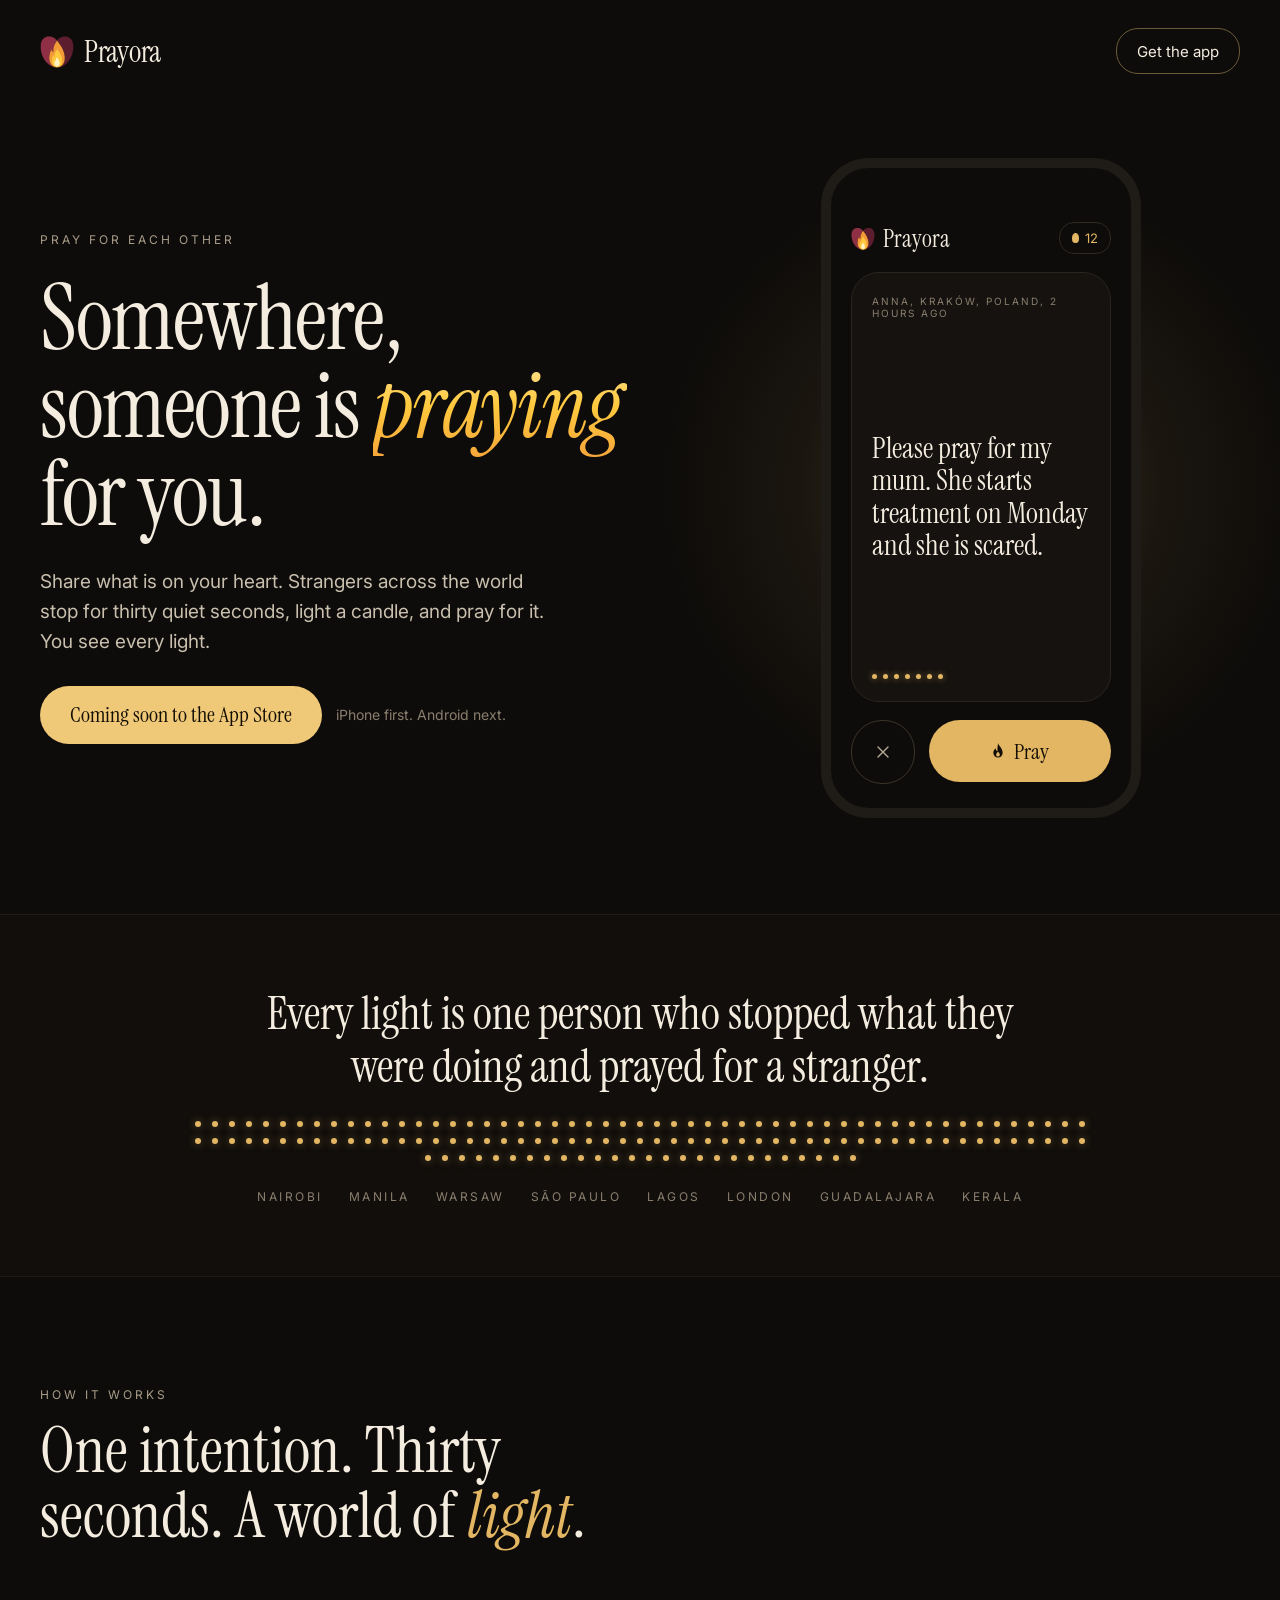
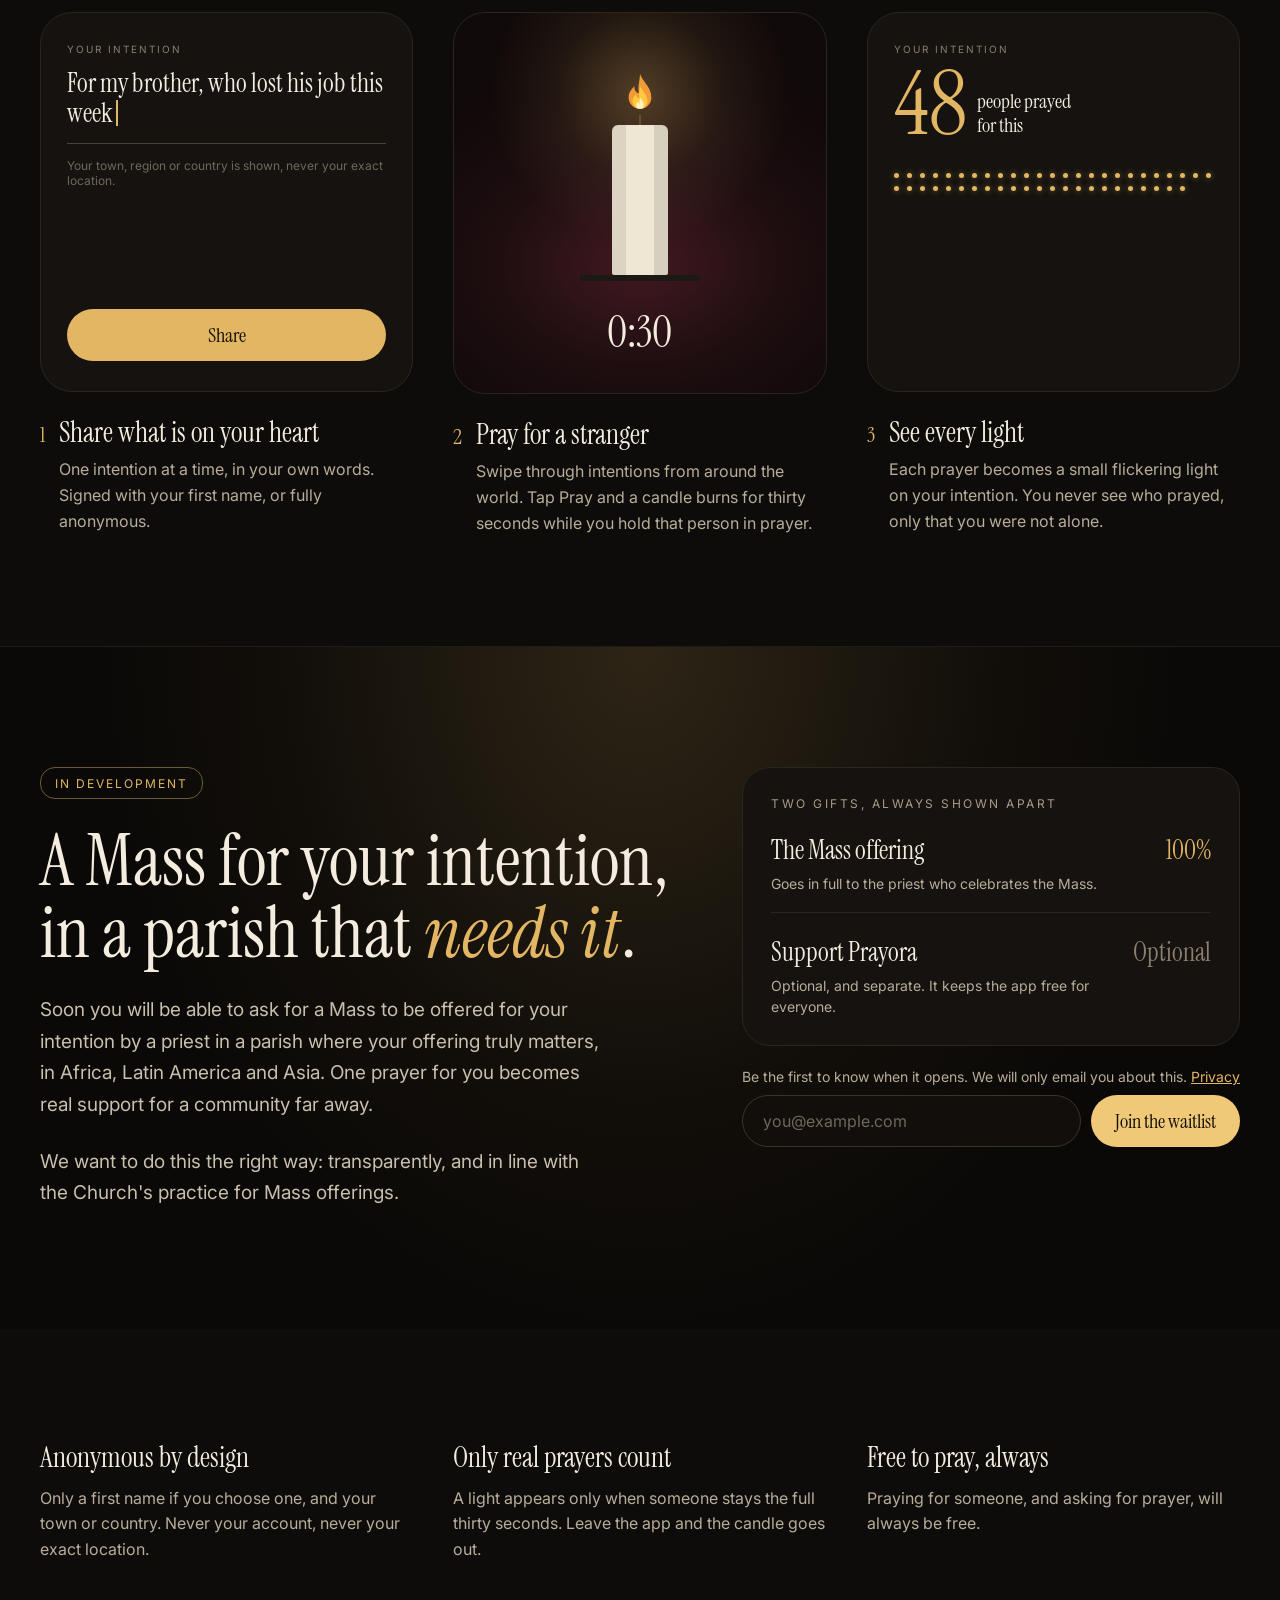
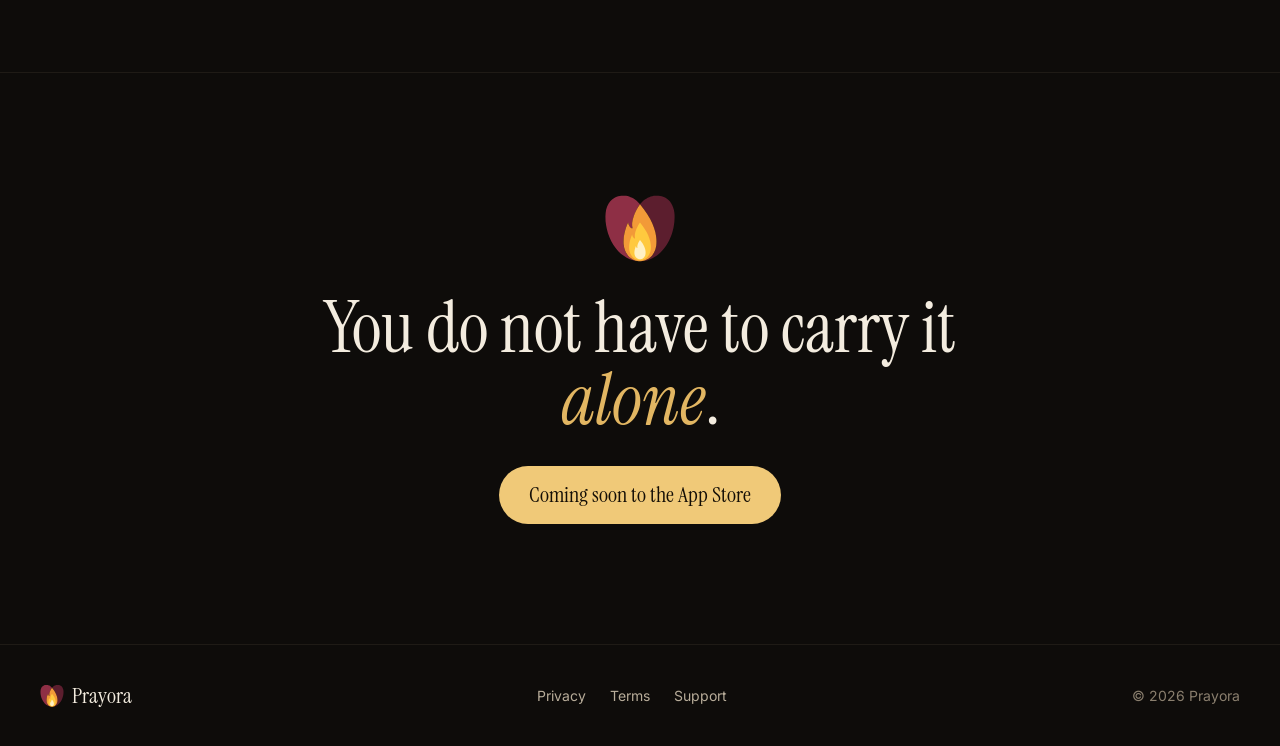
==== index.html @ ee8eda8e "Candle matches the app: wide wax candle, wick, plate, burgundy votive glow, three-layer flame Co-Aut" ====
<!doctype html>
<html lang="en">
<head>
<meta charset="utf-8">
<meta name="viewport" content="width=device-width, initial-scale=1">
<title>Prayora: pray for each other</title>
<meta name="description" content="Share what is on your heart. Strangers across the world stop for thirty quiet seconds, light a candle, and pray for it.">
<meta property="og:title" content="Prayora: pray for each other">
<meta property="og:description" content="Somewhere, someone is praying for you.">
<meta property="og:image" content="https://jakub-ucinski.github.io/prayora-site/og.png">
<meta name="theme-color" content="#0E0C0A">
<link rel="icon" href="favicon.png">
<link rel="apple-touch-icon" href="apple-touch-icon.png">

<link rel="preconnect" href="https://fonts.googleapis.com">
<link href="https://fonts.googleapis.com/css2?family=Instrument+Serif:ital@0;1&amp;family=Inter:wght@400;500;600&amp;display=swap" rel="stylesheet">
<style>
body{margin:0;background:#0E0C0A}
a{color:#E2B662}a:hover{color:#F0C978}
@keyframes flicker{0%{opacity:.55;transform:scale(.9)}18%{opacity:.95;transform:scale(1.04)}31%{opacity:.7;transform:scale(.95)}47%{opacity:1;transform:scale(1.06)}63%{opacity:.6;transform:scale(.92)}79%{opacity:.9;transform:scale(1)}100%{opacity:.55;transform:scale(.9)}}
.lt{animation:flicker 3.1s ease-in-out infinite}
@keyframes flame{0%,100%{transform:scaleY(1) translateY(0)}50%{transform:scaleY(1.06) translateY(-1px)}}
.fl{animation:flame 2.4s ease-in-out infinite;transform-origin:50% 100%}
input::placeholder{color:#6F675A}
@media (max-width:700px){.step .txt{order:-1}}
</style>

</head>
<body>
<div style="min-height: 100vh; background: #0E0C0A; color: #F3ECDF; font-family: Inter, system-ui, sans-serif; overflow: hidden">

<header style="max-width: 1200px; margin: 0 auto; padding: 28px 24px; display: flex; align-items: center; justify-content: space-between; gap: 16px; flex-wrap: nowrap">
<a href="#top" style="display: flex; align-items: center; gap: 10px; text-decoration: none; color: #F3ECDF">
<svg width="34" height="33" viewBox="-48 -51 96 92" aria-hidden="true"><path d="M-15.8,-11.8L-15.5,-10.1L-15.0,-8.6L-14.5,-7.3L-13.7,-6.2L-12.9,-5.3L-12.0,-4.5L-11.0,-4.1L-10.0,-4.0L-10.5,-7.2L-10.5,-10.9L-9.9,-14.8L-8.8,-18.8L-7.3,-23.1L-5.1,-27.7L-2.7,-32.0L0.0,-36.0L-5.2,-29.3L-9.4,-23.3L-12.9,-17.5L-15.8,-11.8ZM0.3,40.0L1.9,39.9L3.9,39.8L7.2,39.3L10.4,38.5L13.5,37.4L16.5,36.0L19.3,34.4L22.1,32.6L25.1,30.2L27.6,27.9L30.3,25.0L32.8,21.9L35.2,18.6L37.0,15.5L39.0,11.9L40.7,8.1L42.2,4.2L43.4,0.2L44.5,-3.9L45.2,-8.1L45.8,-12.3L46.1,-17.6L46.1,-21.2L45.8,-24.9L45.2,-28.4L44.3,-31.5L43.1,-34.5L41.7,-37.1L40.0,-39.6L38.0,-41.7L35.9,-43.4L33.4,-45.0L30.8,-46.1L28.9,-46.7L26.8,-47.1L24.7,-47.4L22.6,-47.5L20.5,-47.5L18.4,-47.2L16.3,-46.8L14.3,-46.2L12.3,-45.5L10.3,-44.6L8.4,-43.5L6.5,-42.2L4.7,-40.9L3.0,-39.3L0.0,-36.0L5.4,-29.0L9.8,-22.6L13.6,-16.3L16.5,-10.4L18.8,-4.4L20.6,1.6L21.6,7.5L21.9,10.7L22.0,13.6L21.9,16.4L21.7,18.9L21.2,21.4L20.6,23.9L19.8,26.1L18.7,28.3L17.5,30.3L16.2,32.2L14.6,33.9L13.0,35.4L11.2,36.7L9.1,37.9L7.1,38.7L5.1,39.4L2.7,39.8L0.3,40.0Z" fill="#5C1E2E"></path><path d="M0.0,-36.0L-3.2,-39.5L-4.9,-41.0L-6.7,-42.4L-8.6,-43.6L-10.5,-44.7L-12.5,-45.5L-14.5,-46.3L-16.5,-46.9L-18.6,-47.3L-20.7,-47.5L-22.8,-47.5L-24.9,-47.4L-27.0,-47.1L-29.1,-46.6L-31.0,-46.0L-32.6,-45.3L-34.3,-44.4L-37.2,-42.4L-38.6,-41.1L-39.9,-39.7L-42.0,-36.6L-43.8,-33.0L-45.1,-28.9L-45.8,-24.4L-46.1,-19.6L-45.9,-13.4L-45.2,-8.1L-44.2,-2.9L-42.7,2.7L-40.7,8.1L-38.3,13.3L-35.4,18.2L-32.5,22.3L-29.0,26.5L-25.5,29.9L-21.7,32.8L-17.7,35.4L-13.5,37.4L-9.0,38.8L-4.8,39.7L-2.4,39.9L-1.5,40.0L-1.0,40.0L-0.5,40.0L-0.3,40.0L-2.5,39.9L-4.6,39.5L-6.7,38.9L-8.9,38.0L-10.9,36.9L-12.7,35.7L-14.3,34.2L-15.9,32.6L-17.3,30.7L-18.5,28.7L-19.6,26.5L-20.4,24.4L-21.1,21.9L-21.6,19.5L-21.9,16.7L-22.0,14.0L-21.9,11.1L-21.6,7.9L-20.6,2.0L-19.0,-4.0L-16.7,-10.0L-15.8,-11.8L-15.5,-10.1L-15.0,-8.6L-14.5,-7.3L-13.7,-6.2L-12.9,-5.3L-12.0,-4.5L-11.0,-4.1L-10.0,-4.0L-10.5,-7.2L-10.5,-10.5L-10.0,-14.4L-9.0,-18.3L-7.4,-22.7L-5.5,-26.9L-3.0,-31.6L0.0,-36.0ZM-0.2,-35.8L-0.2,-35.8L0.0,-36.0L-0.2,-35.8ZM-0.2,-35.7L-0.3,-35.6L-0.3,-35.6L-0.2,-35.7ZM-0.4,-35.5L-0.5,-35.4L-0.5,-35.4L-0.4,-35.5ZM-0.6,-35.3L-0.7,-35.2L-0.6,-35.2L-0.6,-35.3ZM-0.7,-35.1L-0.8,-34.9L-0.8,-35.0L-0.7,-35.1ZM-0.9,-34.9L-1.0,-34.7L-0.9,-34.8L-0.9,-34.9ZM-1.1,-34.6L-1.3,-34.4L-1.1,-34.6L-1.1,-34.6ZM-1.3,-34.4L-1.4,-34.2L-1.4,-34.2L-1.3,-34.4ZM-1.5,-34.1L-1.6,-34.0L-1.6,-34.0L-1.5,-34.1ZM-1.7,-33.9L-1.8,-33.8L-1.7,-33.8L-1.7,-33.9ZM-1.9,-33.7L-2.0,-33.5L-1.9,-33.6L-1.9,-33.7ZM-2.0,-33.4L-2.2,-33.3L-2.1,-33.4L-2.0,-33.4ZM-2.2,-33.2L-2.4,-33.0L-2.2,-33.2L-2.2,-33.2ZM-2.4,-33.0L-2.6,-32.7L-2.4,-33.0L-2.4,-33.0ZM-2.6,-32.7L-2.8,-32.5L-2.7,-32.5L-2.6,-32.7ZM-2.8,-32.4L-3.0,-32.3L-2.9,-32.3L-2.8,-32.4ZM-3.0,-32.2L-3.1,-32.0L-3.1,-32.1L-3.0,-32.2ZM-3.2,-31.9L-3.3,-31.8L-3.3,-31.9L-3.2,-31.9ZM-3.4,-31.7L-3.5,-31.5L-3.4,-31.6L-3.4,-31.7ZM-3.6,-31.4L-3.7,-31.2L-3.6,-31.4L-3.6,-31.4ZM-3.8,-31.2L-4.0,-30.9L-4.0,-30.9L-3.8,-31.2ZM-4.0,-30.9L-4.2,-30.7L-4.1,-30.7L-4.0,-30.9ZM-4.2,-30.6L-4.4,-30.4L-4.3,-30.5L-4.2,-30.6ZM-4.4,-30.3L-4.6,-30.2L-4.5,-30.2L-4.4,-30.3ZM-4.6,-30.1L-4.7,-29.9L-4.7,-30.0L-4.6,-30.1ZM-4.8,-29.8L-5.0,-29.6L-4.9,-29.8L-4.8,-29.8ZM-5.0,-29.5L-5.2,-29.3L-5.0,-29.5L-5.0,-29.5ZM-5.2,-29.3L-5.4,-29.0L-5.4,-29.0L-5.2,-29.3ZM-5.5,-28.9L-5.6,-28.7L-5.6,-28.8L-5.5,-28.9ZM-5.7,-28.6L-5.8,-28.5L-5.8,-28.5L-5.7,-28.6ZM-5.9,-28.4L-6.0,-28.2L-5.9,-28.3L-5.9,-28.4ZM-6.1,-28.1L-6.2,-27.9L-6.1,-28.0L-6.1,-28.1ZM-6.3,-27.8L-6.4,-27.6L-6.3,-27.8L-6.3,-27.8ZM-6.5,-27.5L-6.7,-27.3L-6.5,-27.5L-6.5,-27.5ZM-6.7,-27.2L-6.9,-27.0L-6.9,-27.0L-6.7,-27.2ZM-6.9,-26.9L-7.1,-26.7L-7.0,-26.7L-6.9,-26.9ZM-7.1,-26.6L-7.3,-26.4L-7.2,-26.5L-7.1,-26.6ZM-7.4,-26.3L-7.5,-26.1L-7.4,-26.2L-7.4,-26.3ZM-7.6,-26.0L-7.7,-25.8L-7.6,-25.9L-7.6,-26.0ZM-7.8,-25.7L-7.9,-25.5L-7.8,-25.7L-7.8,-25.7ZM-8.0,-25.4L-8.2,-25.1L-8.0,-25.4L-8.0,-25.4ZM-8.2,-25.1L-8.4,-24.8L-8.3,-24.9L-8.2,-25.1ZM-8.4,-24.7L-8.6,-24.5L-8.5,-24.6L-8.4,-24.7ZM-8.6,-24.4L-8.8,-24.2L-8.7,-24.3L-8.6,-24.4ZM-8.8,-24.1L-9.0,-23.9L-8.9,-24.0L-8.8,-24.1ZM-9.0,-23.8L-9.2,-23.6L-9.1,-23.8L-9.0,-23.8ZM-9.2,-23.5L-9.4,-23.3L-9.3,-23.5L-9.2,-23.5ZM-9.4,-23.2L-9.6,-22.9L-9.4,-23.2L-9.4,-23.2ZM-9.7,-22.8L-9.8,-22.6L-9.8,-22.6L-9.7,-22.8ZM-9.9,-22.5L-10.0,-22.3L-10.0,-22.3L-9.9,-22.5ZM-10.1,-22.2L-10.2,-22.0L-10.2,-22.1L-10.1,-22.2ZM-10.3,-21.8L-10.4,-21.7L-10.4,-21.8L-10.3,-21.8ZM-10.5,-21.5L-10.6,-21.3L-10.5,-21.5L-10.5,-21.5ZM-10.7,-21.2L-10.9,-21.0L-10.7,-21.2L-10.7,-21.2ZM-10.9,-20.9L-11.1,-20.6L-11.1,-20.6L-10.9,-20.9ZM-11.2,-20.5L-11.3,-20.3L-11.3,-20.3L-11.2,-20.5ZM-11.4,-20.1L-11.5,-19.9L-11.5,-20.0L-11.4,-20.1ZM-11.6,-19.8L-11.7,-19.6L-11.6,-19.7L-11.6,-19.8ZM-11.8,-19.5L-11.9,-19.3L-11.8,-19.4L-11.8,-19.5ZM-12.0,-19.1L-12.1,-18.9L-12.0,-19.1L-12.0,-19.1ZM-12.2,-18.8L-12.3,-18.5L-12.2,-18.8L-12.2,-18.8ZM-12.3,-18.5L-12.5,-18.2L-12.5,-18.2L-12.3,-18.5ZM-12.6,-18.0L-12.7,-17.8L-12.7,-17.9L-12.6,-18.0ZM-12.8,-17.7L-12.9,-17.5L-12.9,-17.6L-12.8,-17.7ZM-13.0,-17.3L-13.1,-17.1L-13.1,-17.2L-13.0,-17.3ZM-13.2,-17.0L-13.3,-16.8L-13.2,-16.9L-13.2,-17.0ZM-13.4,-16.7L-13.5,-16.4L-13.4,-16.6L-13.4,-16.7ZM-13.6,-16.3L-13.7,-16.0L-13.6,-16.3L-13.6,-16.3ZM-13.8,-16.0L-13.9,-15.6L-13.9,-15.7L-13.8,-16.0ZM-14.0,-15.5L-14.1,-15.3L-14.1,-15.3L-14.0,-15.5ZM-14.2,-15.2L-14.3,-14.9L-14.3,-15.0L-14.2,-15.2ZM-14.4,-14.8L-14.5,-14.6L-14.4,-14.7L-14.4,-14.8ZM-14.6,-14.4L-14.7,-14.2L-14.6,-14.4L-14.6,-14.4ZM-14.7,-14.1L-14.9,-13.8L-14.8,-14.0L-14.7,-14.1ZM-14.9,-13.7L-15.1,-13.4L-14.9,-13.7L-14.9,-13.7ZM-15.1,-13.3L-15.3,-13.0L-15.2,-13.1L-15.1,-13.3ZM-15.3,-12.9L-15.4,-12.7L-15.4,-12.7L-15.3,-12.9ZM-15.5,-12.5L-15.6,-12.3L-15.6,-12.4L-15.5,-12.5ZM-15.7,-12.2L-15.8,-11.9L-15.7,-12.1L-15.7,-12.2Z" fill="#8E2F45"></path><path d="M0.7,40.0L2.9,39.8L5.1,39.4L7.1,38.7L9.3,37.8L11.2,36.7L13.0,35.4L14.6,33.9L16.2,32.2L17.5,30.3L18.7,28.3L19.8,26.1L20.6,23.9L21.2,21.4L21.7,18.9L21.9,16.4L22.0,13.6L21.9,10.7L21.6,7.5L20.6,1.6L18.8,-4.4L16.5,-10.4L13.6,-16.3L9.8,-22.6L5.4,-29.0L0.0,-36.0L-2.7,-32.0L-5.1,-27.7L-7.3,-23.1L-8.8,-18.8L-9.9,-14.8L-10.5,-10.9L-10.5,-7.2L-10.0,-4.0L-11.0,-4.1L-12.0,-4.5L-12.9,-5.3L-13.7,-6.2L-14.5,-7.3L-15.0,-8.6L-15.5,-10.1L-15.8,-11.8L-16.7,-10.0L-17.9,-6.9L-19.1,-3.6L-20.7,2.4L-21.7,8.3L-21.9,11.1L-22.0,14.3L-21.9,16.9L-21.5,19.7L-21.1,22.1L-20.3,24.6L-19.4,27.0L-18.3,29.1L-17.0,31.1L-15.6,32.9L-14.0,34.5L-12.1,36.1L-10.3,37.3L-8.2,38.3L-5.9,39.2L-3.8,39.7L-1.6,39.9L0.7,40.0Z" fill="#F29A38"/><path d="M0.7,40.0L2.9,39.8L5.1,39.4L7.1,38.7L9.3,37.8L11.2,36.7L13.0,35.4L14.6,33.9L16.2,32.2L17.5,30.3L18.7,28.3L19.8,26.1L20.6,23.9L21.2,21.4L21.7,18.9L21.9,16.4L22.0,13.6L21.9,10.7L21.6,7.5L20.6,1.6L18.8,-4.4L16.5,-10.4L13.6,-16.3L9.8,-22.6L5.4,-29.0L0.0,-36.0L-2.7,-32.0L-5.1,-27.7L-7.3,-23.1L-8.8,-18.8L-9.9,-14.8L-10.5,-10.9L-10.5,-7.2L-10.0,-4.0L-11.0,-4.1L-12.0,-4.5L-12.9,-5.3L-13.7,-6.2L-14.5,-7.3L-15.0,-8.6L-15.5,-10.1L-15.8,-11.8L-16.7,-10.0L-17.9,-6.9L-19.1,-3.6L-20.7,2.4L-21.7,8.3L-21.9,11.1L-22.0,14.3L-21.9,16.9L-21.5,19.7L-21.1,22.1L-20.3,24.6L-19.4,27.0L-18.3,29.1L-17.0,31.1L-15.6,32.9L-14.0,34.5L-12.1,36.1L-10.3,37.3L-8.2,38.3L-5.9,39.2L-3.8,39.7L-1.6,39.9L0.7,40.0Z" fill="#FFC93E" transform="translate(0 36) scale(0.66) translate(0 -36)"/><path d="M0.7,40.0L2.9,39.8L5.1,39.4L7.1,38.7L9.3,37.8L11.2,36.7L13.0,35.4L14.6,33.9L16.2,32.2L17.5,30.3L18.7,28.3L19.8,26.1L20.6,23.9L21.2,21.4L21.7,18.9L21.9,16.4L22.0,13.6L21.9,10.7L21.6,7.5L20.6,1.6L18.8,-4.4L16.5,-10.4L13.6,-16.3L9.8,-22.6L5.4,-29.0L0.0,-36.0L-2.7,-32.0L-5.1,-27.7L-7.3,-23.1L-8.8,-18.8L-9.9,-14.8L-10.5,-10.9L-10.5,-7.2L-10.0,-4.0L-11.0,-4.1L-12.0,-4.5L-12.9,-5.3L-13.7,-6.2L-14.5,-7.3L-15.0,-8.6L-15.5,-10.1L-15.8,-11.8L-16.7,-10.0L-17.9,-6.9L-19.1,-3.6L-20.7,2.4L-21.7,8.3L-21.9,11.1L-22.0,14.3L-21.9,16.9L-21.5,19.7L-21.1,22.1L-20.3,24.6L-19.4,27.0L-18.3,29.1L-17.0,31.1L-15.6,32.9L-14.0,34.5L-12.1,36.1L-10.3,37.3L-8.2,38.3L-5.9,39.2L-3.8,39.7L-1.6,39.9L0.7,40.0Z" fill="#FFF1C4" transform="translate(0 36) scale(0.34) translate(0 -36)"/></svg>
<span style="font-family: 'Instrument Serif', Georgia, serif; font-size: 30px; letter-spacing: -0.3px">Prayora</span>
</a>
<nav aria-label="Main" style="display: flex; align-items: center; gap: 28px; flex-wrap: wrap">
<a href="#get" style="display: inline-flex; align-items: center; height: 44px; padding: 0 20px; border-radius: 22px; border: 1px solid #6B5A3A; color: #F3ECDF; text-decoration: none; font-size: 15px">Get the app</a>
</nav>
</header>

<section id="top" style="max-width: 1200px; margin: 0 auto; padding: 56px 24px 96px; display: flex; flex-wrap: wrap; align-items: center; gap: 64px">
<div style="flex: 1 1 480px; min-width: 0; display: flex; flex-direction: column; gap: 28px">
<div style="font-size: 12px; letter-spacing: 3px; text-transform: uppercase; color: #A89C88">Pray for each other</div>
<h1 style="margin: 0; font-family: 'Instrument Serif', Georgia, serif; font-weight: 400; font-size: clamp(52px, 7vw, 92px); line-height: 0.98; letter-spacing: -1.5px">Somewhere, someone is <span style="font-style: italic; color: #FFC93E; background: linear-gradient(180deg, #FFE7A8 0%, #FFC93E 45%, #F29A38 100%); -webkit-background-clip: text; background-clip: text; -webkit-text-fill-color: transparent; padding: 0 0.08em 0.12em 0; margin-right: -0.08em">praying</span> for you.</h1>
<p style="margin: 0; max-width: 520px; font-size: 19px; line-height: 1.6; color: #C9BFAE">Share what is on your heart. Strangers across the world stop for thirty quiet seconds, light a candle, and pray for it. You see every light.</p>
<div id="get" style="display: flex; flex-wrap: wrap; gap: 14px; align-items: center">
<a href="#get" style="display: inline-flex; align-items: center; justify-content: center; height: 58px; padding: 0 30px; border-radius: 29px; background: #F0C978; color: #140E06; text-decoration: none; font-family: 'Instrument Serif', Georgia, serif; font-size: 22px">Coming soon to the App Store</a>
<span style="font-size: 14px; color: #8A7F6E">iPhone first. Android next.</span>
</div>
</div>

<div style="flex: 1 1 380px; min-width: 0; display: flex; justify-content: center; position: relative">
<div aria-hidden="true" style="position: absolute; top: 50%; left: 50%; width: 640px; height: 640px; transform: translate(-50%, -50%); background: radial-gradient(circle, rgba(226,182,98,0.22) 0%, rgba(226,182,98,0.06) 40%, rgba(226,182,98,0) 70%)"></div>
<div role="img" aria-label="The Prayora app showing an intention card from Anna in Kraków" style="position: relative; width: 320px; height: 660px; border-radius: 48px; background: #0E0C0A; border: 10px solid #1F1B16; box-sizing: border-box; padding: 54px 20px 24px; display: flex; flex-direction: column; gap: 18px">
<div style="display: flex; justify-content: space-between; align-items: center">
<span style="display: flex; align-items: center; gap: 8px"><svg width="24" height="23" viewBox="-48 -51 96 92" aria-hidden="true"><path d="M-15.8,-11.8L-15.5,-10.1L-15.0,-8.6L-14.5,-7.3L-13.7,-6.2L-12.9,-5.3L-12.0,-4.5L-11.0,-4.1L-10.0,-4.0L-10.5,-7.2L-10.5,-10.9L-9.9,-14.8L-8.8,-18.8L-7.3,-23.1L-5.1,-27.7L-2.7,-32.0L0.0,-36.0L-5.2,-29.3L-9.4,-23.3L-12.9,-17.5L-15.8,-11.8ZM0.3,40.0L1.9,39.9L3.9,39.8L7.2,39.3L10.4,38.5L13.5,37.4L16.5,36.0L19.3,34.4L22.1,32.6L25.1,30.2L27.6,27.9L30.3,25.0L32.8,21.9L35.2,18.6L37.0,15.5L39.0,11.9L40.7,8.1L42.2,4.2L43.4,0.2L44.5,-3.9L45.2,-8.1L45.8,-12.3L46.1,-17.6L46.1,-21.2L45.8,-24.9L45.2,-28.4L44.3,-31.5L43.1,-34.5L41.7,-37.1L40.0,-39.6L38.0,-41.7L35.9,-43.4L33.4,-45.0L30.8,-46.1L28.9,-46.7L26.8,-47.1L24.7,-47.4L22.6,-47.5L20.5,-47.5L18.4,-47.2L16.3,-46.8L14.3,-46.2L12.3,-45.5L10.3,-44.6L8.4,-43.5L6.5,-42.2L4.7,-40.9L3.0,-39.3L0.0,-36.0L5.4,-29.0L9.8,-22.6L13.6,-16.3L16.5,-10.4L18.8,-4.4L20.6,1.6L21.6,7.5L21.9,10.7L22.0,13.6L21.9,16.4L21.7,18.9L21.2,21.4L20.6,23.9L19.8,26.1L18.7,28.3L17.5,30.3L16.2,32.2L14.6,33.9L13.0,35.4L11.2,36.7L9.1,37.9L7.1,38.7L5.1,39.4L2.7,39.8L0.3,40.0Z" fill="#5C1E2E"></path><path d="M0.0,-36.0L-3.2,-39.5L-4.9,-41.0L-6.7,-42.4L-8.6,-43.6L-10.5,-44.7L-12.5,-45.5L-14.5,-46.3L-16.5,-46.9L-18.6,-47.3L-20.7,-47.5L-22.8,-47.5L-24.9,-47.4L-27.0,-47.1L-29.1,-46.6L-31.0,-46.0L-32.6,-45.3L-34.3,-44.4L-37.2,-42.4L-38.6,-41.1L-39.9,-39.7L-42.0,-36.6L-43.8,-33.0L-45.1,-28.9L-45.8,-24.4L-46.1,-19.6L-45.9,-13.4L-45.2,-8.1L-44.2,-2.9L-42.7,2.7L-40.7,8.1L-38.3,13.3L-35.4,18.2L-32.5,22.3L-29.0,26.5L-25.5,29.9L-21.7,32.8L-17.7,35.4L-13.5,37.4L-9.0,38.8L-4.8,39.7L-2.4,39.9L-1.5,40.0L-1.0,40.0L-0.5,40.0L-0.3,40.0L-2.5,39.9L-4.6,39.5L-6.7,38.9L-8.9,38.0L-10.9,36.9L-12.7,35.7L-14.3,34.2L-15.9,32.6L-17.3,30.7L-18.5,28.7L-19.6,26.5L-20.4,24.4L-21.1,21.9L-21.6,19.5L-21.9,16.7L-22.0,14.0L-21.9,11.1L-21.6,7.9L-20.6,2.0L-19.0,-4.0L-16.7,-10.0L-15.8,-11.8L-15.5,-10.1L-15.0,-8.6L-14.5,-7.3L-13.7,-6.2L-12.9,-5.3L-12.0,-4.5L-11.0,-4.1L-10.0,-4.0L-10.5,-7.2L-10.5,-10.5L-10.0,-14.4L-9.0,-18.3L-7.4,-22.7L-5.5,-26.9L-3.0,-31.6L0.0,-36.0ZM-0.2,-35.8L-0.2,-35.8L0.0,-36.0L-0.2,-35.8ZM-0.2,-35.7L-0.3,-35.6L-0.3,-35.6L-0.2,-35.7ZM-0.4,-35.5L-0.5,-35.4L-0.5,-35.4L-0.4,-35.5ZM-0.6,-35.3L-0.7,-35.2L-0.6,-35.2L-0.6,-35.3ZM-0.7,-35.1L-0.8,-34.9L-0.8,-35.0L-0.7,-35.1ZM-0.9,-34.9L-1.0,-34.7L-0.9,-34.8L-0.9,-34.9ZM-1.1,-34.6L-1.3,-34.4L-1.1,-34.6L-1.1,-34.6ZM-1.3,-34.4L-1.4,-34.2L-1.4,-34.2L-1.3,-34.4ZM-1.5,-34.1L-1.6,-34.0L-1.6,-34.0L-1.5,-34.1ZM-1.7,-33.9L-1.8,-33.8L-1.7,-33.8L-1.7,-33.9ZM-1.9,-33.7L-2.0,-33.5L-1.9,-33.6L-1.9,-33.7ZM-2.0,-33.4L-2.2,-33.3L-2.1,-33.4L-2.0,-33.4ZM-2.2,-33.2L-2.4,-33.0L-2.2,-33.2L-2.2,-33.2ZM-2.4,-33.0L-2.6,-32.7L-2.4,-33.0L-2.4,-33.0ZM-2.6,-32.7L-2.8,-32.5L-2.7,-32.5L-2.6,-32.7ZM-2.8,-32.4L-3.0,-32.3L-2.9,-32.3L-2.8,-32.4ZM-3.0,-32.2L-3.1,-32.0L-3.1,-32.1L-3.0,-32.2ZM-3.2,-31.9L-3.3,-31.8L-3.3,-31.9L-3.2,-31.9ZM-3.4,-31.7L-3.5,-31.5L-3.4,-31.6L-3.4,-31.7ZM-3.6,-31.4L-3.7,-31.2L-3.6,-31.4L-3.6,-31.4ZM-3.8,-31.2L-4.0,-30.9L-4.0,-30.9L-3.8,-31.2ZM-4.0,-30.9L-4.2,-30.7L-4.1,-30.7L-4.0,-30.9ZM-4.2,-30.6L-4.4,-30.4L-4.3,-30.5L-4.2,-30.6ZM-4.4,-30.3L-4.6,-30.2L-4.5,-30.2L-4.4,-30.3ZM-4.6,-30.1L-4.7,-29.9L-4.7,-30.0L-4.6,-30.1ZM-4.8,-29.8L-5.0,-29.6L-4.9,-29.8L-4.8,-29.8ZM-5.0,-29.5L-5.2,-29.3L-5.0,-29.5L-5.0,-29.5ZM-5.2,-29.3L-5.4,-29.0L-5.4,-29.0L-5.2,-29.3ZM-5.5,-28.9L-5.6,-28.7L-5.6,-28.8L-5.5,-28.9ZM-5.7,-28.6L-5.8,-28.5L-5.8,-28.5L-5.7,-28.6ZM-5.9,-28.4L-6.0,-28.2L-5.9,-28.3L-5.9,-28.4ZM-6.1,-28.1L-6.2,-27.9L-6.1,-28.0L-6.1,-28.1ZM-6.3,-27.8L-6.4,-27.6L-6.3,-27.8L-6.3,-27.8ZM-6.5,-27.5L-6.7,-27.3L-6.5,-27.5L-6.5,-27.5ZM-6.7,-27.2L-6.9,-27.0L-6.9,-27.0L-6.7,-27.2ZM-6.9,-26.9L-7.1,-26.7L-7.0,-26.7L-6.9,-26.9ZM-7.1,-26.6L-7.3,-26.4L-7.2,-26.5L-7.1,-26.6ZM-7.4,-26.3L-7.5,-26.1L-7.4,-26.2L-7.4,-26.3ZM-7.6,-26.0L-7.7,-25.8L-7.6,-25.9L-7.6,-26.0ZM-7.8,-25.7L-7.9,-25.5L-7.8,-25.7L-7.8,-25.7ZM-8.0,-25.4L-8.2,-25.1L-8.0,-25.4L-8.0,-25.4ZM-8.2,-25.1L-8.4,-24.8L-8.3,-24.9L-8.2,-25.1ZM-8.4,-24.7L-8.6,-24.5L-8.5,-24.6L-8.4,-24.7ZM-8.6,-24.4L-8.8,-24.2L-8.7,-24.3L-8.6,-24.4ZM-8.8,-24.1L-9.0,-23.9L-8.9,-24.0L-8.8,-24.1ZM-9.0,-23.8L-9.2,-23.6L-9.1,-23.8L-9.0,-23.8ZM-9.2,-23.5L-9.4,-23.3L-9.3,-23.5L-9.2,-23.5ZM-9.4,-23.2L-9.6,-22.9L-9.4,-23.2L-9.4,-23.2ZM-9.7,-22.8L-9.8,-22.6L-9.8,-22.6L-9.7,-22.8ZM-9.9,-22.5L-10.0,-22.3L-10.0,-22.3L-9.9,-22.5ZM-10.1,-22.2L-10.2,-22.0L-10.2,-22.1L-10.1,-22.2ZM-10.3,-21.8L-10.4,-21.7L-10.4,-21.8L-10.3,-21.8ZM-10.5,-21.5L-10.6,-21.3L-10.5,-21.5L-10.5,-21.5ZM-10.7,-21.2L-10.9,-21.0L-10.7,-21.2L-10.7,-21.2ZM-10.9,-20.9L-11.1,-20.6L-11.1,-20.6L-10.9,-20.9ZM-11.2,-20.5L-11.3,-20.3L-11.3,-20.3L-11.2,-20.5ZM-11.4,-20.1L-11.5,-19.9L-11.5,-20.0L-11.4,-20.1ZM-11.6,-19.8L-11.7,-19.6L-11.6,-19.7L-11.6,-19.8ZM-11.8,-19.5L-11.9,-19.3L-11.8,-19.4L-11.8,-19.5ZM-12.0,-19.1L-12.1,-18.9L-12.0,-19.1L-12.0,-19.1ZM-12.2,-18.8L-12.3,-18.5L-12.2,-18.8L-12.2,-18.8ZM-12.3,-18.5L-12.5,-18.2L-12.5,-18.2L-12.3,-18.5ZM-12.6,-18.0L-12.7,-17.8L-12.7,-17.9L-12.6,-18.0ZM-12.8,-17.7L-12.9,-17.5L-12.9,-17.6L-12.8,-17.7ZM-13.0,-17.3L-13.1,-17.1L-13.1,-17.2L-13.0,-17.3ZM-13.2,-17.0L-13.3,-16.8L-13.2,-16.9L-13.2,-17.0ZM-13.4,-16.7L-13.5,-16.4L-13.4,-16.6L-13.4,-16.7ZM-13.6,-16.3L-13.7,-16.0L-13.6,-16.3L-13.6,-16.3ZM-13.8,-16.0L-13.9,-15.6L-13.9,-15.7L-13.8,-16.0ZM-14.0,-15.5L-14.1,-15.3L-14.1,-15.3L-14.0,-15.5ZM-14.2,-15.2L-14.3,-14.9L-14.3,-15.0L-14.2,-15.2ZM-14.4,-14.8L-14.5,-14.6L-14.4,-14.7L-14.4,-14.8ZM-14.6,-14.4L-14.7,-14.2L-14.6,-14.4L-14.6,-14.4ZM-14.7,-14.1L-14.9,-13.8L-14.8,-14.0L-14.7,-14.1ZM-14.9,-13.7L-15.1,-13.4L-14.9,-13.7L-14.9,-13.7ZM-15.1,-13.3L-15.3,-13.0L-15.2,-13.1L-15.1,-13.3ZM-15.3,-12.9L-15.4,-12.7L-15.4,-12.7L-15.3,-12.9ZM-15.5,-12.5L-15.6,-12.3L-15.6,-12.4L-15.5,-12.5ZM-15.7,-12.2L-15.8,-11.9L-15.7,-12.1L-15.7,-12.2Z" fill="#8E2F45"></path><path d="M0.7,40.0L2.9,39.8L5.1,39.4L7.1,38.7L9.3,37.8L11.2,36.7L13.0,35.4L14.6,33.9L16.2,32.2L17.5,30.3L18.7,28.3L19.8,26.1L20.6,23.9L21.2,21.4L21.7,18.9L21.9,16.4L22.0,13.6L21.9,10.7L21.6,7.5L20.6,1.6L18.8,-4.4L16.5,-10.4L13.6,-16.3L9.8,-22.6L5.4,-29.0L0.0,-36.0L-2.7,-32.0L-5.1,-27.7L-7.3,-23.1L-8.8,-18.8L-9.9,-14.8L-10.5,-10.9L-10.5,-7.2L-10.0,-4.0L-11.0,-4.1L-12.0,-4.5L-12.9,-5.3L-13.7,-6.2L-14.5,-7.3L-15.0,-8.6L-15.5,-10.1L-15.8,-11.8L-16.7,-10.0L-17.9,-6.9L-19.1,-3.6L-20.7,2.4L-21.7,8.3L-21.9,11.1L-22.0,14.3L-21.9,16.9L-21.5,19.7L-21.1,22.1L-20.3,24.6L-19.4,27.0L-18.3,29.1L-17.0,31.1L-15.6,32.9L-14.0,34.5L-12.1,36.1L-10.3,37.3L-8.2,38.3L-5.9,39.2L-3.8,39.7L-1.6,39.9L0.7,40.0Z" fill="#F29A38"/><path d="M0.7,40.0L2.9,39.8L5.1,39.4L7.1,38.7L9.3,37.8L11.2,36.7L13.0,35.4L14.6,33.9L16.2,32.2L17.5,30.3L18.7,28.3L19.8,26.1L20.6,23.9L21.2,21.4L21.7,18.9L21.9,16.4L22.0,13.6L21.9,10.7L21.6,7.5L20.6,1.6L18.8,-4.4L16.5,-10.4L13.6,-16.3L9.8,-22.6L5.4,-29.0L0.0,-36.0L-2.7,-32.0L-5.1,-27.7L-7.3,-23.1L-8.8,-18.8L-9.9,-14.8L-10.5,-10.9L-10.5,-7.2L-10.0,-4.0L-11.0,-4.1L-12.0,-4.5L-12.9,-5.3L-13.7,-6.2L-14.5,-7.3L-15.0,-8.6L-15.5,-10.1L-15.8,-11.8L-16.7,-10.0L-17.9,-6.9L-19.1,-3.6L-20.7,2.4L-21.7,8.3L-21.9,11.1L-22.0,14.3L-21.9,16.9L-21.5,19.7L-21.1,22.1L-20.3,24.6L-19.4,27.0L-18.3,29.1L-17.0,31.1L-15.6,32.9L-14.0,34.5L-12.1,36.1L-10.3,37.3L-8.2,38.3L-5.9,39.2L-3.8,39.7L-1.6,39.9L0.7,40.0Z" fill="#FFC93E" transform="translate(0 36) scale(0.66) translate(0 -36)"/><path d="M0.7,40.0L2.9,39.8L5.1,39.4L7.1,38.7L9.3,37.8L11.2,36.7L13.0,35.4L14.6,33.9L16.2,32.2L17.5,30.3L18.7,28.3L19.8,26.1L20.6,23.9L21.2,21.4L21.7,18.9L21.9,16.4L22.0,13.6L21.9,10.7L21.6,7.5L20.6,1.6L18.8,-4.4L16.5,-10.4L13.6,-16.3L9.8,-22.6L5.4,-29.0L0.0,-36.0L-2.7,-32.0L-5.1,-27.7L-7.3,-23.1L-8.8,-18.8L-9.9,-14.8L-10.5,-10.9L-10.5,-7.2L-10.0,-4.0L-11.0,-4.1L-12.0,-4.5L-12.9,-5.3L-13.7,-6.2L-14.5,-7.3L-15.0,-8.6L-15.5,-10.1L-15.8,-11.8L-16.7,-10.0L-17.9,-6.9L-19.1,-3.6L-20.7,2.4L-21.7,8.3L-21.9,11.1L-22.0,14.3L-21.9,16.9L-21.5,19.7L-21.1,22.1L-20.3,24.6L-19.4,27.0L-18.3,29.1L-17.0,31.1L-15.6,32.9L-14.0,34.5L-12.1,36.1L-10.3,37.3L-8.2,38.3L-5.9,39.2L-3.8,39.7L-1.6,39.9L0.7,40.0Z" fill="#FFF1C4" transform="translate(0 36) scale(0.34) translate(0 -36)"/></svg><span style="font-family: 'Instrument Serif', Georgia, serif; font-size: 24px">Prayora</span></span>
<span style="display: inline-flex; align-items: center; gap: 6px; height: 30px; padding: 0 12px; border-radius: 15px; border: 1px solid #2E2820; font-size: 13px; color: #E2B662"><span class="fl" style="display: inline-block; width: 7px; height: 10px; border-radius: 50% 50% 45% 45%; background: #E2B662"></span>12</span>
</div>
<div style="flex: 1; border-radius: 28px; background: #15120F; border: 1px solid #2A251E; padding: 22px 20px; display: flex; flex-direction: column; gap: 14px">
<div style="font-size: 10px; letter-spacing: 2px; text-transform: uppercase; color: #8A7F6E">Anna, Kraków, Poland, 2 hours ago</div>
<div style="flex: 1; display: flex; align-items: center; font-family: 'Instrument Serif', Georgia, serif; font-size: 29px; line-height: 1.12">Please pray for my mum. She starts treatment on Monday and she is scared.</div>
<div style="display: flex; flex-wrap: wrap; gap: 6px; max-width: 200px">
<template data-lights="fewLights"><span class="lt" style="width: 5px; height: 5px; border-radius: 50%; background: #E2B662; box-shadow: 0 0 6px rgba(226,182,98,0.6); animation-delay: ${d.delay}; animation-duration: ${d.dur}"></span></template>
</div>
</div>
<div style="display: flex; gap: 14px; justify-content: center">
<span style="width: 62px; height: 62px; border-radius: 31px; border: 1px solid #3A332A; display: flex; align-items: center; justify-content: center"><svg width="20" height="20" viewBox="0 0 24 24" fill="none" stroke="#B8AD9A" stroke-width="1.6" stroke-linecap="round" aria-hidden="true"><path d="M6 6l12 12M18 6L6 18"></path></svg></span>
<span style="flex: 1; height: 62px; border-radius: 31px; background: #E2B662; display: flex; align-items: center; justify-content: center; gap: 9px; font-family: 'Instrument Serif', Georgia, serif; font-size: 22px; color: #140E06"><svg width="14" height="18" viewBox="0 0 30 38" aria-hidden="true"><path d="M15 2C17 9 25 13 25 23a10 10 0 0 1-20 0c0-5 3-8 5-10 0 4 2 6 4 6-1-6 1-12 1-17z" fill="#140E06"></path><path d="M15 20c1.5 2.5 4 4 4 7a4 4 0 0 1-8 0c0-2 1.5-3.5 4-7z" fill="#E2B662"></path></svg>Pray</span>
</div>
</div>
</div>
</section>

<section aria-label="Prayers around the world" style="border-top: 1px solid #1F1B16; border-bottom: 1px solid #1F1B16; background: #110E0B">
<div style="max-width: 1200px; margin: 0 auto; padding: 72px 24px; display: flex; flex-direction: column; align-items: center; gap: 28px; text-align: center">
<p style="margin: 0; max-width: 760px; font-family: 'Instrument Serif', Georgia, serif; font-size: clamp(30px, 3.6vw, 46px); line-height: 1.15">Every light is one person who stopped what they were doing and prayed for a stranger.</p>
<div aria-hidden="true" style="display: flex; flex-wrap: wrap; gap: 11px; justify-content: center; max-width: 900px">
<template data-lights="manyLights"><span class="lt" style="width: 6px; height: 6px; border-radius: 50%; background: #E2B662; box-shadow: 0 0 8px rgba(226,182,98,0.5); animation-delay: ${d.delay}; animation-duration: ${d.dur}"></span></template>
</div>
<div style="display: flex; flex-wrap: wrap; gap: 10px 26px; justify-content: center; font-size: 12px; letter-spacing: 2.5px; text-transform: uppercase; color: #8A7F6E">
<span>Nairobi</span><span>Manila</span><span>Warsaw</span><span>São Paulo</span><span>Lagos</span><span>London</span><span>Guadalajara</span><span>Kerala</span>
</div>
</div>
</section>

<section id="how" style="max-width: 1200px; margin: 0 auto; padding: 110px 24px; display: flex; flex-direction: column; gap: 64px">
<div style="display: flex; flex-direction: column; gap: 16px; max-width: 640px">
<div style="font-size: 12px; letter-spacing: 3px; text-transform: uppercase; color: #A89C88">How it works</div>
<h2 style="margin: 0; font-family: 'Instrument Serif', Georgia, serif; font-weight: 400; font-size: clamp(40px, 5vw, 64px); line-height: 1.02">One intention. Thirty seconds. A world of <span style="font-style: italic; color: #E2B662">light</span>.</h2>
</div>
<div style="display: grid; grid-template-columns: repeat(auto-fit, minmax(280px, 1fr)); gap: 40px">

<div class="step" style="display: flex; flex-direction: column; gap: 22px">
<div role="img" aria-label="Writing an intention" style="height: 380px; border-radius: 32px; background: #15120F; border: 1px solid #2A251E; padding: 30px 26px; display: flex; flex-direction: column; gap: 14px; box-sizing: border-box">
<div style="font-size: 10px; letter-spacing: 2px; text-transform: uppercase; color: #8A7F6E">Your intention</div>
<div style="font-family: 'Instrument Serif', Georgia, serif; font-size: 26px; line-height: 1.15; color: #F3ECDF; border-bottom: 1px solid #4A4236; padding-bottom: 14px; min-height: 60px"><span id="typed">For my brother, who lost his job this week</span><span class="fl" style="display: inline-block; width: 2px; height: 26px; background: #E2B662; margin-left: 3px; vertical-align: -4px"></span></div>
<div style="font-size: 12px; color: #6F675A">Your town, region or country is shown, never your exact location.</div>
<div style="flex: 1"></div>
<span style="height: 52px; border-radius: 26px; background: #E2B662; display: flex; align-items: center; justify-content: center; font-family: 'Instrument Serif', Georgia, serif; font-size: 20px; color: #140E06">Share</span>
</div>
<div class="txt" style="display: flex; gap: 14px; align-items: baseline"><span style="font-family: 'Instrument Serif', Georgia, serif; font-size: 22px; color: #E2B662">1</span><div style="display: flex; flex-direction: column; gap: 6px"><h3 style="margin: 0; font-family: 'Instrument Serif', Georgia, serif; font-weight: 400; font-size: 28px">Share what is on your heart</h3><p style="margin: 0; font-size: 16px; line-height: 1.6; color: #B8AD9A">One intention at a time, in your own words. Signed with your first name, or fully anonymous.</p></div></div>
</div>

<div class="step" style="display: flex; flex-direction: column; gap: 22px">
<div role="img" aria-label="The thirty second candle" style="height: 380px; border-radius: 32px; background: #0B0907; border: 1px solid #2A251E; display: flex; flex-direction: column; align-items: center; justify-content: center; gap: 22px; position: relative; overflow: hidden">
<div aria-hidden="true" style="position: absolute; inset: 0; background: radial-gradient(ellipse 85% 60% at 50% 66%, rgba(142,47,69,0.42) 0%, rgba(92,30,46,0.24) 45%, rgba(40,12,20,0.25) 80%, rgba(40,12,20,0.2) 100%)"></div>
<div style="position: relative; height: 236px; display: flex; flex-direction: column; align-items: center; justify-content: flex-end">
<div style="position: relative; width: 34px; height: 44px">
<div aria-hidden="true" style="position: absolute; left: 50%; top: 50%; width: 300px; height: 300px; transform: translate(-50%, -50%); background: radial-gradient(circle closest-side, rgba(226,182,98,0.3) 0%, rgba(226,182,98,0.08) 55%, rgba(226,182,98,0) 100%)"></div>
<svg class="fl" width="34" height="44" viewBox="0 0 30 38" aria-hidden="true" style="position: relative"><path d="M15 2C17 9 25 13 25 23a10 10 0 0 1-20 0c0-5 3-8 5-10 0 4 2 6 4 6-1-6 1-12 1-17z" fill="#F29A38"></path><path d="M15 2C17 9 25 13 25 23a10 10 0 0 1-20 0c0-5 3-8 5-10 0 4 2 6 4 6-1-6 1-12 1-17z" fill="#FFC93E" transform="translate(15 33) scale(0.66) translate(-15 -33)"></path><path d="M15 2C17 9 25 13 25 23a10 10 0 0 1-20 0c0-5 3-8 5-10 0 4 2 6 4 6-1-6 1-12 1-17z" fill="#FFF1C4" transform="translate(15 33) scale(0.34) translate(-15 -33)"></path></svg>
</div>
<div style="width: 2px; height: 10px; background: #3B3329"></div>
<div id="candle-body" style="position: relative; width: 56px; height: 150px; border-radius: 6px 6px 2px 2px; background: linear-gradient(90deg, rgba(0,0,0,0.08) 0 14px, transparent 14px 42px, rgba(0,0,0,0.1) 42px 56px), #EFE6D3"></div>
<div style="width: 120px; height: 6px; border-radius: 3px; background: #1C1814"></div>
</div>
<div id="countdown" style="position: relative; font-family: 'Instrument Serif', Georgia, serif; font-size: 44px; color: #F3ECDF; font-variant-numeric: tabular-nums">0:30</div>
</div>
<div class="txt" style="display: flex; gap: 14px; align-items: baseline"><span style="font-family: 'Instrument Serif', Georgia, serif; font-size: 22px; color: #E2B662">2</span><div style="display: flex; flex-direction: column; gap: 6px"><h3 style="margin: 0; font-family: 'Instrument Serif', Georgia, serif; font-weight: 400; font-size: 28px">Pray for a stranger</h3><p style="margin: 0; font-size: 16px; line-height: 1.6; color: #B8AD9A">Swipe through intentions from around the world. Tap Pray and a candle burns for thirty seconds while you hold that person in prayer.</p></div></div>
</div>

<div class="step" style="display: flex; flex-direction: column; gap: 22px">
<div role="img" aria-label="The lights of everyone who prayed" style="height: 380px; border-radius: 32px; background: #15120F; border: 1px solid #2A251E; padding: 30px 26px; display: flex; flex-direction: column; gap: 10px; box-sizing: border-box">
<div style="font-size: 10px; letter-spacing: 2px; text-transform: uppercase; color: #8A7F6E">Your intention</div>
<div style="display: flex; align-items: flex-end; gap: 10px"><span style="font-family: 'Instrument Serif', Georgia, serif; font-size: 88px; line-height: 0.9; color: #E2B662">48</span><span style="font-family: 'Instrument Serif', Georgia, serif; font-size: 20px; line-height: 1.2; padding-bottom: 8px">people prayed<br>for this</span></div>
<div style="display: flex; flex-wrap: wrap; gap: 8px; margin-top: 18px">
<template data-lights="someLights"><span class="lt" style="width: 5px; height: 5px; border-radius: 50%; background: #E2B662; box-shadow: 0 0 6px rgba(226,182,98,0.55); animation-delay: ${d.delay}; animation-duration: ${d.dur}"></span></template>
</div>
</div>
<div class="txt" style="display: flex; gap: 14px; align-items: baseline"><span style="font-family: 'Instrument Serif', Georgia, serif; font-size: 22px; color: #E2B662">3</span><div style="display: flex; flex-direction: column; gap: 6px"><h3 style="margin: 0; font-family: 'Instrument Serif', Georgia, serif; font-weight: 400; font-size: 28px">See every light</h3><p style="margin: 0; font-size: 16px; line-height: 1.6; color: #B8AD9A">Each prayer becomes a small flickering light on your intention. You never see who prayed, only that you were not alone.</p></div></div>
</div>

</div>
</section>

<section id="masses" style="position: relative; border-top: 1px solid #1F1B16; background: #0B0907">
<div aria-hidden="true" style="position: absolute; top: 0; left: 50%; width: 1100px; height: 700px; transform: translateX(-50%); background: radial-gradient(ellipse at top, rgba(226,182,98,0.16) 0%, rgba(226,182,98,0.03) 45%, rgba(226,182,98,0) 70%)"></div>
<div style="position: relative; max-width: 1200px; margin: 0 auto; padding: 120px 24px; display: flex; flex-wrap: wrap; gap: 64px; align-items: flex-start">
<div style="flex: 1 1 520px; min-width: 0; display: flex; flex-direction: column; gap: 26px">
<div style="display: inline-flex; align-self: flex-start; align-items: center; height: 30px; padding: 0 14px; border-radius: 15px; border: 1px solid #6B5A3A; font-size: 12px; letter-spacing: 2px; text-transform: uppercase; color: #E2B662">In development</div>
<h2 style="margin: 0; font-family: 'Instrument Serif', Georgia, serif; font-weight: 400; font-size: clamp(44px, 5.6vw, 76px); line-height: 1">A Mass for your intention, in a parish that <span style="font-style: italic; color: #E2B662">needs it</span>.</h2>
<p style="margin: 0; max-width: 560px; font-size: 19px; line-height: 1.65; color: #C9BFAE">Soon you will be able to ask for a Mass to be offered for your intention by a priest in a parish where your offering truly matters, in Africa, Latin America and Asia. One prayer for you becomes real support for a community far away.</p>
<p style="margin: 0; max-width: 560px; font-size: 19px; line-height: 1.65; color: #C9BFAE">We want to do this the right way: transparently, and in line with the Church's practice for Mass offerings.</p>
</div>
<div style="flex: 1 1 380px; min-width: 0; display: flex; flex-direction: column; gap: 16px">
<div style="border-radius: 28px; background: #15120F; border: 1px solid #2A251E; padding: 28px; display: flex; flex-direction: column; gap: 22px">
<div style="font-size: 12px; letter-spacing: 2.5px; text-transform: uppercase; color: #A89C88">Two gifts, always shown apart</div>
<div style="display: flex; justify-content: space-between; gap: 16px; align-items: baseline; padding-bottom: 18px; border-bottom: 1px solid #2A251E">
<div style="display: flex; flex-direction: column; gap: 6px"><span style="font-family: 'Instrument Serif', Georgia, serif; font-size: 26px">The Mass offering</span><span style="font-size: 14px; line-height: 1.5; color: #B8AD9A">Goes in full to the priest who celebrates the Mass.</span></div>
<span style="font-family: 'Instrument Serif', Georgia, serif; font-size: 26px; color: #E2B662">100%</span>
</div>
<div style="display: flex; justify-content: space-between; gap: 16px; align-items: baseline">
<div style="display: flex; flex-direction: column; gap: 6px"><span style="font-family: 'Instrument Serif', Georgia, serif; font-size: 26px">Support Prayora</span><span style="font-size: 14px; line-height: 1.5; color: #B8AD9A">Optional, and separate. It keeps the app free for everyone.</span></div>
<span style="font-family: 'Instrument Serif', Georgia, serif; font-size: 26px; color: #8A7F6E">Optional</span>
</div>
</div>
<form id="waitlist" aria-label="Join the waitlist" style="display: flex; flex-wrap: wrap; gap: 10px; margin-top: 6px">
<label for="wl" style="width: 100%; font-size: 14px; color: #B8AD9A">Be the first to know when it opens. We will only email you about this. <a href="privacy.html">Privacy</a></label>
<input id="wl" name="email" type="email" required autocomplete="email" placeholder="you@example.com" style="flex: 1 1 220px; min-width: 0; height: 52px; padding: 0 20px; border-radius: 26px; border: 1px solid #3A332A; background: #110E0B; color: #F3ECDF; font-family: Inter, system-ui, sans-serif; font-size: 16px; box-sizing: border-box">
<button type="submit" style="height: 52px; padding: 0 24px; border-radius: 26px; border: none; background: #F0C978; color: #140E06; font-family: 'Instrument Serif', Georgia, serif; font-size: 20px; cursor: pointer">Join the waitlist</button>
<p id="wl-msg" role="status" style="width: 100%; margin: 4px 0 0; font-size: 14px; color: #B8AD9A; min-height: 20px"></p>
</form>
</div>
</div>
</section>

<section style="max-width: 1200px; margin: 0 auto; padding: 110px 24px; display: grid; grid-template-columns: repeat(auto-fit, minmax(260px, 1fr)); gap: 40px">
<div style="display: flex; flex-direction: column; gap: 10px"><h3 style="margin: 0; font-family: 'Instrument Serif', Georgia, serif; font-weight: 400; font-size: 28px">Anonymous by design</h3><p style="margin: 0; font-size: 16px; line-height: 1.6; color: #B8AD9A">Only a first name if you choose one, and your town or country. Never your account, never your exact location.</p></div>
<div style="display: flex; flex-direction: column; gap: 10px"><h3 style="margin: 0; font-family: 'Instrument Serif', Georgia, serif; font-weight: 400; font-size: 28px">Only real prayers count</h3><p style="margin: 0; font-size: 16px; line-height: 1.6; color: #B8AD9A">A light appears only when someone stays the full thirty seconds. Leave the app and the candle goes out.</p></div>
<div style="display: flex; flex-direction: column; gap: 10px"><h3 style="margin: 0; font-family: 'Instrument Serif', Georgia, serif; font-weight: 400; font-size: 28px">Free to pray, always</h3><p style="margin: 0; font-size: 16px; line-height: 1.6; color: #B8AD9A">Praying for someone, and asking for prayer, will always be free.</p></div>
</section>

<section style="border-top: 1px solid #1F1B16">
<div style="max-width: 1200px; margin: 0 auto; padding: 120px 24px; display: flex; flex-direction: column; align-items: center; gap: 30px; text-align: center">
<svg width="72" height="69" viewBox="-48 -51 96 92" aria-hidden="true"><path d="M-15.8,-11.8L-15.5,-10.1L-15.0,-8.6L-14.5,-7.3L-13.7,-6.2L-12.9,-5.3L-12.0,-4.5L-11.0,-4.1L-10.0,-4.0L-10.5,-7.2L-10.5,-10.9L-9.9,-14.8L-8.8,-18.8L-7.3,-23.1L-5.1,-27.7L-2.7,-32.0L0.0,-36.0L-5.2,-29.3L-9.4,-23.3L-12.9,-17.5L-15.8,-11.8ZM0.3,40.0L1.9,39.9L3.9,39.8L7.2,39.3L10.4,38.5L13.5,37.4L16.5,36.0L19.3,34.4L22.1,32.6L25.1,30.2L27.6,27.9L30.3,25.0L32.8,21.9L35.2,18.6L37.0,15.5L39.0,11.9L40.7,8.1L42.2,4.2L43.4,0.2L44.5,-3.9L45.2,-8.1L45.8,-12.3L46.1,-17.6L46.1,-21.2L45.8,-24.9L45.2,-28.4L44.3,-31.5L43.1,-34.5L41.7,-37.1L40.0,-39.6L38.0,-41.7L35.9,-43.4L33.4,-45.0L30.8,-46.1L28.9,-46.7L26.8,-47.1L24.7,-47.4L22.6,-47.5L20.5,-47.5L18.4,-47.2L16.3,-46.8L14.3,-46.2L12.3,-45.5L10.3,-44.6L8.4,-43.5L6.5,-42.2L4.7,-40.9L3.0,-39.3L0.0,-36.0L5.4,-29.0L9.8,-22.6L13.6,-16.3L16.5,-10.4L18.8,-4.4L20.6,1.6L21.6,7.5L21.9,10.7L22.0,13.6L21.9,16.4L21.7,18.9L21.2,21.4L20.6,23.9L19.8,26.1L18.7,28.3L17.5,30.3L16.2,32.2L14.6,33.9L13.0,35.4L11.2,36.7L9.1,37.9L7.1,38.7L5.1,39.4L2.7,39.8L0.3,40.0Z" fill="#5C1E2E"></path><path d="M0.0,-36.0L-3.2,-39.5L-4.9,-41.0L-6.7,-42.4L-8.6,-43.6L-10.5,-44.7L-12.5,-45.5L-14.5,-46.3L-16.5,-46.9L-18.6,-47.3L-20.7,-47.5L-22.8,-47.5L-24.9,-47.4L-27.0,-47.1L-29.1,-46.6L-31.0,-46.0L-32.6,-45.3L-34.3,-44.4L-37.2,-42.4L-38.6,-41.1L-39.9,-39.7L-42.0,-36.6L-43.8,-33.0L-45.1,-28.9L-45.8,-24.4L-46.1,-19.6L-45.9,-13.4L-45.2,-8.1L-44.2,-2.9L-42.7,2.7L-40.7,8.1L-38.3,13.3L-35.4,18.2L-32.5,22.3L-29.0,26.5L-25.5,29.9L-21.7,32.8L-17.7,35.4L-13.5,37.4L-9.0,38.8L-4.8,39.7L-2.4,39.9L-1.5,40.0L-1.0,40.0L-0.5,40.0L-0.3,40.0L-2.5,39.9L-4.6,39.5L-6.7,38.9L-8.9,38.0L-10.9,36.9L-12.7,35.7L-14.3,34.2L-15.9,32.6L-17.3,30.7L-18.5,28.7L-19.6,26.5L-20.4,24.4L-21.1,21.9L-21.6,19.5L-21.9,16.7L-22.0,14.0L-21.9,11.1L-21.6,7.9L-20.6,2.0L-19.0,-4.0L-16.7,-10.0L-15.8,-11.8L-15.5,-10.1L-15.0,-8.6L-14.5,-7.3L-13.7,-6.2L-12.9,-5.3L-12.0,-4.5L-11.0,-4.1L-10.0,-4.0L-10.5,-7.2L-10.5,-10.5L-10.0,-14.4L-9.0,-18.3L-7.4,-22.7L-5.5,-26.9L-3.0,-31.6L0.0,-36.0ZM-0.2,-35.8L-0.2,-35.8L0.0,-36.0L-0.2,-35.8ZM-0.2,-35.7L-0.3,-35.6L-0.3,-35.6L-0.2,-35.7ZM-0.4,-35.5L-0.5,-35.4L-0.5,-35.4L-0.4,-35.5ZM-0.6,-35.3L-0.7,-35.2L-0.6,-35.2L-0.6,-35.3ZM-0.7,-35.1L-0.8,-34.9L-0.8,-35.0L-0.7,-35.1ZM-0.9,-34.9L-1.0,-34.7L-0.9,-34.8L-0.9,-34.9ZM-1.1,-34.6L-1.3,-34.4L-1.1,-34.6L-1.1,-34.6ZM-1.3,-34.4L-1.4,-34.2L-1.4,-34.2L-1.3,-34.4ZM-1.5,-34.1L-1.6,-34.0L-1.6,-34.0L-1.5,-34.1ZM-1.7,-33.9L-1.8,-33.8L-1.7,-33.8L-1.7,-33.9ZM-1.9,-33.7L-2.0,-33.5L-1.9,-33.6L-1.9,-33.7ZM-2.0,-33.4L-2.2,-33.3L-2.1,-33.4L-2.0,-33.4ZM-2.2,-33.2L-2.4,-33.0L-2.2,-33.2L-2.2,-33.2ZM-2.4,-33.0L-2.6,-32.7L-2.4,-33.0L-2.4,-33.0ZM-2.6,-32.7L-2.8,-32.5L-2.7,-32.5L-2.6,-32.7ZM-2.8,-32.4L-3.0,-32.3L-2.9,-32.3L-2.8,-32.4ZM-3.0,-32.2L-3.1,-32.0L-3.1,-32.1L-3.0,-32.2ZM-3.2,-31.9L-3.3,-31.8L-3.3,-31.9L-3.2,-31.9ZM-3.4,-31.7L-3.5,-31.5L-3.4,-31.6L-3.4,-31.7ZM-3.6,-31.4L-3.7,-31.2L-3.6,-31.4L-3.6,-31.4ZM-3.8,-31.2L-4.0,-30.9L-4.0,-30.9L-3.8,-31.2ZM-4.0,-30.9L-4.2,-30.7L-4.1,-30.7L-4.0,-30.9ZM-4.2,-30.6L-4.4,-30.4L-4.3,-30.5L-4.2,-30.6ZM-4.4,-30.3L-4.6,-30.2L-4.5,-30.2L-4.4,-30.3ZM-4.6,-30.1L-4.7,-29.9L-4.7,-30.0L-4.6,-30.1ZM-4.8,-29.8L-5.0,-29.6L-4.9,-29.8L-4.8,-29.8ZM-5.0,-29.5L-5.2,-29.3L-5.0,-29.5L-5.0,-29.5ZM-5.2,-29.3L-5.4,-29.0L-5.4,-29.0L-5.2,-29.3ZM-5.5,-28.9L-5.6,-28.7L-5.6,-28.8L-5.5,-28.9ZM-5.7,-28.6L-5.8,-28.5L-5.8,-28.5L-5.7,-28.6ZM-5.9,-28.4L-6.0,-28.2L-5.9,-28.3L-5.9,-28.4ZM-6.1,-28.1L-6.2,-27.9L-6.1,-28.0L-6.1,-28.1ZM-6.3,-27.8L-6.4,-27.6L-6.3,-27.8L-6.3,-27.8ZM-6.5,-27.5L-6.7,-27.3L-6.5,-27.5L-6.5,-27.5ZM-6.7,-27.2L-6.9,-27.0L-6.9,-27.0L-6.7,-27.2ZM-6.9,-26.9L-7.1,-26.7L-7.0,-26.7L-6.9,-26.9ZM-7.1,-26.6L-7.3,-26.4L-7.2,-26.5L-7.1,-26.6ZM-7.4,-26.3L-7.5,-26.1L-7.4,-26.2L-7.4,-26.3ZM-7.6,-26.0L-7.7,-25.8L-7.6,-25.9L-7.6,-26.0ZM-7.8,-25.7L-7.9,-25.5L-7.8,-25.7L-7.8,-25.7ZM-8.0,-25.4L-8.2,-25.1L-8.0,-25.4L-8.0,-25.4ZM-8.2,-25.1L-8.4,-24.8L-8.3,-24.9L-8.2,-25.1ZM-8.4,-24.7L-8.6,-24.5L-8.5,-24.6L-8.4,-24.7ZM-8.6,-24.4L-8.8,-24.2L-8.7,-24.3L-8.6,-24.4ZM-8.8,-24.1L-9.0,-23.9L-8.9,-24.0L-8.8,-24.1ZM-9.0,-23.8L-9.2,-23.6L-9.1,-23.8L-9.0,-23.8ZM-9.2,-23.5L-9.4,-23.3L-9.3,-23.5L-9.2,-23.5ZM-9.4,-23.2L-9.6,-22.9L-9.4,-23.2L-9.4,-23.2ZM-9.7,-22.8L-9.8,-22.6L-9.8,-22.6L-9.7,-22.8ZM-9.9,-22.5L-10.0,-22.3L-10.0,-22.3L-9.9,-22.5ZM-10.1,-22.2L-10.2,-22.0L-10.2,-22.1L-10.1,-22.2ZM-10.3,-21.8L-10.4,-21.7L-10.4,-21.8L-10.3,-21.8ZM-10.5,-21.5L-10.6,-21.3L-10.5,-21.5L-10.5,-21.5ZM-10.7,-21.2L-10.9,-21.0L-10.7,-21.2L-10.7,-21.2ZM-10.9,-20.9L-11.1,-20.6L-11.1,-20.6L-10.9,-20.9ZM-11.2,-20.5L-11.3,-20.3L-11.3,-20.3L-11.2,-20.5ZM-11.4,-20.1L-11.5,-19.9L-11.5,-20.0L-11.4,-20.1ZM-11.6,-19.8L-11.7,-19.6L-11.6,-19.7L-11.6,-19.8ZM-11.8,-19.5L-11.9,-19.3L-11.8,-19.4L-11.8,-19.5ZM-12.0,-19.1L-12.1,-18.9L-12.0,-19.1L-12.0,-19.1ZM-12.2,-18.8L-12.3,-18.5L-12.2,-18.8L-12.2,-18.8ZM-12.3,-18.5L-12.5,-18.2L-12.5,-18.2L-12.3,-18.5ZM-12.6,-18.0L-12.7,-17.8L-12.7,-17.9L-12.6,-18.0ZM-12.8,-17.7L-12.9,-17.5L-12.9,-17.6L-12.8,-17.7ZM-13.0,-17.3L-13.1,-17.1L-13.1,-17.2L-13.0,-17.3ZM-13.2,-17.0L-13.3,-16.8L-13.2,-16.9L-13.2,-17.0ZM-13.4,-16.7L-13.5,-16.4L-13.4,-16.6L-13.4,-16.7ZM-13.6,-16.3L-13.7,-16.0L-13.6,-16.3L-13.6,-16.3ZM-13.8,-16.0L-13.9,-15.6L-13.9,-15.7L-13.8,-16.0ZM-14.0,-15.5L-14.1,-15.3L-14.1,-15.3L-14.0,-15.5ZM-14.2,-15.2L-14.3,-14.9L-14.3,-15.0L-14.2,-15.2ZM-14.4,-14.8L-14.5,-14.6L-14.4,-14.7L-14.4,-14.8ZM-14.6,-14.4L-14.7,-14.2L-14.6,-14.4L-14.6,-14.4ZM-14.7,-14.1L-14.9,-13.8L-14.8,-14.0L-14.7,-14.1ZM-14.9,-13.7L-15.1,-13.4L-14.9,-13.7L-14.9,-13.7ZM-15.1,-13.3L-15.3,-13.0L-15.2,-13.1L-15.1,-13.3ZM-15.3,-12.9L-15.4,-12.7L-15.4,-12.7L-15.3,-12.9ZM-15.5,-12.5L-15.6,-12.3L-15.6,-12.4L-15.5,-12.5ZM-15.7,-12.2L-15.8,-11.9L-15.7,-12.1L-15.7,-12.2Z" fill="#8E2F45"></path><path d="M0.7,40.0L2.9,39.8L5.1,39.4L7.1,38.7L9.3,37.8L11.2,36.7L13.0,35.4L14.6,33.9L16.2,32.2L17.5,30.3L18.7,28.3L19.8,26.1L20.6,23.9L21.2,21.4L21.7,18.9L21.9,16.4L22.0,13.6L21.9,10.7L21.6,7.5L20.6,1.6L18.8,-4.4L16.5,-10.4L13.6,-16.3L9.8,-22.6L5.4,-29.0L0.0,-36.0L-2.7,-32.0L-5.1,-27.7L-7.3,-23.1L-8.8,-18.8L-9.9,-14.8L-10.5,-10.9L-10.5,-7.2L-10.0,-4.0L-11.0,-4.1L-12.0,-4.5L-12.9,-5.3L-13.7,-6.2L-14.5,-7.3L-15.0,-8.6L-15.5,-10.1L-15.8,-11.8L-16.7,-10.0L-17.9,-6.9L-19.1,-3.6L-20.7,2.4L-21.7,8.3L-21.9,11.1L-22.0,14.3L-21.9,16.9L-21.5,19.7L-21.1,22.1L-20.3,24.6L-19.4,27.0L-18.3,29.1L-17.0,31.1L-15.6,32.9L-14.0,34.5L-12.1,36.1L-10.3,37.3L-8.2,38.3L-5.9,39.2L-3.8,39.7L-1.6,39.9L0.7,40.0Z" fill="#F29A38"/><path d="M0.7,40.0L2.9,39.8L5.1,39.4L7.1,38.7L9.3,37.8L11.2,36.7L13.0,35.4L14.6,33.9L16.2,32.2L17.5,30.3L18.7,28.3L19.8,26.1L20.6,23.9L21.2,21.4L21.7,18.9L21.9,16.4L22.0,13.6L21.9,10.7L21.6,7.5L20.6,1.6L18.8,-4.4L16.5,-10.4L13.6,-16.3L9.8,-22.6L5.4,-29.0L0.0,-36.0L-2.7,-32.0L-5.1,-27.7L-7.3,-23.1L-8.8,-18.8L-9.9,-14.8L-10.5,-10.9L-10.5,-7.2L-10.0,-4.0L-11.0,-4.1L-12.0,-4.5L-12.9,-5.3L-13.7,-6.2L-14.5,-7.3L-15.0,-8.6L-15.5,-10.1L-15.8,-11.8L-16.7,-10.0L-17.9,-6.9L-19.1,-3.6L-20.7,2.4L-21.7,8.3L-21.9,11.1L-22.0,14.3L-21.9,16.9L-21.5,19.7L-21.1,22.1L-20.3,24.6L-19.4,27.0L-18.3,29.1L-17.0,31.1L-15.6,32.9L-14.0,34.5L-12.1,36.1L-10.3,37.3L-8.2,38.3L-5.9,39.2L-3.8,39.7L-1.6,39.9L0.7,40.0Z" fill="#FFC93E" transform="translate(0 36) scale(0.66) translate(0 -36)"/><path d="M0.7,40.0L2.9,39.8L5.1,39.4L7.1,38.7L9.3,37.8L11.2,36.7L13.0,35.4L14.6,33.9L16.2,32.2L17.5,30.3L18.7,28.3L19.8,26.1L20.6,23.9L21.2,21.4L21.7,18.9L21.9,16.4L22.0,13.6L21.9,10.7L21.6,7.5L20.6,1.6L18.8,-4.4L16.5,-10.4L13.6,-16.3L9.8,-22.6L5.4,-29.0L0.0,-36.0L-2.7,-32.0L-5.1,-27.7L-7.3,-23.1L-8.8,-18.8L-9.9,-14.8L-10.5,-10.9L-10.5,-7.2L-10.0,-4.0L-11.0,-4.1L-12.0,-4.5L-12.9,-5.3L-13.7,-6.2L-14.5,-7.3L-15.0,-8.6L-15.5,-10.1L-15.8,-11.8L-16.7,-10.0L-17.9,-6.9L-19.1,-3.6L-20.7,2.4L-21.7,8.3L-21.9,11.1L-22.0,14.3L-21.9,16.9L-21.5,19.7L-21.1,22.1L-20.3,24.6L-19.4,27.0L-18.3,29.1L-17.0,31.1L-15.6,32.9L-14.0,34.5L-12.1,36.1L-10.3,37.3L-8.2,38.3L-5.9,39.2L-3.8,39.7L-1.6,39.9L0.7,40.0Z" fill="#FFF1C4" transform="translate(0 36) scale(0.34) translate(0 -36)"/></svg>
<h2 style="margin: 0; max-width: 760px; font-family: 'Instrument Serif', Georgia, serif; font-weight: 400; font-size: clamp(44px, 5.6vw, 76px); line-height: 1">You do not have to carry it <span style="font-style: italic; color: #E2B662">alone</span>.</h2>
<a href="#get" style="display: inline-flex; align-items: center; justify-content: center; height: 58px; padding: 0 30px; border-radius: 29px; background: #F0C978; color: #140E06; text-decoration: none; font-family: 'Instrument Serif', Georgia, serif; font-size: 22px">Coming soon to the App Store</a>
</div>
</section>

<footer style="border-top: 1px solid #1F1B16">
<div style="max-width: 1200px; margin: 0 auto; padding: 36px 24px; display: flex; flex-wrap: wrap; gap: 18px 32px; justify-content: space-between; align-items: center; font-size: 14px; color: #8A7F6E">
<span style="display: flex; align-items: center; gap: 8px"><svg width="24" height="23" viewBox="-48 -51 96 92" aria-hidden="true"><path d="M-15.8,-11.8L-15.5,-10.1L-15.0,-8.6L-14.5,-7.3L-13.7,-6.2L-12.9,-5.3L-12.0,-4.5L-11.0,-4.1L-10.0,-4.0L-10.5,-7.2L-10.5,-10.9L-9.9,-14.8L-8.8,-18.8L-7.3,-23.1L-5.1,-27.7L-2.7,-32.0L0.0,-36.0L-5.2,-29.3L-9.4,-23.3L-12.9,-17.5L-15.8,-11.8ZM0.3,40.0L1.9,39.9L3.9,39.8L7.2,39.3L10.4,38.5L13.5,37.4L16.5,36.0L19.3,34.4L22.1,32.6L25.1,30.2L27.6,27.9L30.3,25.0L32.8,21.9L35.2,18.6L37.0,15.5L39.0,11.9L40.7,8.1L42.2,4.2L43.4,0.2L44.5,-3.9L45.2,-8.1L45.8,-12.3L46.1,-17.6L46.1,-21.2L45.8,-24.9L45.2,-28.4L44.3,-31.5L43.1,-34.5L41.7,-37.1L40.0,-39.6L38.0,-41.7L35.9,-43.4L33.4,-45.0L30.8,-46.1L28.9,-46.7L26.8,-47.1L24.7,-47.4L22.6,-47.5L20.5,-47.5L18.4,-47.2L16.3,-46.8L14.3,-46.2L12.3,-45.5L10.3,-44.6L8.4,-43.5L6.5,-42.2L4.7,-40.9L3.0,-39.3L0.0,-36.0L5.4,-29.0L9.8,-22.6L13.6,-16.3L16.5,-10.4L18.8,-4.4L20.6,1.6L21.6,7.5L21.9,10.7L22.0,13.6L21.9,16.4L21.7,18.9L21.2,21.4L20.6,23.9L19.8,26.1L18.7,28.3L17.5,30.3L16.2,32.2L14.6,33.9L13.0,35.4L11.2,36.7L9.1,37.9L7.1,38.7L5.1,39.4L2.7,39.8L0.3,40.0Z" fill="#5C1E2E"></path><path d="M0.0,-36.0L-3.2,-39.5L-4.9,-41.0L-6.7,-42.4L-8.6,-43.6L-10.5,-44.7L-12.5,-45.5L-14.5,-46.3L-16.5,-46.9L-18.6,-47.3L-20.7,-47.5L-22.8,-47.5L-24.9,-47.4L-27.0,-47.1L-29.1,-46.6L-31.0,-46.0L-32.6,-45.3L-34.3,-44.4L-37.2,-42.4L-38.6,-41.1L-39.9,-39.7L-42.0,-36.6L-43.8,-33.0L-45.1,-28.9L-45.8,-24.4L-46.1,-19.6L-45.9,-13.4L-45.2,-8.1L-44.2,-2.9L-42.7,2.7L-40.7,8.1L-38.3,13.3L-35.4,18.2L-32.5,22.3L-29.0,26.5L-25.5,29.9L-21.7,32.8L-17.7,35.4L-13.5,37.4L-9.0,38.8L-4.8,39.7L-2.4,39.9L-1.5,40.0L-1.0,40.0L-0.5,40.0L-0.3,40.0L-2.5,39.9L-4.6,39.5L-6.7,38.9L-8.9,38.0L-10.9,36.9L-12.7,35.7L-14.3,34.2L-15.9,32.6L-17.3,30.7L-18.5,28.7L-19.6,26.5L-20.4,24.4L-21.1,21.9L-21.6,19.5L-21.9,16.7L-22.0,14.0L-21.9,11.1L-21.6,7.9L-20.6,2.0L-19.0,-4.0L-16.7,-10.0L-15.8,-11.8L-15.5,-10.1L-15.0,-8.6L-14.5,-7.3L-13.7,-6.2L-12.9,-5.3L-12.0,-4.5L-11.0,-4.1L-10.0,-4.0L-10.5,-7.2L-10.5,-10.5L-10.0,-14.4L-9.0,-18.3L-7.4,-22.7L-5.5,-26.9L-3.0,-31.6L0.0,-36.0ZM-0.2,-35.8L-0.2,-35.8L0.0,-36.0L-0.2,-35.8ZM-0.2,-35.7L-0.3,-35.6L-0.3,-35.6L-0.2,-35.7ZM-0.4,-35.5L-0.5,-35.4L-0.5,-35.4L-0.4,-35.5ZM-0.6,-35.3L-0.7,-35.2L-0.6,-35.2L-0.6,-35.3ZM-0.7,-35.1L-0.8,-34.9L-0.8,-35.0L-0.7,-35.1ZM-0.9,-34.9L-1.0,-34.7L-0.9,-34.8L-0.9,-34.9ZM-1.1,-34.6L-1.3,-34.4L-1.1,-34.6L-1.1,-34.6ZM-1.3,-34.4L-1.4,-34.2L-1.4,-34.2L-1.3,-34.4ZM-1.5,-34.1L-1.6,-34.0L-1.6,-34.0L-1.5,-34.1ZM-1.7,-33.9L-1.8,-33.8L-1.7,-33.8L-1.7,-33.9ZM-1.9,-33.7L-2.0,-33.5L-1.9,-33.6L-1.9,-33.7ZM-2.0,-33.4L-2.2,-33.3L-2.1,-33.4L-2.0,-33.4ZM-2.2,-33.2L-2.4,-33.0L-2.2,-33.2L-2.2,-33.2ZM-2.4,-33.0L-2.6,-32.7L-2.4,-33.0L-2.4,-33.0ZM-2.6,-32.7L-2.8,-32.5L-2.7,-32.5L-2.6,-32.7ZM-2.8,-32.4L-3.0,-32.3L-2.9,-32.3L-2.8,-32.4ZM-3.0,-32.2L-3.1,-32.0L-3.1,-32.1L-3.0,-32.2ZM-3.2,-31.9L-3.3,-31.8L-3.3,-31.9L-3.2,-31.9ZM-3.4,-31.7L-3.5,-31.5L-3.4,-31.6L-3.4,-31.7ZM-3.6,-31.4L-3.7,-31.2L-3.6,-31.4L-3.6,-31.4ZM-3.8,-31.2L-4.0,-30.9L-4.0,-30.9L-3.8,-31.2ZM-4.0,-30.9L-4.2,-30.7L-4.1,-30.7L-4.0,-30.9ZM-4.2,-30.6L-4.4,-30.4L-4.3,-30.5L-4.2,-30.6ZM-4.4,-30.3L-4.6,-30.2L-4.5,-30.2L-4.4,-30.3ZM-4.6,-30.1L-4.7,-29.9L-4.7,-30.0L-4.6,-30.1ZM-4.8,-29.8L-5.0,-29.6L-4.9,-29.8L-4.8,-29.8ZM-5.0,-29.5L-5.2,-29.3L-5.0,-29.5L-5.0,-29.5ZM-5.2,-29.3L-5.4,-29.0L-5.4,-29.0L-5.2,-29.3ZM-5.5,-28.9L-5.6,-28.7L-5.6,-28.8L-5.5,-28.9ZM-5.7,-28.6L-5.8,-28.5L-5.8,-28.5L-5.7,-28.6ZM-5.9,-28.4L-6.0,-28.2L-5.9,-28.3L-5.9,-28.4ZM-6.1,-28.1L-6.2,-27.9L-6.1,-28.0L-6.1,-28.1ZM-6.3,-27.8L-6.4,-27.6L-6.3,-27.8L-6.3,-27.8ZM-6.5,-27.5L-6.7,-27.3L-6.5,-27.5L-6.5,-27.5ZM-6.7,-27.2L-6.9,-27.0L-6.9,-27.0L-6.7,-27.2ZM-6.9,-26.9L-7.1,-26.7L-7.0,-26.7L-6.9,-26.9ZM-7.1,-26.6L-7.3,-26.4L-7.2,-26.5L-7.1,-26.6ZM-7.4,-26.3L-7.5,-26.1L-7.4,-26.2L-7.4,-26.3ZM-7.6,-26.0L-7.7,-25.8L-7.6,-25.9L-7.6,-26.0ZM-7.8,-25.7L-7.9,-25.5L-7.8,-25.7L-7.8,-25.7ZM-8.0,-25.4L-8.2,-25.1L-8.0,-25.4L-8.0,-25.4ZM-8.2,-25.1L-8.4,-24.8L-8.3,-24.9L-8.2,-25.1ZM-8.4,-24.7L-8.6,-24.5L-8.5,-24.6L-8.4,-24.7ZM-8.6,-24.4L-8.8,-24.2L-8.7,-24.3L-8.6,-24.4ZM-8.8,-24.1L-9.0,-23.9L-8.9,-24.0L-8.8,-24.1ZM-9.0,-23.8L-9.2,-23.6L-9.1,-23.8L-9.0,-23.8ZM-9.2,-23.5L-9.4,-23.3L-9.3,-23.5L-9.2,-23.5ZM-9.4,-23.2L-9.6,-22.9L-9.4,-23.2L-9.4,-23.2ZM-9.7,-22.8L-9.8,-22.6L-9.8,-22.6L-9.7,-22.8ZM-9.9,-22.5L-10.0,-22.3L-10.0,-22.3L-9.9,-22.5ZM-10.1,-22.2L-10.2,-22.0L-10.2,-22.1L-10.1,-22.2ZM-10.3,-21.8L-10.4,-21.7L-10.4,-21.8L-10.3,-21.8ZM-10.5,-21.5L-10.6,-21.3L-10.5,-21.5L-10.5,-21.5ZM-10.7,-21.2L-10.9,-21.0L-10.7,-21.2L-10.7,-21.2ZM-10.9,-20.9L-11.1,-20.6L-11.1,-20.6L-10.9,-20.9ZM-11.2,-20.5L-11.3,-20.3L-11.3,-20.3L-11.2,-20.5ZM-11.4,-20.1L-11.5,-19.9L-11.5,-20.0L-11.4,-20.1ZM-11.6,-19.8L-11.7,-19.6L-11.6,-19.7L-11.6,-19.8ZM-11.8,-19.5L-11.9,-19.3L-11.8,-19.4L-11.8,-19.5ZM-12.0,-19.1L-12.1,-18.9L-12.0,-19.1L-12.0,-19.1ZM-12.2,-18.8L-12.3,-18.5L-12.2,-18.8L-12.2,-18.8ZM-12.3,-18.5L-12.5,-18.2L-12.5,-18.2L-12.3,-18.5ZM-12.6,-18.0L-12.7,-17.8L-12.7,-17.9L-12.6,-18.0ZM-12.8,-17.7L-12.9,-17.5L-12.9,-17.6L-12.8,-17.7ZM-13.0,-17.3L-13.1,-17.1L-13.1,-17.2L-13.0,-17.3ZM-13.2,-17.0L-13.3,-16.8L-13.2,-16.9L-13.2,-17.0ZM-13.4,-16.7L-13.5,-16.4L-13.4,-16.6L-13.4,-16.7ZM-13.6,-16.3L-13.7,-16.0L-13.6,-16.3L-13.6,-16.3ZM-13.8,-16.0L-13.9,-15.6L-13.9,-15.7L-13.8,-16.0ZM-14.0,-15.5L-14.1,-15.3L-14.1,-15.3L-14.0,-15.5ZM-14.2,-15.2L-14.3,-14.9L-14.3,-15.0L-14.2,-15.2ZM-14.4,-14.8L-14.5,-14.6L-14.4,-14.7L-14.4,-14.8ZM-14.6,-14.4L-14.7,-14.2L-14.6,-14.4L-14.6,-14.4ZM-14.7,-14.1L-14.9,-13.8L-14.8,-14.0L-14.7,-14.1ZM-14.9,-13.7L-15.1,-13.4L-14.9,-13.7L-14.9,-13.7ZM-15.1,-13.3L-15.3,-13.0L-15.2,-13.1L-15.1,-13.3ZM-15.3,-12.9L-15.4,-12.7L-15.4,-12.7L-15.3,-12.9ZM-15.5,-12.5L-15.6,-12.3L-15.6,-12.4L-15.5,-12.5ZM-15.7,-12.2L-15.8,-11.9L-15.7,-12.1L-15.7,-12.2Z" fill="#8E2F45"></path><path d="M0.7,40.0L2.9,39.8L5.1,39.4L7.1,38.7L9.3,37.8L11.2,36.7L13.0,35.4L14.6,33.9L16.2,32.2L17.5,30.3L18.7,28.3L19.8,26.1L20.6,23.9L21.2,21.4L21.7,18.9L21.9,16.4L22.0,13.6L21.9,10.7L21.6,7.5L20.6,1.6L18.8,-4.4L16.5,-10.4L13.6,-16.3L9.8,-22.6L5.4,-29.0L0.0,-36.0L-2.7,-32.0L-5.1,-27.7L-7.3,-23.1L-8.8,-18.8L-9.9,-14.8L-10.5,-10.9L-10.5,-7.2L-10.0,-4.0L-11.0,-4.1L-12.0,-4.5L-12.9,-5.3L-13.7,-6.2L-14.5,-7.3L-15.0,-8.6L-15.5,-10.1L-15.8,-11.8L-16.7,-10.0L-17.9,-6.9L-19.1,-3.6L-20.7,2.4L-21.7,8.3L-21.9,11.1L-22.0,14.3L-21.9,16.9L-21.5,19.7L-21.1,22.1L-20.3,24.6L-19.4,27.0L-18.3,29.1L-17.0,31.1L-15.6,32.9L-14.0,34.5L-12.1,36.1L-10.3,37.3L-8.2,38.3L-5.9,39.2L-3.8,39.7L-1.6,39.9L0.7,40.0Z" fill="#F29A38"/><path d="M0.7,40.0L2.9,39.8L5.1,39.4L7.1,38.7L9.3,37.8L11.2,36.7L13.0,35.4L14.6,33.9L16.2,32.2L17.5,30.3L18.7,28.3L19.8,26.1L20.6,23.9L21.2,21.4L21.7,18.9L21.9,16.4L22.0,13.6L21.9,10.7L21.6,7.5L20.6,1.6L18.8,-4.4L16.5,-10.4L13.6,-16.3L9.8,-22.6L5.4,-29.0L0.0,-36.0L-2.7,-32.0L-5.1,-27.7L-7.3,-23.1L-8.8,-18.8L-9.9,-14.8L-10.5,-10.9L-10.5,-7.2L-10.0,-4.0L-11.0,-4.1L-12.0,-4.5L-12.9,-5.3L-13.7,-6.2L-14.5,-7.3L-15.0,-8.6L-15.5,-10.1L-15.8,-11.8L-16.7,-10.0L-17.9,-6.9L-19.1,-3.6L-20.7,2.4L-21.7,8.3L-21.9,11.1L-22.0,14.3L-21.9,16.9L-21.5,19.7L-21.1,22.1L-20.3,24.6L-19.4,27.0L-18.3,29.1L-17.0,31.1L-15.6,32.9L-14.0,34.5L-12.1,36.1L-10.3,37.3L-8.2,38.3L-5.9,39.2L-3.8,39.7L-1.6,39.9L0.7,40.0Z" fill="#FFC93E" transform="translate(0 36) scale(0.66) translate(0 -36)"/><path d="M0.7,40.0L2.9,39.8L5.1,39.4L7.1,38.7L9.3,37.8L11.2,36.7L13.0,35.4L14.6,33.9L16.2,32.2L17.5,30.3L18.7,28.3L19.8,26.1L20.6,23.9L21.2,21.4L21.7,18.9L21.9,16.4L22.0,13.6L21.9,10.7L21.6,7.5L20.6,1.6L18.8,-4.4L16.5,-10.4L13.6,-16.3L9.8,-22.6L5.4,-29.0L0.0,-36.0L-2.7,-32.0L-5.1,-27.7L-7.3,-23.1L-8.8,-18.8L-9.9,-14.8L-10.5,-10.9L-10.5,-7.2L-10.0,-4.0L-11.0,-4.1L-12.0,-4.5L-12.9,-5.3L-13.7,-6.2L-14.5,-7.3L-15.0,-8.6L-15.5,-10.1L-15.8,-11.8L-16.7,-10.0L-17.9,-6.9L-19.1,-3.6L-20.7,2.4L-21.7,8.3L-21.9,11.1L-22.0,14.3L-21.9,16.9L-21.5,19.7L-21.1,22.1L-20.3,24.6L-19.4,27.0L-18.3,29.1L-17.0,31.1L-15.6,32.9L-14.0,34.5L-12.1,36.1L-10.3,37.3L-8.2,38.3L-5.9,39.2L-3.8,39.7L-1.6,39.9L0.7,40.0Z" fill="#FFF1C4" transform="translate(0 36) scale(0.34) translate(0 -36)"/></svg><span style="font-family: 'Instrument Serif', Georgia, serif; font-size: 22px; color: #F3ECDF">Prayora</span></span>
<nav aria-label="Footer" style="display: flex; flex-wrap: wrap; gap: 24px">
<a href="privacy.html" style="color: #B8AD9A; text-decoration: none">Privacy</a>
<a href="terms.html" style="color: #B8AD9A; text-decoration: none">Terms</a>
<a href="support.html" style="color: #B8AD9A; text-decoration: none">Support</a>
</nav>
<span>© 2026 Prayora</span>
</div>
</footer>

</div>
<script>
function lights(n,seed){var out=[],s=seed;for(var i=0;i<n;i++){s=(s*9301+49297)%233280;var r=s/233280;s=(s*9301+49297)%233280;var q=s/233280;out.push({delay:(-r*4).toFixed(2)+'s',dur:(2.2+q*2.6).toFixed(2)+'s'});}return out;}
var sets={fewLights:lights(7,11),someLights:lights(48,23),manyLights:lights(132,37)};
document.querySelectorAll('template[data-lights]').forEach(function(t){var tpl=t.innerHTML;var html=sets[t.dataset.lights].map(function(d){return tpl.replace('${d.delay}',d.delay).replace('${d.dur}',d.dur);}).join('');t.insertAdjacentHTML('afterend',html);t.remove();});
</script>
<script>
(function(){var f=document.getElementById('waitlist');if(!f)return;var m=document.getElementById('wl-msg');
f.addEventListener('submit',function(e){e.preventDefault();var email=f.email.value.trim();var b=f.querySelector('button');b.disabled=true;m.textContent='';
fetch('https://mneyoklaedqkrjofvofw.supabase.co/rest/v1/rpc/join_waitlist',{method:'POST',headers:{'Content-Type':'application/json',apikey:'sb_publishable_wzFGRd_WEevqRa1EkWRaeg_17q90gaV'},body:JSON.stringify({p_email:email,p_topic:'masses'})})
.then(function(r){if(!r.ok)throw r;f.reset();m.textContent='Thank you. We will write to you when it opens.';})
.catch(function(){m.textContent='That did not work. Please check the email and try again.';})
.finally(function(){b.disabled=false;});});})();
</script>
<script>
(function(){
var reduce=window.matchMedia&&matchMedia('(prefers-reduced-motion: reduce)').matches;
function watch(el,onIn,onOut){new IntersectionObserver(function(es){es.forEach(function(e){e.isIntersecting?onIn():onOut();});},{threshold:0.5}).observe(el);}
var typed=document.getElementById('typed');
if(typed&&!reduce){
  var lines=['For my brother, who lost his job this week','For my mum, who starts chemotherapy on Monday','For our baby, born six weeks early','For my dad, waiting for heart surgery','For a friend whose marriage is falling apart'];
  var i=0,pos=lines[0].length,del=true,timer=0,on=false;
  function tick(){if(!on)return;var t=lines[i];
    if(del){pos--;typed.textContent=t.slice(0,pos);if(pos<=0){del=false;i=(i+1)%lines.length;timer=setTimeout(tick,350);return;}timer=setTimeout(tick,22);}
    else{pos++;typed.textContent=lines[i].slice(0,pos);if(pos>=lines[i].length){del=true;timer=setTimeout(tick,1900);return;}timer=setTimeout(tick,48+Math.random()*40);}}
  watch(typed.closest('[role=img]'),function(){if(on)return;on=true;timer=setTimeout(tick,1200);},function(){on=false;clearTimeout(timer);});
}
var body=document.getElementById('candle-body'),cd=document.getElementById('countdown');
if(body&&cd){
  var raf=0,FULL=150,STUB=30,SECS=30;
  function show(left){var sec=Math.ceil(left);cd.textContent='0:'+(sec<10?'0':'')+sec;body.style.height=(STUB+(FULL-STUB)*left/SECS)+'px';}
  function reset(){cancelAnimationFrame(raf);show(SECS);}
  function start(){cancelAnimationFrame(raf);var t0=performance.now();
    (function step(now){var left=Math.max(0,SECS-(now-t0)/1000);show(left);if(left>0)raf=requestAnimationFrame(step);})(t0);}
  reset();
  if(!reduce)watch(body.closest('[role=img]'),start,reset);
}
})();
</script>
</body>
</html>
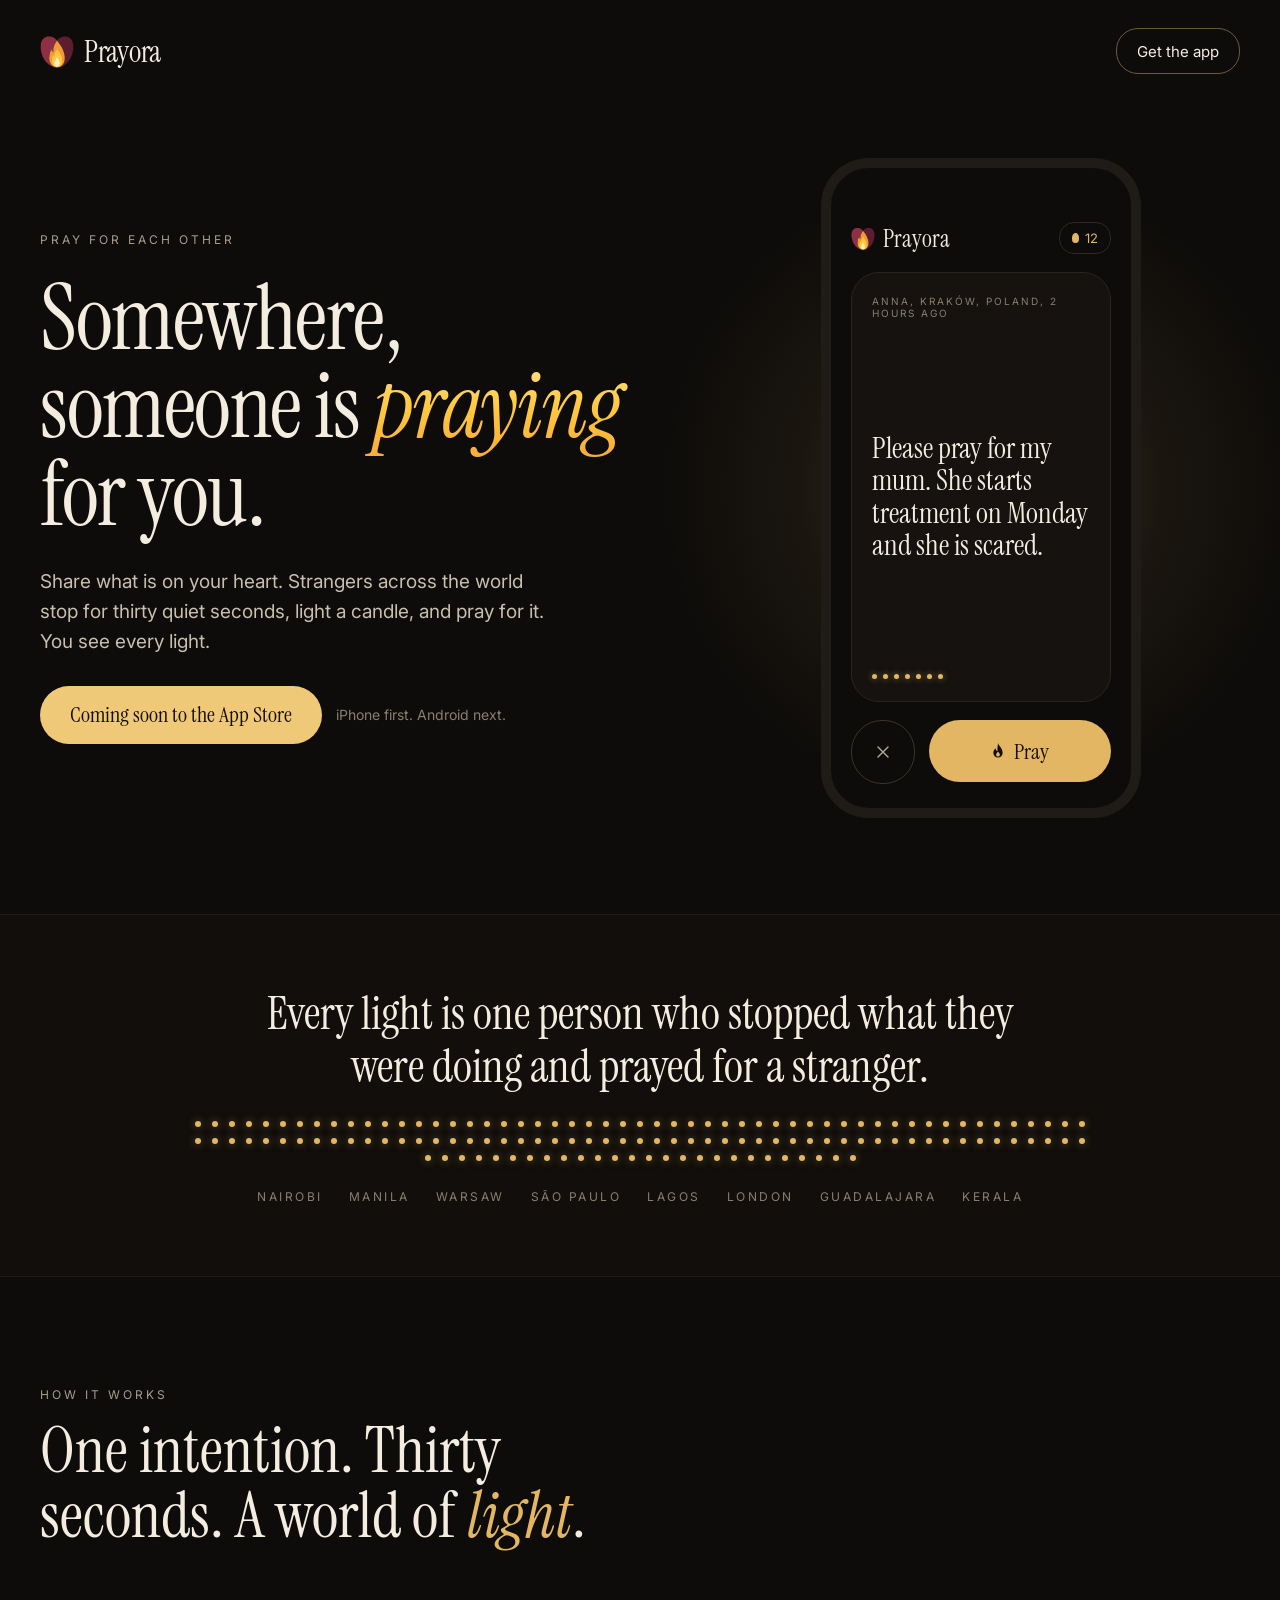
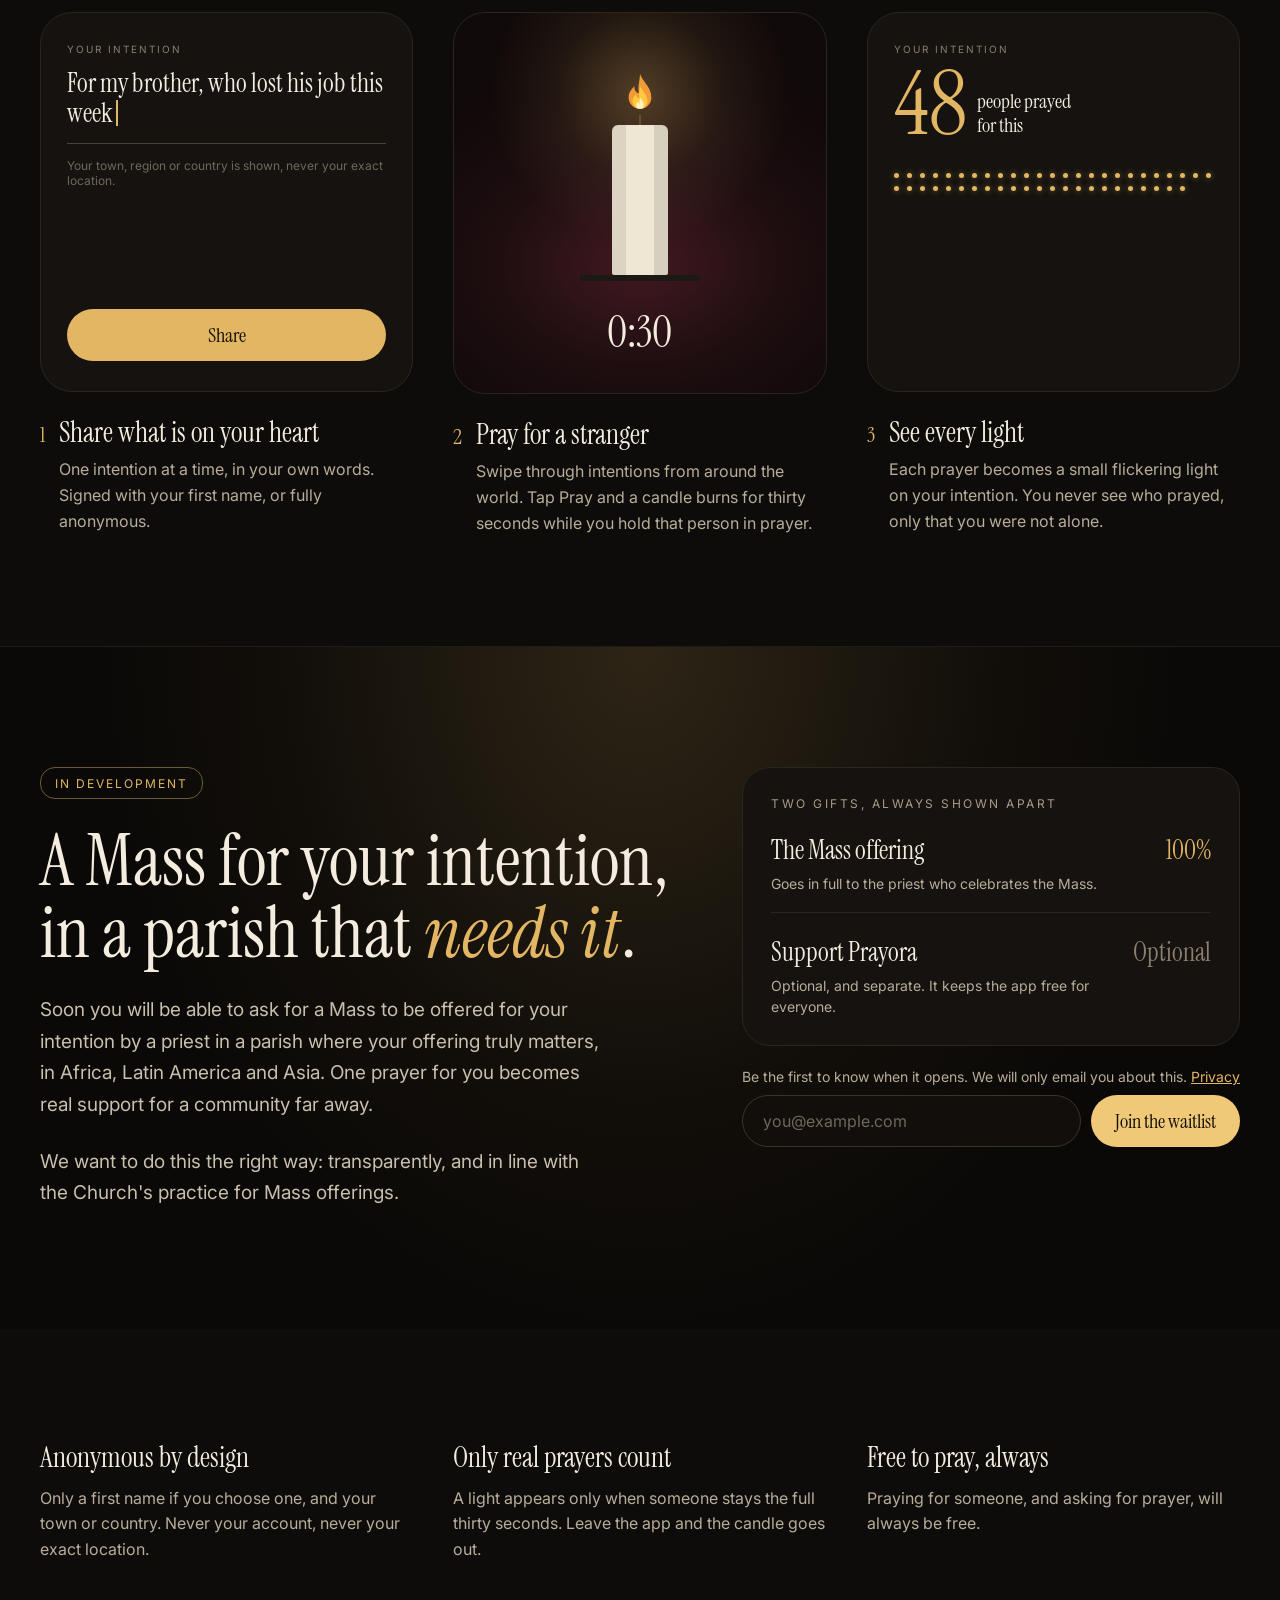
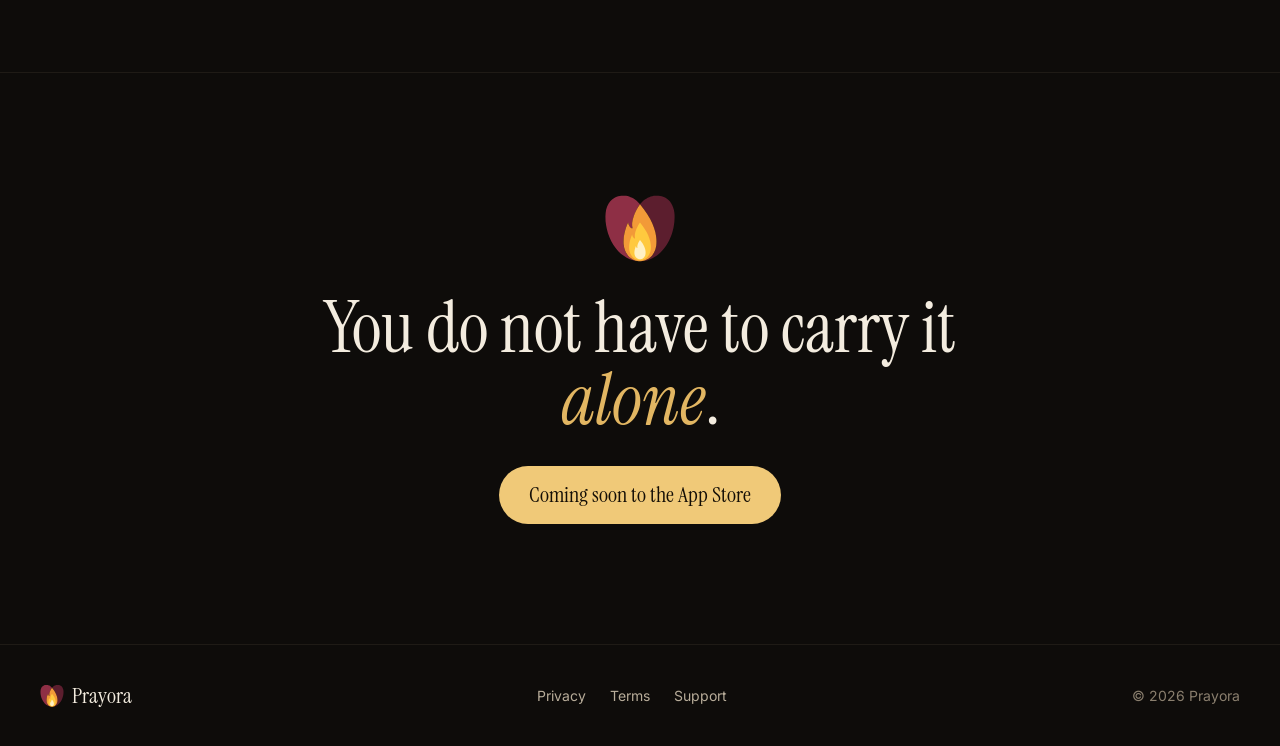
==== commit 0cd69d80: "Give the italic praying room so the p is not cut Co-Authored-By: Claude Opus 5.5 <noreply@anthropic." ====
--- a/index.html
+++ b/index.html
@@ -42,7 +42,7 @@
 <section id="top" style="max-width: 1200px; margin: 0 auto; padding: 56px 24px 96px; display: flex; flex-wrap: wrap; align-items: center; gap: 64px">
 <div style="flex: 1 1 480px; min-width: 0; display: flex; flex-direction: column; gap: 28px">
 <div style="font-size: 12px; letter-spacing: 3px; text-transform: uppercase; color: #A89C88">Pray for each other</div>
-<h1 style="margin: 0; font-family: 'Instrument Serif', Georgia, serif; font-weight: 400; font-size: clamp(52px, 7vw, 92px); line-height: 0.98; letter-spacing: -1.5px">Somewhere, someone is <span style="font-style: italic; color: #FFC93E; background: linear-gradient(180deg, #FFE7A8 0%, #FFC93E 45%, #F29A38 100%); -webkit-background-clip: text; background-clip: text; -webkit-text-fill-color: transparent; padding: 0 0.08em 0.12em 0; margin-right: -0.08em">praying</span> for you.</h1>
+<h1 style="margin: 0; font-family: 'Instrument Serif', Georgia, serif; font-weight: 400; font-size: clamp(52px, 7vw, 92px); line-height: 0.98; letter-spacing: -1.5px">Somewhere, someone is <span style="font-style: italic; color: #FFC93E; background: linear-gradient(180deg, #FFE7A8 0%, #FFC93E 45%, #F29A38 100%); -webkit-background-clip: text; background-clip: text; -webkit-text-fill-color: transparent; padding: 0.05em 0.1em 0.24em 0.12em; margin: -0.05em -0.1em -0.24em -0.12em">praying</span> for you.</h1>
 <p style="margin: 0; max-width: 520px; font-size: 19px; line-height: 1.6; color: #C9BFAE">Share what is on your heart. Strangers across the world stop for thirty quiet seconds, light a candle, and pray for it. You see every light.</p>
 <div id="get" style="display: flex; flex-wrap: wrap; gap: 14px; align-items: center">
 <a href="#get" style="display: inline-flex; align-items: center; justify-content: center; height: 58px; padding: 0 30px; border-radius: 29px; background: #F0C978; color: #140E06; text-decoration: none; font-family: 'Instrument Serif', Georgia, serif; font-size: 22px">Coming soon to the App Store</a>
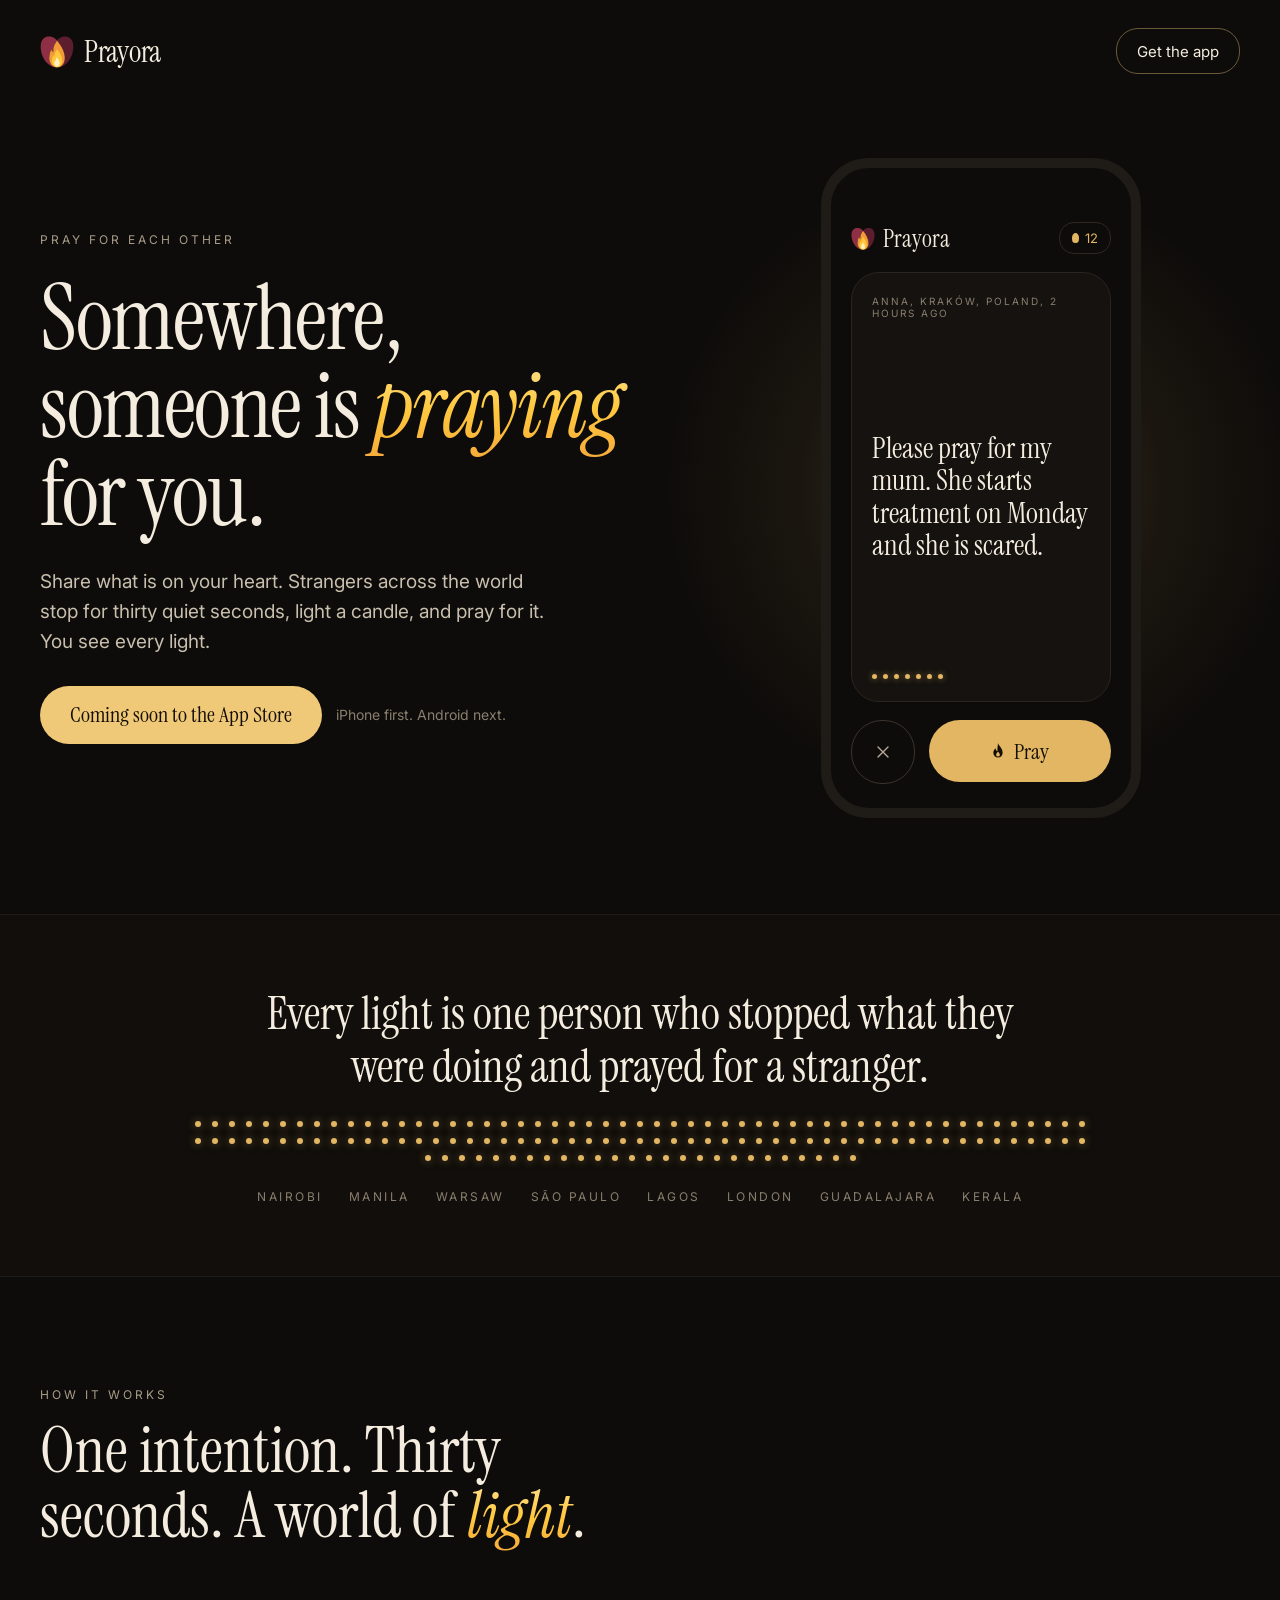
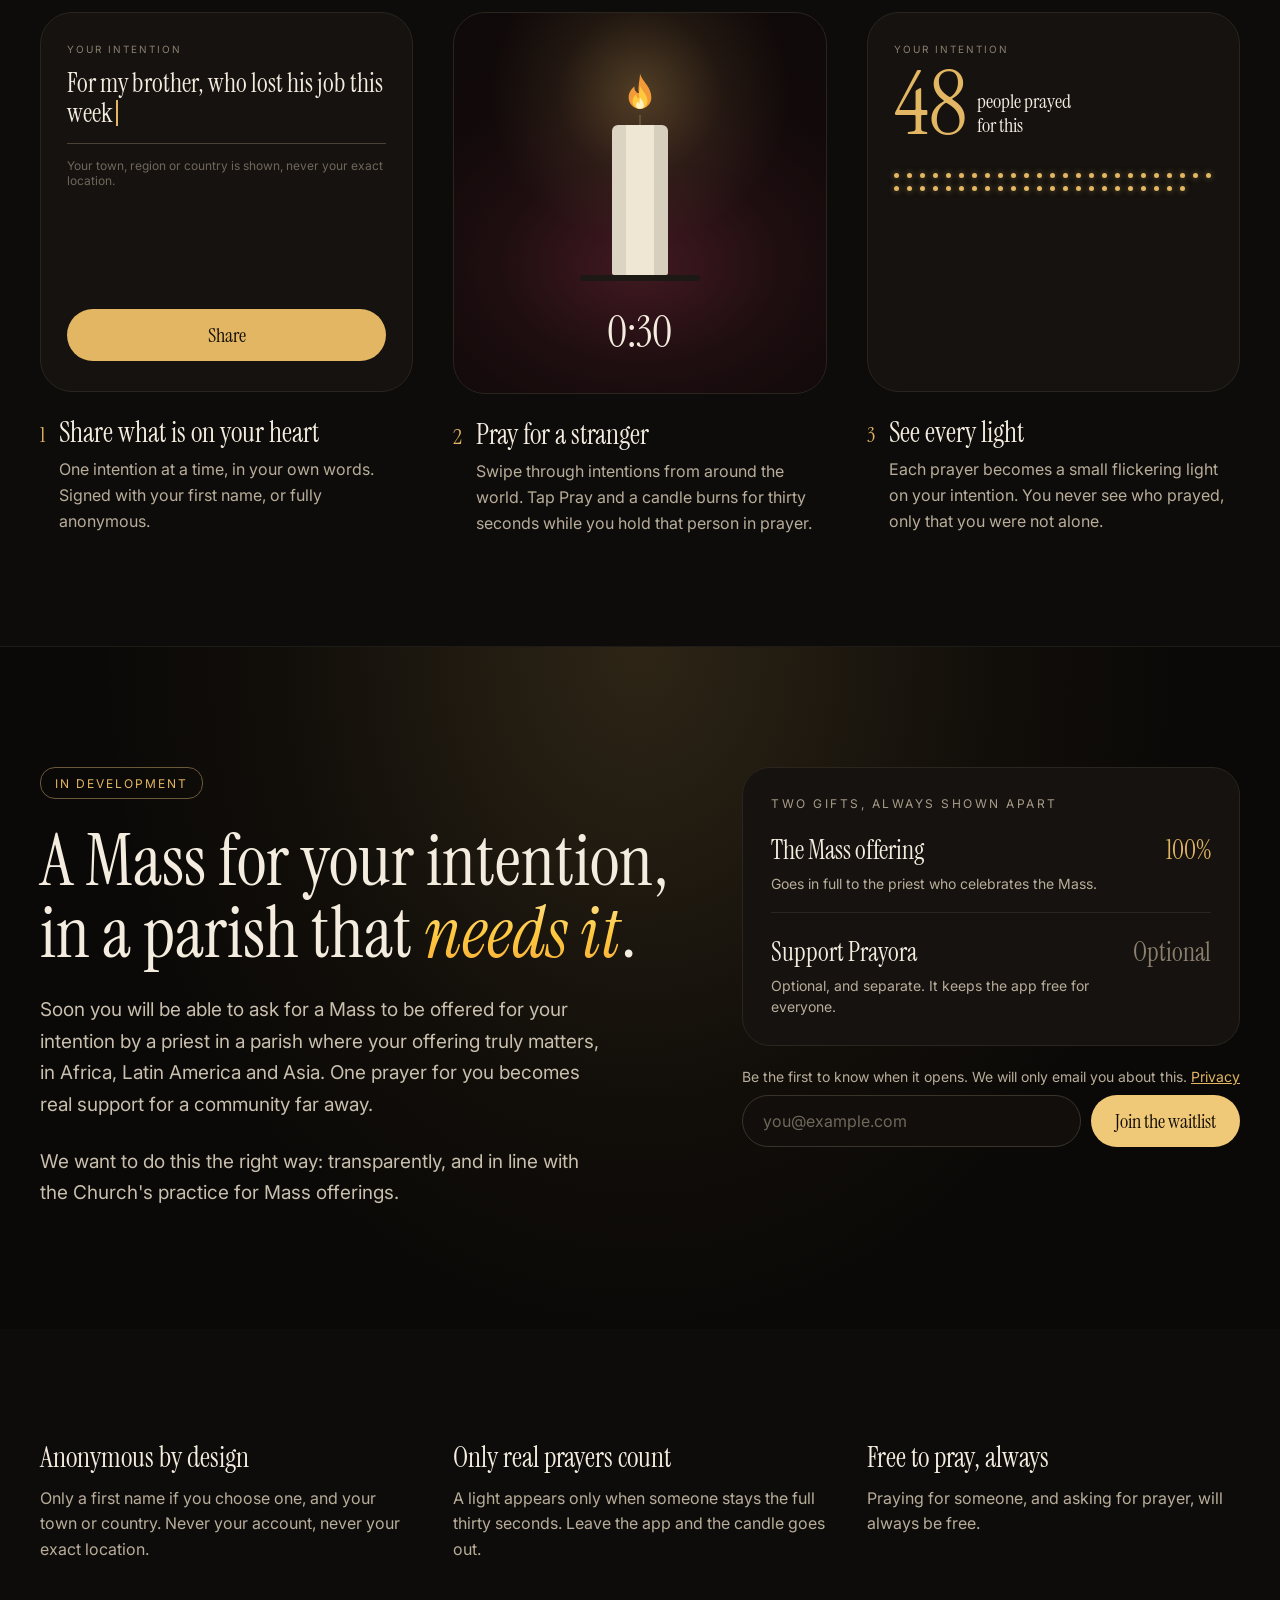
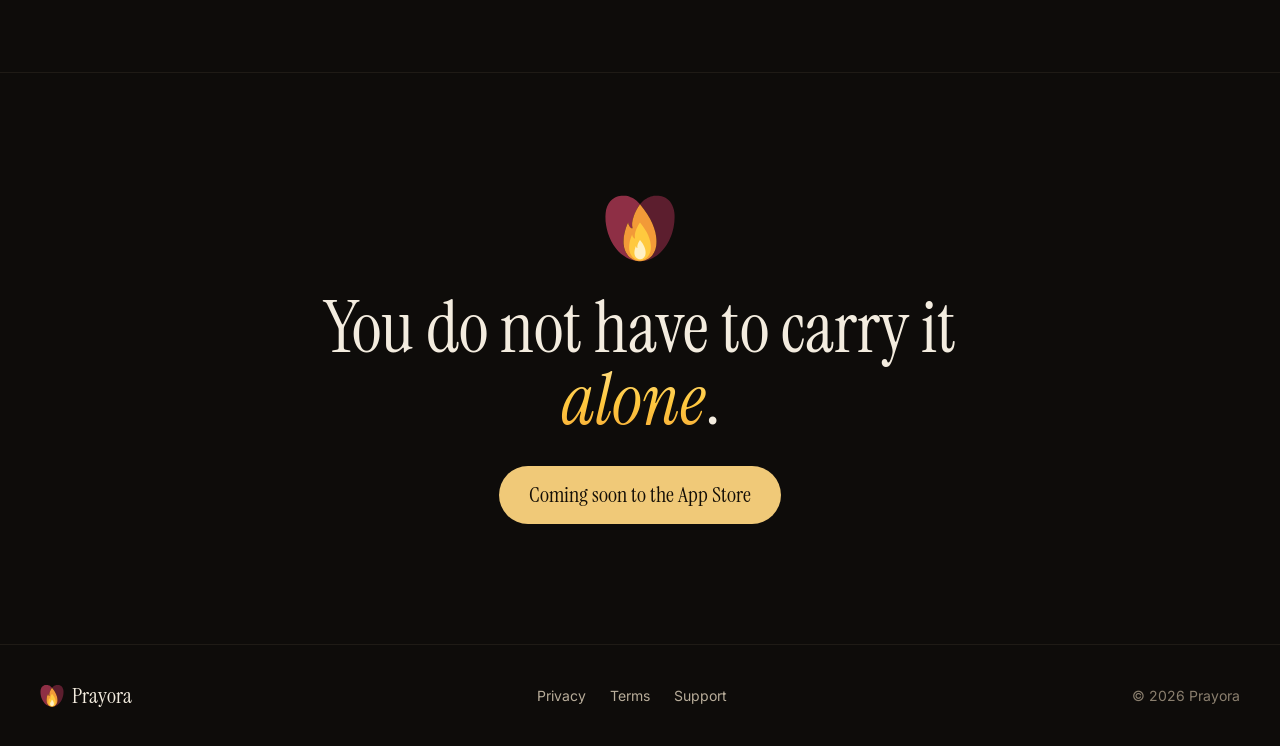
==== commit 71659ce4: "Flame gradient on every accent word: praying, light, needs it, alone Co-Authored-By: Claude Opus 5.5" ====
--- a/index.html
+++ b/index.html
@@ -23,6 +23,7 @@
 .fl{animation:flame 2.4s ease-in-out infinite;transform-origin:50% 100%}
 input::placeholder{color:#6F675A}
 @media (max-width:700px){.step .txt{order:-1}}
+.flame-text{font-style:italic;color:#FFC93E;background:linear-gradient(180deg,#FFE7A8 0%,#FFC93E 45%,#F29A38 100%);-webkit-background-clip:text;background-clip:text;-webkit-text-fill-color:transparent;padding:0.05em 0.1em 0.24em 0.12em;margin:-0.05em -0.1em -0.24em -0.12em}
 </style>
 
 </head>
@@ -42,7 +43,7 @@
 <section id="top" style="max-width: 1200px; margin: 0 auto; padding: 56px 24px 96px; display: flex; flex-wrap: wrap; align-items: center; gap: 64px">
 <div style="flex: 1 1 480px; min-width: 0; display: flex; flex-direction: column; gap: 28px">
 <div style="font-size: 12px; letter-spacing: 3px; text-transform: uppercase; color: #A89C88">Pray for each other</div>
-<h1 style="margin: 0; font-family: 'Instrument Serif', Georgia, serif; font-weight: 400; font-size: clamp(52px, 7vw, 92px); line-height: 0.98; letter-spacing: -1.5px">Somewhere, someone is <span style="font-style: italic; color: #FFC93E; background: linear-gradient(180deg, #FFE7A8 0%, #FFC93E 45%, #F29A38 100%); -webkit-background-clip: text; background-clip: text; -webkit-text-fill-color: transparent; padding: 0.05em 0.1em 0.24em 0.12em; margin: -0.05em -0.1em -0.24em -0.12em">praying</span> for you.</h1>
+<h1 style="margin: 0; font-family: 'Instrument Serif', Georgia, serif; font-weight: 400; font-size: clamp(52px, 7vw, 92px); line-height: 0.98; letter-spacing: -1.5px">Somewhere, someone is <span class="flame-text">praying</span> for you.</h1>
 <p style="margin: 0; max-width: 520px; font-size: 19px; line-height: 1.6; color: #C9BFAE">Share what is on your heart. Strangers across the world stop for thirty quiet seconds, light a candle, and pray for it. You see every light.</p>
 <div id="get" style="display: flex; flex-wrap: wrap; gap: 14px; align-items: center">
 <a href="#get" style="display: inline-flex; align-items: center; justify-content: center; height: 58px; padding: 0 30px; border-radius: 29px; background: #F0C978; color: #140E06; text-decoration: none; font-family: 'Instrument Serif', Georgia, serif; font-size: 22px">Coming soon to the App Store</a>
@@ -87,7 +88,7 @@
 <section id="how" style="max-width: 1200px; margin: 0 auto; padding: 110px 24px; display: flex; flex-direction: column; gap: 64px">
 <div style="display: flex; flex-direction: column; gap: 16px; max-width: 640px">
 <div style="font-size: 12px; letter-spacing: 3px; text-transform: uppercase; color: #A89C88">How it works</div>
-<h2 style="margin: 0; font-family: 'Instrument Serif', Georgia, serif; font-weight: 400; font-size: clamp(40px, 5vw, 64px); line-height: 1.02">One intention. Thirty seconds. A world of <span style="font-style: italic; color: #E2B662">light</span>.</h2>
+<h2 style="margin: 0; font-family: 'Instrument Serif', Georgia, serif; font-weight: 400; font-size: clamp(40px, 5vw, 64px); line-height: 1.02">One intention. Thirty seconds. A world of <span class="flame-text">light</span>.</h2>
 </div>
 <div style="display: grid; grid-template-columns: repeat(auto-fit, minmax(280px, 1fr)); gap: 40px">
 
@@ -138,7 +139,7 @@
 <div style="position: relative; max-width: 1200px; margin: 0 auto; padding: 120px 24px; display: flex; flex-wrap: wrap; gap: 64px; align-items: flex-start">
 <div style="flex: 1 1 520px; min-width: 0; display: flex; flex-direction: column; gap: 26px">
 <div style="display: inline-flex; align-self: flex-start; align-items: center; height: 30px; padding: 0 14px; border-radius: 15px; border: 1px solid #6B5A3A; font-size: 12px; letter-spacing: 2px; text-transform: uppercase; color: #E2B662">In development</div>
-<h2 style="margin: 0; font-family: 'Instrument Serif', Georgia, serif; font-weight: 400; font-size: clamp(44px, 5.6vw, 76px); line-height: 1">A Mass for your intention, in a parish that <span style="font-style: italic; color: #E2B662">needs it</span>.</h2>
+<h2 style="margin: 0; font-family: 'Instrument Serif', Georgia, serif; font-weight: 400; font-size: clamp(44px, 5.6vw, 76px); line-height: 1">A Mass for your intention, in a parish that <span class="flame-text">needs it</span>.</h2>
 <p style="margin: 0; max-width: 560px; font-size: 19px; line-height: 1.65; color: #C9BFAE">Soon you will be able to ask for a Mass to be offered for your intention by a priest in a parish where your offering truly matters, in Africa, Latin America and Asia. One prayer for you becomes real support for a community far away.</p>
 <p style="margin: 0; max-width: 560px; font-size: 19px; line-height: 1.65; color: #C9BFAE">We want to do this the right way: transparently, and in line with the Church's practice for Mass offerings.</p>
 </div>
@@ -173,7 +174,7 @@
 <section style="border-top: 1px solid #1F1B16">
 <div style="max-width: 1200px; margin: 0 auto; padding: 120px 24px; display: flex; flex-direction: column; align-items: center; gap: 30px; text-align: center">
 <svg width="72" height="69" viewBox="-48 -51 96 92" aria-hidden="true"><path d="M-15.8,-11.8L-15.5,-10.1L-15.0,-8.6L-14.5,-7.3L-13.7,-6.2L-12.9,-5.3L-12.0,-4.5L-11.0,-4.1L-10.0,-4.0L-10.5,-7.2L-10.5,-10.9L-9.9,-14.8L-8.8,-18.8L-7.3,-23.1L-5.1,-27.7L-2.7,-32.0L0.0,-36.0L-5.2,-29.3L-9.4,-23.3L-12.9,-17.5L-15.8,-11.8ZM0.3,40.0L1.9,39.9L3.9,39.8L7.2,39.3L10.4,38.5L13.5,37.4L16.5,36.0L19.3,34.4L22.1,32.6L25.1,30.2L27.6,27.9L30.3,25.0L32.8,21.9L35.2,18.6L37.0,15.5L39.0,11.9L40.7,8.1L42.2,4.2L43.4,0.2L44.5,-3.9L45.2,-8.1L45.8,-12.3L46.1,-17.6L46.1,-21.2L45.8,-24.9L45.2,-28.4L44.3,-31.5L43.1,-34.5L41.7,-37.1L40.0,-39.6L38.0,-41.7L35.9,-43.4L33.4,-45.0L30.8,-46.1L28.9,-46.7L26.8,-47.1L24.7,-47.4L22.6,-47.5L20.5,-47.5L18.4,-47.2L16.3,-46.8L14.3,-46.2L12.3,-45.5L10.3,-44.6L8.4,-43.5L6.5,-42.2L4.7,-40.9L3.0,-39.3L0.0,-36.0L5.4,-29.0L9.8,-22.6L13.6,-16.3L16.5,-10.4L18.8,-4.4L20.6,1.6L21.6,7.5L21.9,10.7L22.0,13.6L21.9,16.4L21.7,18.9L21.2,21.4L20.6,23.9L19.8,26.1L18.7,28.3L17.5,30.3L16.2,32.2L14.6,33.9L13.0,35.4L11.2,36.7L9.1,37.9L7.1,38.7L5.1,39.4L2.7,39.8L0.3,40.0Z" fill="#5C1E2E"></path><path d="M0.0,-36.0L-3.2,-39.5L-4.9,-41.0L-6.7,-42.4L-8.6,-43.6L-10.5,-44.7L-12.5,-45.5L-14.5,-46.3L-16.5,-46.9L-18.6,-47.3L-20.7,-47.5L-22.8,-47.5L-24.9,-47.4L-27.0,-47.1L-29.1,-46.6L-31.0,-46.0L-32.6,-45.3L-34.3,-44.4L-37.2,-42.4L-38.6,-41.1L-39.9,-39.7L-42.0,-36.6L-43.8,-33.0L-45.1,-28.9L-45.8,-24.4L-46.1,-19.6L-45.9,-13.4L-45.2,-8.1L-44.2,-2.9L-42.7,2.7L-40.7,8.1L-38.3,13.3L-35.4,18.2L-32.5,22.3L-29.0,26.5L-25.5,29.9L-21.7,32.8L-17.7,35.4L-13.5,37.4L-9.0,38.8L-4.8,39.7L-2.4,39.9L-1.5,40.0L-1.0,40.0L-0.5,40.0L-0.3,40.0L-2.5,39.9L-4.6,39.5L-6.7,38.9L-8.9,38.0L-10.9,36.9L-12.7,35.7L-14.3,34.2L-15.9,32.6L-17.3,30.7L-18.5,28.7L-19.6,26.5L-20.4,24.4L-21.1,21.9L-21.6,19.5L-21.9,16.7L-22.0,14.0L-21.9,11.1L-21.6,7.9L-20.6,2.0L-19.0,-4.0L-16.7,-10.0L-15.8,-11.8L-15.5,-10.1L-15.0,-8.6L-14.5,-7.3L-13.7,-6.2L-12.9,-5.3L-12.0,-4.5L-11.0,-4.1L-10.0,-4.0L-10.5,-7.2L-10.5,-10.5L-10.0,-14.4L-9.0,-18.3L-7.4,-22.7L-5.5,-26.9L-3.0,-31.6L0.0,-36.0ZM-0.2,-35.8L-0.2,-35.8L0.0,-36.0L-0.2,-35.8ZM-0.2,-35.7L-0.3,-35.6L-0.3,-35.6L-0.2,-35.7ZM-0.4,-35.5L-0.5,-35.4L-0.5,-35.4L-0.4,-35.5ZM-0.6,-35.3L-0.7,-35.2L-0.6,-35.2L-0.6,-35.3ZM-0.7,-35.1L-0.8,-34.9L-0.8,-35.0L-0.7,-35.1ZM-0.9,-34.9L-1.0,-34.7L-0.9,-34.8L-0.9,-34.9ZM-1.1,-34.6L-1.3,-34.4L-1.1,-34.6L-1.1,-34.6ZM-1.3,-34.4L-1.4,-34.2L-1.4,-34.2L-1.3,-34.4ZM-1.5,-34.1L-1.6,-34.0L-1.6,-34.0L-1.5,-34.1ZM-1.7,-33.9L-1.8,-33.8L-1.7,-33.8L-1.7,-33.9ZM-1.9,-33.7L-2.0,-33.5L-1.9,-33.6L-1.9,-33.7ZM-2.0,-33.4L-2.2,-33.3L-2.1,-33.4L-2.0,-33.4ZM-2.2,-33.2L-2.4,-33.0L-2.2,-33.2L-2.2,-33.2ZM-2.4,-33.0L-2.6,-32.7L-2.4,-33.0L-2.4,-33.0ZM-2.6,-32.7L-2.8,-32.5L-2.7,-32.5L-2.6,-32.7ZM-2.8,-32.4L-3.0,-32.3L-2.9,-32.3L-2.8,-32.4ZM-3.0,-32.2L-3.1,-32.0L-3.1,-32.1L-3.0,-32.2ZM-3.2,-31.9L-3.3,-31.8L-3.3,-31.9L-3.2,-31.9ZM-3.4,-31.7L-3.5,-31.5L-3.4,-31.6L-3.4,-31.7ZM-3.6,-31.4L-3.7,-31.2L-3.6,-31.4L-3.6,-31.4ZM-3.8,-31.2L-4.0,-30.9L-4.0,-30.9L-3.8,-31.2ZM-4.0,-30.9L-4.2,-30.7L-4.1,-30.7L-4.0,-30.9ZM-4.2,-30.6L-4.4,-30.4L-4.3,-30.5L-4.2,-30.6ZM-4.4,-30.3L-4.6,-30.2L-4.5,-30.2L-4.4,-30.3ZM-4.6,-30.1L-4.7,-29.9L-4.7,-30.0L-4.6,-30.1ZM-4.8,-29.8L-5.0,-29.6L-4.9,-29.8L-4.8,-29.8ZM-5.0,-29.5L-5.2,-29.3L-5.0,-29.5L-5.0,-29.5ZM-5.2,-29.3L-5.4,-29.0L-5.4,-29.0L-5.2,-29.3ZM-5.5,-28.9L-5.6,-28.7L-5.6,-28.8L-5.5,-28.9ZM-5.7,-28.6L-5.8,-28.5L-5.8,-28.5L-5.7,-28.6ZM-5.9,-28.4L-6.0,-28.2L-5.9,-28.3L-5.9,-28.4ZM-6.1,-28.1L-6.2,-27.9L-6.1,-28.0L-6.1,-28.1ZM-6.3,-27.8L-6.4,-27.6L-6.3,-27.8L-6.3,-27.8ZM-6.5,-27.5L-6.7,-27.3L-6.5,-27.5L-6.5,-27.5ZM-6.7,-27.2L-6.9,-27.0L-6.9,-27.0L-6.7,-27.2ZM-6.9,-26.9L-7.1,-26.7L-7.0,-26.7L-6.9,-26.9ZM-7.1,-26.6L-7.3,-26.4L-7.2,-26.5L-7.1,-26.6ZM-7.4,-26.3L-7.5,-26.1L-7.4,-26.2L-7.4,-26.3ZM-7.6,-26.0L-7.7,-25.8L-7.6,-25.9L-7.6,-26.0ZM-7.8,-25.7L-7.9,-25.5L-7.8,-25.7L-7.8,-25.7ZM-8.0,-25.4L-8.2,-25.1L-8.0,-25.4L-8.0,-25.4ZM-8.2,-25.1L-8.4,-24.8L-8.3,-24.9L-8.2,-25.1ZM-8.4,-24.7L-8.6,-24.5L-8.5,-24.6L-8.4,-24.7ZM-8.6,-24.4L-8.8,-24.2L-8.7,-24.3L-8.6,-24.4ZM-8.8,-24.1L-9.0,-23.9L-8.9,-24.0L-8.8,-24.1ZM-9.0,-23.8L-9.2,-23.6L-9.1,-23.8L-9.0,-23.8ZM-9.2,-23.5L-9.4,-23.3L-9.3,-23.5L-9.2,-23.5ZM-9.4,-23.2L-9.6,-22.9L-9.4,-23.2L-9.4,-23.2ZM-9.7,-22.8L-9.8,-22.6L-9.8,-22.6L-9.7,-22.8ZM-9.9,-22.5L-10.0,-22.3L-10.0,-22.3L-9.9,-22.5ZM-10.1,-22.2L-10.2,-22.0L-10.2,-22.1L-10.1,-22.2ZM-10.3,-21.8L-10.4,-21.7L-10.4,-21.8L-10.3,-21.8ZM-10.5,-21.5L-10.6,-21.3L-10.5,-21.5L-10.5,-21.5ZM-10.7,-21.2L-10.9,-21.0L-10.7,-21.2L-10.7,-21.2ZM-10.9,-20.9L-11.1,-20.6L-11.1,-20.6L-10.9,-20.9ZM-11.2,-20.5L-11.3,-20.3L-11.3,-20.3L-11.2,-20.5ZM-11.4,-20.1L-11.5,-19.9L-11.5,-20.0L-11.4,-20.1ZM-11.6,-19.8L-11.7,-19.6L-11.6,-19.7L-11.6,-19.8ZM-11.8,-19.5L-11.9,-19.3L-11.8,-19.4L-11.8,-19.5ZM-12.0,-19.1L-12.1,-18.9L-12.0,-19.1L-12.0,-19.1ZM-12.2,-18.8L-12.3,-18.5L-12.2,-18.8L-12.2,-18.8ZM-12.3,-18.5L-12.5,-18.2L-12.5,-18.2L-12.3,-18.5ZM-12.6,-18.0L-12.7,-17.8L-12.7,-17.9L-12.6,-18.0ZM-12.8,-17.7L-12.9,-17.5L-12.9,-17.6L-12.8,-17.7ZM-13.0,-17.3L-13.1,-17.1L-13.1,-17.2L-13.0,-17.3ZM-13.2,-17.0L-13.3,-16.8L-13.2,-16.9L-13.2,-17.0ZM-13.4,-16.7L-13.5,-16.4L-13.4,-16.6L-13.4,-16.7ZM-13.6,-16.3L-13.7,-16.0L-13.6,-16.3L-13.6,-16.3ZM-13.8,-16.0L-13.9,-15.6L-13.9,-15.7L-13.8,-16.0ZM-14.0,-15.5L-14.1,-15.3L-14.1,-15.3L-14.0,-15.5ZM-14.2,-15.2L-14.3,-14.9L-14.3,-15.0L-14.2,-15.2ZM-14.4,-14.8L-14.5,-14.6L-14.4,-14.7L-14.4,-14.8ZM-14.6,-14.4L-14.7,-14.2L-14.6,-14.4L-14.6,-14.4ZM-14.7,-14.1L-14.9,-13.8L-14.8,-14.0L-14.7,-14.1ZM-14.9,-13.7L-15.1,-13.4L-14.9,-13.7L-14.9,-13.7ZM-15.1,-13.3L-15.3,-13.0L-15.2,-13.1L-15.1,-13.3ZM-15.3,-12.9L-15.4,-12.7L-15.4,-12.7L-15.3,-12.9ZM-15.5,-12.5L-15.6,-12.3L-15.6,-12.4L-15.5,-12.5ZM-15.7,-12.2L-15.8,-11.9L-15.7,-12.1L-15.7,-12.2Z" fill="#8E2F45"></path><path d="M0.7,40.0L2.9,39.8L5.1,39.4L7.1,38.7L9.3,37.8L11.2,36.7L13.0,35.4L14.6,33.9L16.2,32.2L17.5,30.3L18.7,28.3L19.8,26.1L20.6,23.9L21.2,21.4L21.7,18.9L21.9,16.4L22.0,13.6L21.9,10.7L21.6,7.5L20.6,1.6L18.8,-4.4L16.5,-10.4L13.6,-16.3L9.8,-22.6L5.4,-29.0L0.0,-36.0L-2.7,-32.0L-5.1,-27.7L-7.3,-23.1L-8.8,-18.8L-9.9,-14.8L-10.5,-10.9L-10.5,-7.2L-10.0,-4.0L-11.0,-4.1L-12.0,-4.5L-12.9,-5.3L-13.7,-6.2L-14.5,-7.3L-15.0,-8.6L-15.5,-10.1L-15.8,-11.8L-16.7,-10.0L-17.9,-6.9L-19.1,-3.6L-20.7,2.4L-21.7,8.3L-21.9,11.1L-22.0,14.3L-21.9,16.9L-21.5,19.7L-21.1,22.1L-20.3,24.6L-19.4,27.0L-18.3,29.1L-17.0,31.1L-15.6,32.9L-14.0,34.5L-12.1,36.1L-10.3,37.3L-8.2,38.3L-5.9,39.2L-3.8,39.7L-1.6,39.9L0.7,40.0Z" fill="#F29A38"/><path d="M0.7,40.0L2.9,39.8L5.1,39.4L7.1,38.7L9.3,37.8L11.2,36.7L13.0,35.4L14.6,33.9L16.2,32.2L17.5,30.3L18.7,28.3L19.8,26.1L20.6,23.9L21.2,21.4L21.7,18.9L21.9,16.4L22.0,13.6L21.9,10.7L21.6,7.5L20.6,1.6L18.8,-4.4L16.5,-10.4L13.6,-16.3L9.8,-22.6L5.4,-29.0L0.0,-36.0L-2.7,-32.0L-5.1,-27.7L-7.3,-23.1L-8.8,-18.8L-9.9,-14.8L-10.5,-10.9L-10.5,-7.2L-10.0,-4.0L-11.0,-4.1L-12.0,-4.5L-12.9,-5.3L-13.7,-6.2L-14.5,-7.3L-15.0,-8.6L-15.5,-10.1L-15.8,-11.8L-16.7,-10.0L-17.9,-6.9L-19.1,-3.6L-20.7,2.4L-21.7,8.3L-21.9,11.1L-22.0,14.3L-21.9,16.9L-21.5,19.7L-21.1,22.1L-20.3,24.6L-19.4,27.0L-18.3,29.1L-17.0,31.1L-15.6,32.9L-14.0,34.5L-12.1,36.1L-10.3,37.3L-8.2,38.3L-5.9,39.2L-3.8,39.7L-1.6,39.9L0.7,40.0Z" fill="#FFC93E" transform="translate(0 36) scale(0.66) translate(0 -36)"/><path d="M0.7,40.0L2.9,39.8L5.1,39.4L7.1,38.7L9.3,37.8L11.2,36.7L13.0,35.4L14.6,33.9L16.2,32.2L17.5,30.3L18.7,28.3L19.8,26.1L20.6,23.9L21.2,21.4L21.7,18.9L21.9,16.4L22.0,13.6L21.9,10.7L21.6,7.5L20.6,1.6L18.8,-4.4L16.5,-10.4L13.6,-16.3L9.8,-22.6L5.4,-29.0L0.0,-36.0L-2.7,-32.0L-5.1,-27.7L-7.3,-23.1L-8.8,-18.8L-9.9,-14.8L-10.5,-10.9L-10.5,-7.2L-10.0,-4.0L-11.0,-4.1L-12.0,-4.5L-12.9,-5.3L-13.7,-6.2L-14.5,-7.3L-15.0,-8.6L-15.5,-10.1L-15.8,-11.8L-16.7,-10.0L-17.9,-6.9L-19.1,-3.6L-20.7,2.4L-21.7,8.3L-21.9,11.1L-22.0,14.3L-21.9,16.9L-21.5,19.7L-21.1,22.1L-20.3,24.6L-19.4,27.0L-18.3,29.1L-17.0,31.1L-15.6,32.9L-14.0,34.5L-12.1,36.1L-10.3,37.3L-8.2,38.3L-5.9,39.2L-3.8,39.7L-1.6,39.9L0.7,40.0Z" fill="#FFF1C4" transform="translate(0 36) scale(0.34) translate(0 -36)"/></svg>
-<h2 style="margin: 0; max-width: 760px; font-family: 'Instrument Serif', Georgia, serif; font-weight: 400; font-size: clamp(44px, 5.6vw, 76px); line-height: 1">You do not have to carry it <span style="font-style: italic; color: #E2B662">alone</span>.</h2>
+<h2 style="margin: 0; max-width: 760px; font-family: 'Instrument Serif', Georgia, serif; font-weight: 400; font-size: clamp(44px, 5.6vw, 76px); line-height: 1">You do not have to carry it <span class="flame-text">alone</span>.</h2>
 <a href="#get" style="display: inline-flex; align-items: center; justify-content: center; height: 58px; padding: 0 30px; border-radius: 29px; background: #F0C978; color: #140E06; text-decoration: none; font-family: 'Instrument Serif', Georgia, serif; font-size: 22px">Coming soon to the App Store</a>
 </div>
 </section>
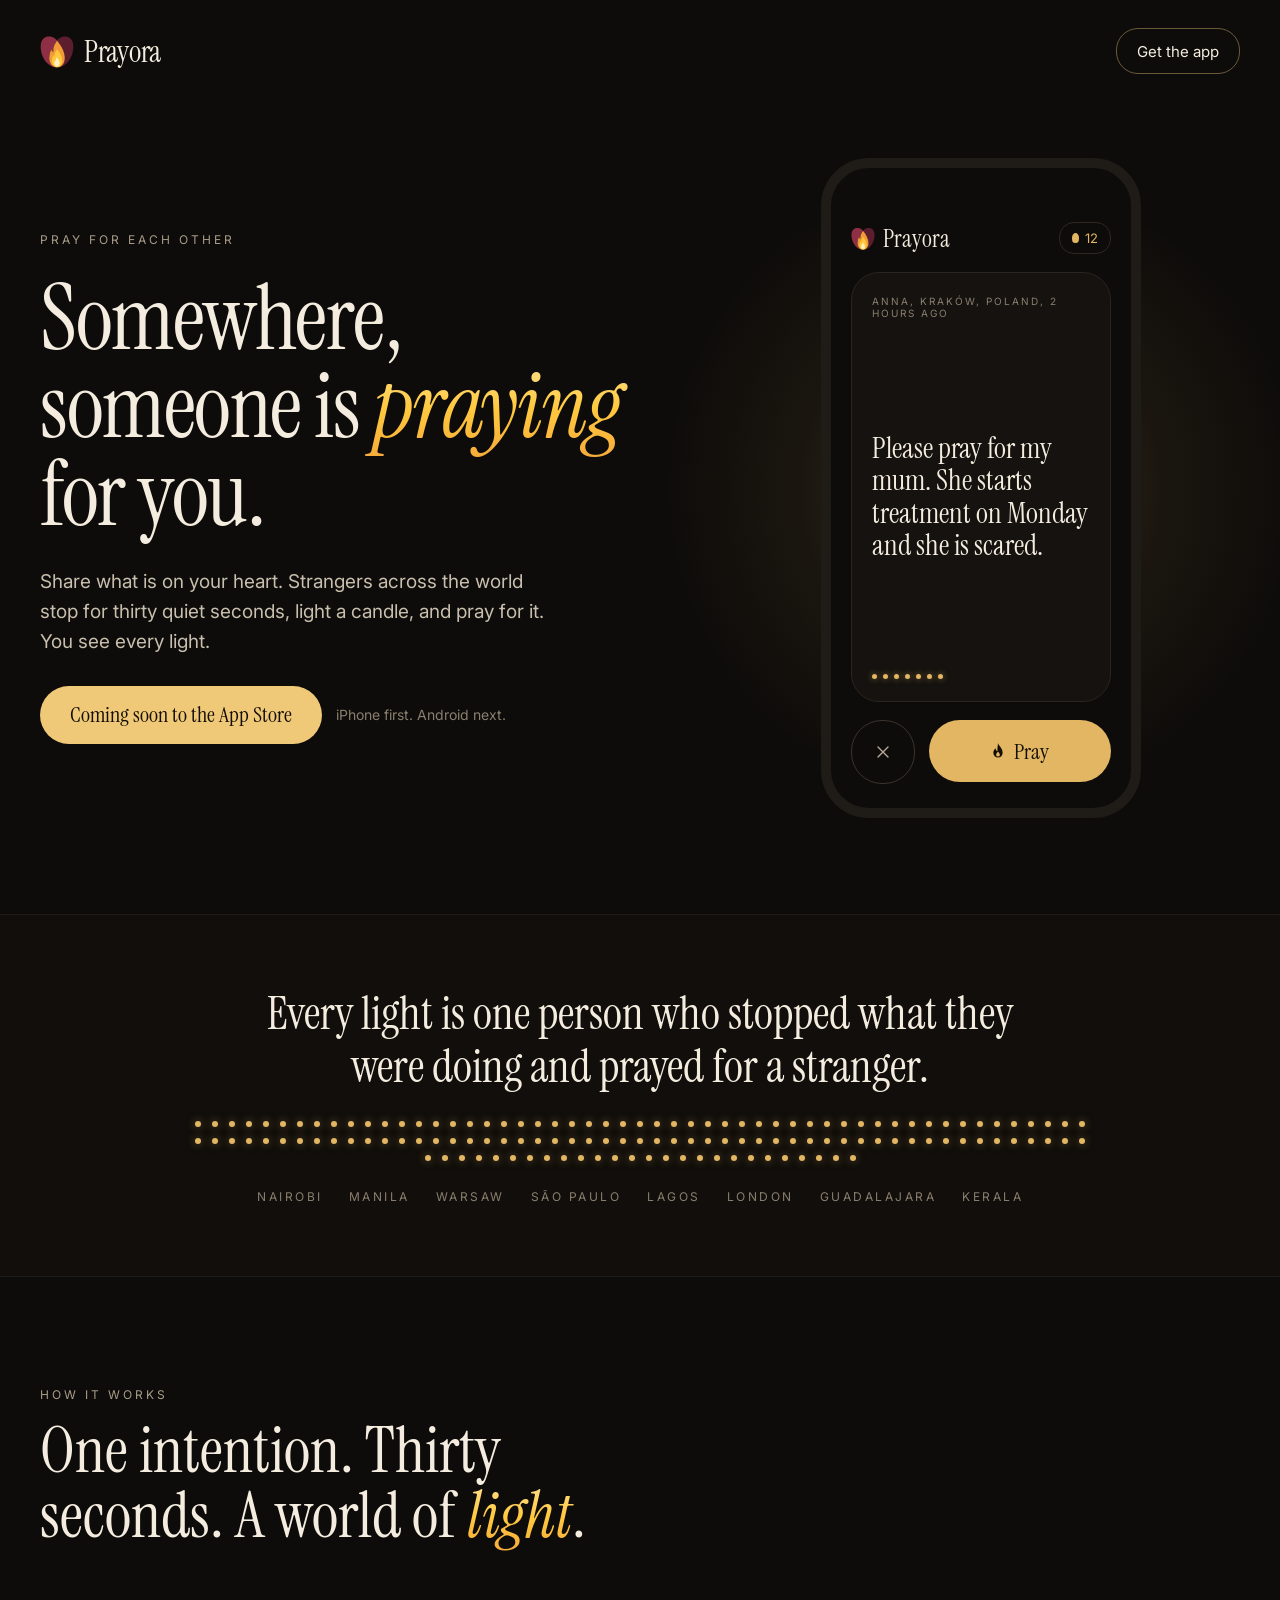
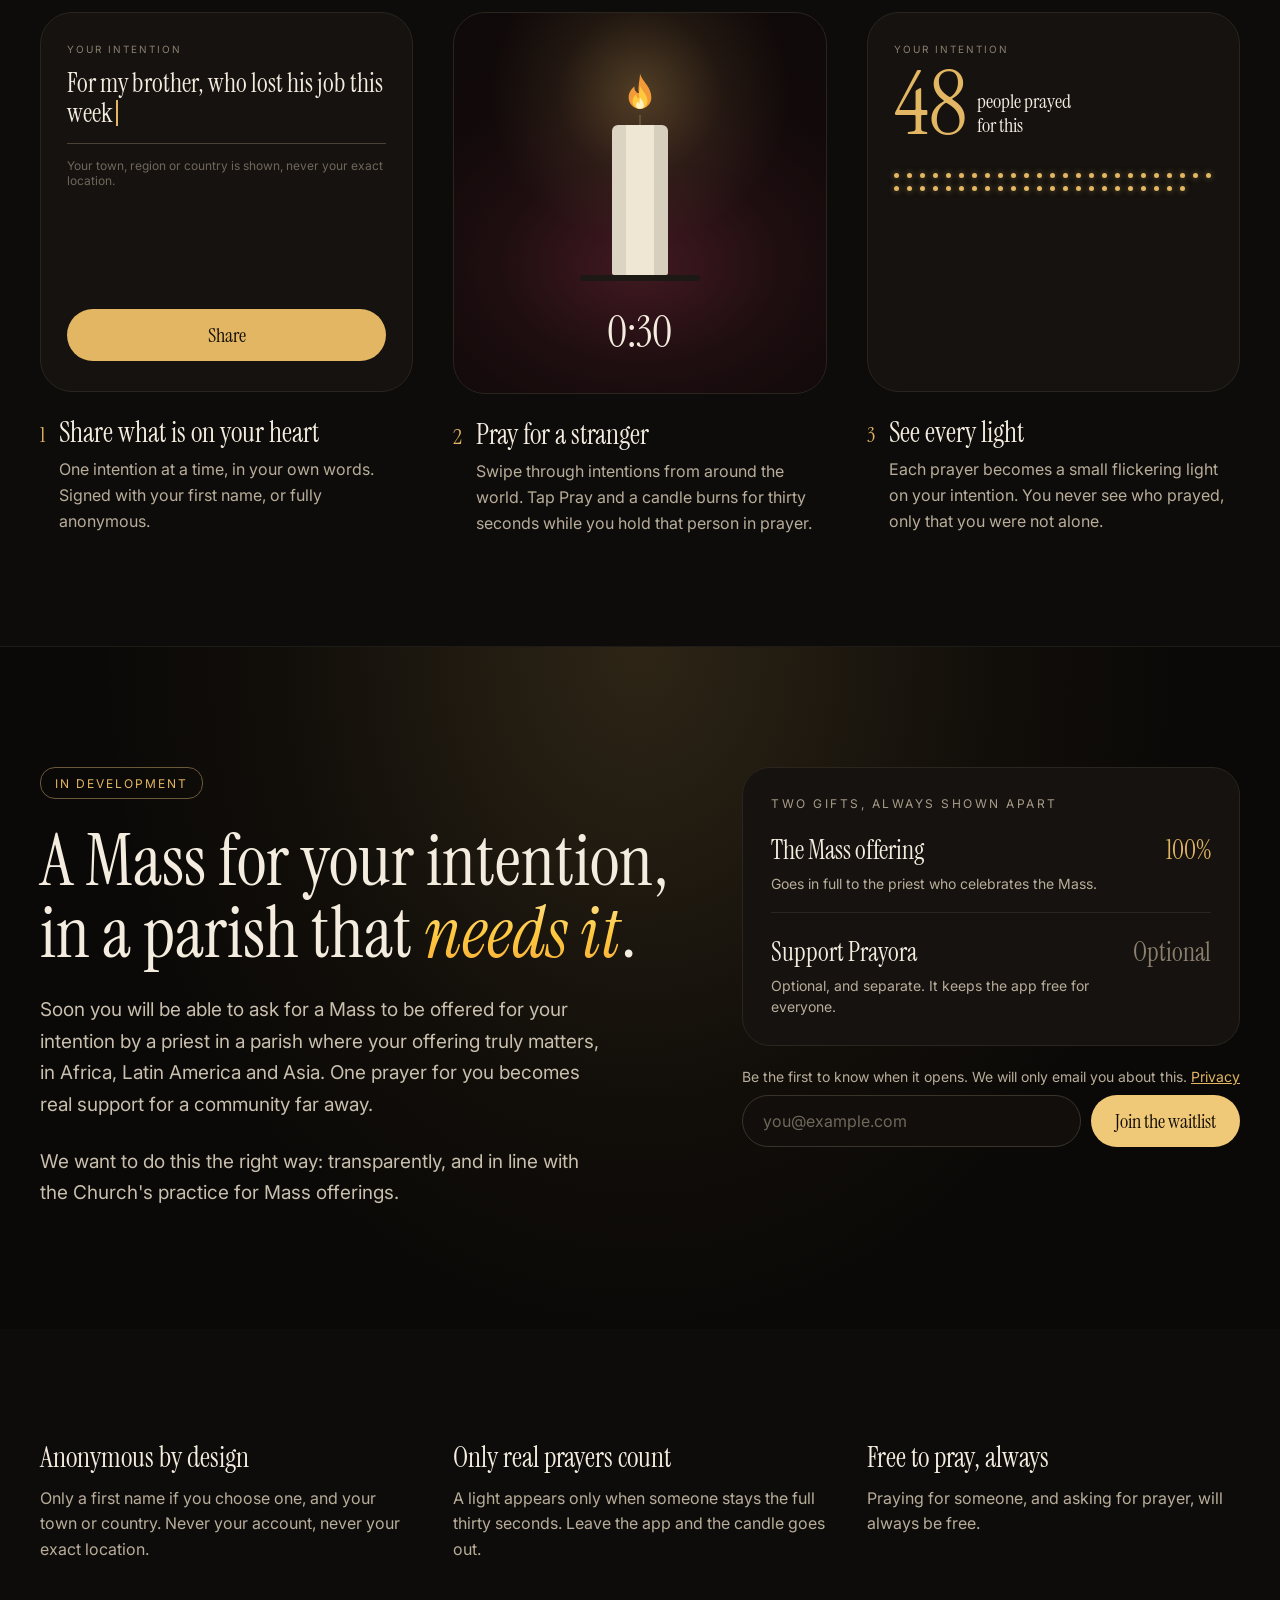
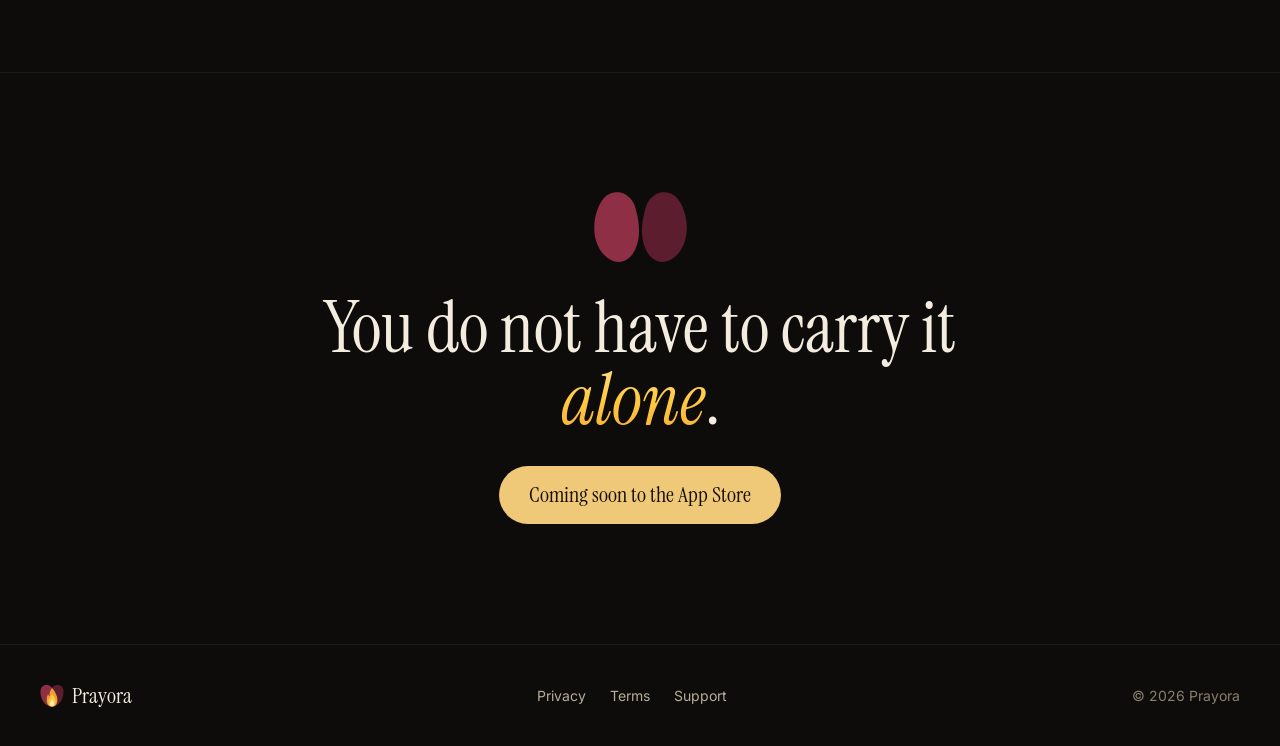
==== commit 7a3fc4e9: "Footer logo plays the launch animation once when it comes into view Co-Authored-By: Claude Opus 5.5 " ====
--- a/index.html
+++ b/index.html
@@ -173,7 +173,11 @@
 
 <section style="border-top: 1px solid #1F1B16">
 <div style="max-width: 1200px; margin: 0 auto; padding: 120px 24px; display: flex; flex-direction: column; align-items: center; gap: 30px; text-align: center">
-<svg width="72" height="69" viewBox="-48 -51 96 92" aria-hidden="true"><path d="M-15.8,-11.8L-15.5,-10.1L-15.0,-8.6L-14.5,-7.3L-13.7,-6.2L-12.9,-5.3L-12.0,-4.5L-11.0,-4.1L-10.0,-4.0L-10.5,-7.2L-10.5,-10.9L-9.9,-14.8L-8.8,-18.8L-7.3,-23.1L-5.1,-27.7L-2.7,-32.0L0.0,-36.0L-5.2,-29.3L-9.4,-23.3L-12.9,-17.5L-15.8,-11.8ZM0.3,40.0L1.9,39.9L3.9,39.8L7.2,39.3L10.4,38.5L13.5,37.4L16.5,36.0L19.3,34.4L22.1,32.6L25.1,30.2L27.6,27.9L30.3,25.0L32.8,21.9L35.2,18.6L37.0,15.5L39.0,11.9L40.7,8.1L42.2,4.2L43.4,0.2L44.5,-3.9L45.2,-8.1L45.8,-12.3L46.1,-17.6L46.1,-21.2L45.8,-24.9L45.2,-28.4L44.3,-31.5L43.1,-34.5L41.7,-37.1L40.0,-39.6L38.0,-41.7L35.9,-43.4L33.4,-45.0L30.8,-46.1L28.9,-46.7L26.8,-47.1L24.7,-47.4L22.6,-47.5L20.5,-47.5L18.4,-47.2L16.3,-46.8L14.3,-46.2L12.3,-45.5L10.3,-44.6L8.4,-43.5L6.5,-42.2L4.7,-40.9L3.0,-39.3L0.0,-36.0L5.4,-29.0L9.8,-22.6L13.6,-16.3L16.5,-10.4L18.8,-4.4L20.6,1.6L21.6,7.5L21.9,10.7L22.0,13.6L21.9,16.4L21.7,18.9L21.2,21.4L20.6,23.9L19.8,26.1L18.7,28.3L17.5,30.3L16.2,32.2L14.6,33.9L13.0,35.4L11.2,36.7L9.1,37.9L7.1,38.7L5.1,39.4L2.7,39.8L0.3,40.0Z" fill="#5C1E2E"></path><path d="M0.0,-36.0L-3.2,-39.5L-4.9,-41.0L-6.7,-42.4L-8.6,-43.6L-10.5,-44.7L-12.5,-45.5L-14.5,-46.3L-16.5,-46.9L-18.6,-47.3L-20.7,-47.5L-22.8,-47.5L-24.9,-47.4L-27.0,-47.1L-29.1,-46.6L-31.0,-46.0L-32.6,-45.3L-34.3,-44.4L-37.2,-42.4L-38.6,-41.1L-39.9,-39.7L-42.0,-36.6L-43.8,-33.0L-45.1,-28.9L-45.8,-24.4L-46.1,-19.6L-45.9,-13.4L-45.2,-8.1L-44.2,-2.9L-42.7,2.7L-40.7,8.1L-38.3,13.3L-35.4,18.2L-32.5,22.3L-29.0,26.5L-25.5,29.9L-21.7,32.8L-17.7,35.4L-13.5,37.4L-9.0,38.8L-4.8,39.7L-2.4,39.9L-1.5,40.0L-1.0,40.0L-0.5,40.0L-0.3,40.0L-2.5,39.9L-4.6,39.5L-6.7,38.9L-8.9,38.0L-10.9,36.9L-12.7,35.7L-14.3,34.2L-15.9,32.6L-17.3,30.7L-18.5,28.7L-19.6,26.5L-20.4,24.4L-21.1,21.9L-21.6,19.5L-21.9,16.7L-22.0,14.0L-21.9,11.1L-21.6,7.9L-20.6,2.0L-19.0,-4.0L-16.7,-10.0L-15.8,-11.8L-15.5,-10.1L-15.0,-8.6L-14.5,-7.3L-13.7,-6.2L-12.9,-5.3L-12.0,-4.5L-11.0,-4.1L-10.0,-4.0L-10.5,-7.2L-10.5,-10.5L-10.0,-14.4L-9.0,-18.3L-7.4,-22.7L-5.5,-26.9L-3.0,-31.6L0.0,-36.0ZM-0.2,-35.8L-0.2,-35.8L0.0,-36.0L-0.2,-35.8ZM-0.2,-35.7L-0.3,-35.6L-0.3,-35.6L-0.2,-35.7ZM-0.4,-35.5L-0.5,-35.4L-0.5,-35.4L-0.4,-35.5ZM-0.6,-35.3L-0.7,-35.2L-0.6,-35.2L-0.6,-35.3ZM-0.7,-35.1L-0.8,-34.9L-0.8,-35.0L-0.7,-35.1ZM-0.9,-34.9L-1.0,-34.7L-0.9,-34.8L-0.9,-34.9ZM-1.1,-34.6L-1.3,-34.4L-1.1,-34.6L-1.1,-34.6ZM-1.3,-34.4L-1.4,-34.2L-1.4,-34.2L-1.3,-34.4ZM-1.5,-34.1L-1.6,-34.0L-1.6,-34.0L-1.5,-34.1ZM-1.7,-33.9L-1.8,-33.8L-1.7,-33.8L-1.7,-33.9ZM-1.9,-33.7L-2.0,-33.5L-1.9,-33.6L-1.9,-33.7ZM-2.0,-33.4L-2.2,-33.3L-2.1,-33.4L-2.0,-33.4ZM-2.2,-33.2L-2.4,-33.0L-2.2,-33.2L-2.2,-33.2ZM-2.4,-33.0L-2.6,-32.7L-2.4,-33.0L-2.4,-33.0ZM-2.6,-32.7L-2.8,-32.5L-2.7,-32.5L-2.6,-32.7ZM-2.8,-32.4L-3.0,-32.3L-2.9,-32.3L-2.8,-32.4ZM-3.0,-32.2L-3.1,-32.0L-3.1,-32.1L-3.0,-32.2ZM-3.2,-31.9L-3.3,-31.8L-3.3,-31.9L-3.2,-31.9ZM-3.4,-31.7L-3.5,-31.5L-3.4,-31.6L-3.4,-31.7ZM-3.6,-31.4L-3.7,-31.2L-3.6,-31.4L-3.6,-31.4ZM-3.8,-31.2L-4.0,-30.9L-4.0,-30.9L-3.8,-31.2ZM-4.0,-30.9L-4.2,-30.7L-4.1,-30.7L-4.0,-30.9ZM-4.2,-30.6L-4.4,-30.4L-4.3,-30.5L-4.2,-30.6ZM-4.4,-30.3L-4.6,-30.2L-4.5,-30.2L-4.4,-30.3ZM-4.6,-30.1L-4.7,-29.9L-4.7,-30.0L-4.6,-30.1ZM-4.8,-29.8L-5.0,-29.6L-4.9,-29.8L-4.8,-29.8ZM-5.0,-29.5L-5.2,-29.3L-5.0,-29.5L-5.0,-29.5ZM-5.2,-29.3L-5.4,-29.0L-5.4,-29.0L-5.2,-29.3ZM-5.5,-28.9L-5.6,-28.7L-5.6,-28.8L-5.5,-28.9ZM-5.7,-28.6L-5.8,-28.5L-5.8,-28.5L-5.7,-28.6ZM-5.9,-28.4L-6.0,-28.2L-5.9,-28.3L-5.9,-28.4ZM-6.1,-28.1L-6.2,-27.9L-6.1,-28.0L-6.1,-28.1ZM-6.3,-27.8L-6.4,-27.6L-6.3,-27.8L-6.3,-27.8ZM-6.5,-27.5L-6.7,-27.3L-6.5,-27.5L-6.5,-27.5ZM-6.7,-27.2L-6.9,-27.0L-6.9,-27.0L-6.7,-27.2ZM-6.9,-26.9L-7.1,-26.7L-7.0,-26.7L-6.9,-26.9ZM-7.1,-26.6L-7.3,-26.4L-7.2,-26.5L-7.1,-26.6ZM-7.4,-26.3L-7.5,-26.1L-7.4,-26.2L-7.4,-26.3ZM-7.6,-26.0L-7.7,-25.8L-7.6,-25.9L-7.6,-26.0ZM-7.8,-25.7L-7.9,-25.5L-7.8,-25.7L-7.8,-25.7ZM-8.0,-25.4L-8.2,-25.1L-8.0,-25.4L-8.0,-25.4ZM-8.2,-25.1L-8.4,-24.8L-8.3,-24.9L-8.2,-25.1ZM-8.4,-24.7L-8.6,-24.5L-8.5,-24.6L-8.4,-24.7ZM-8.6,-24.4L-8.8,-24.2L-8.7,-24.3L-8.6,-24.4ZM-8.8,-24.1L-9.0,-23.9L-8.9,-24.0L-8.8,-24.1ZM-9.0,-23.8L-9.2,-23.6L-9.1,-23.8L-9.0,-23.8ZM-9.2,-23.5L-9.4,-23.3L-9.3,-23.5L-9.2,-23.5ZM-9.4,-23.2L-9.6,-22.9L-9.4,-23.2L-9.4,-23.2ZM-9.7,-22.8L-9.8,-22.6L-9.8,-22.6L-9.7,-22.8ZM-9.9,-22.5L-10.0,-22.3L-10.0,-22.3L-9.9,-22.5ZM-10.1,-22.2L-10.2,-22.0L-10.2,-22.1L-10.1,-22.2ZM-10.3,-21.8L-10.4,-21.7L-10.4,-21.8L-10.3,-21.8ZM-10.5,-21.5L-10.6,-21.3L-10.5,-21.5L-10.5,-21.5ZM-10.7,-21.2L-10.9,-21.0L-10.7,-21.2L-10.7,-21.2ZM-10.9,-20.9L-11.1,-20.6L-11.1,-20.6L-10.9,-20.9ZM-11.2,-20.5L-11.3,-20.3L-11.3,-20.3L-11.2,-20.5ZM-11.4,-20.1L-11.5,-19.9L-11.5,-20.0L-11.4,-20.1ZM-11.6,-19.8L-11.7,-19.6L-11.6,-19.7L-11.6,-19.8ZM-11.8,-19.5L-11.9,-19.3L-11.8,-19.4L-11.8,-19.5ZM-12.0,-19.1L-12.1,-18.9L-12.0,-19.1L-12.0,-19.1ZM-12.2,-18.8L-12.3,-18.5L-12.2,-18.8L-12.2,-18.8ZM-12.3,-18.5L-12.5,-18.2L-12.5,-18.2L-12.3,-18.5ZM-12.6,-18.0L-12.7,-17.8L-12.7,-17.9L-12.6,-18.0ZM-12.8,-17.7L-12.9,-17.5L-12.9,-17.6L-12.8,-17.7ZM-13.0,-17.3L-13.1,-17.1L-13.1,-17.2L-13.0,-17.3ZM-13.2,-17.0L-13.3,-16.8L-13.2,-16.9L-13.2,-17.0ZM-13.4,-16.7L-13.5,-16.4L-13.4,-16.6L-13.4,-16.7ZM-13.6,-16.3L-13.7,-16.0L-13.6,-16.3L-13.6,-16.3ZM-13.8,-16.0L-13.9,-15.6L-13.9,-15.7L-13.8,-16.0ZM-14.0,-15.5L-14.1,-15.3L-14.1,-15.3L-14.0,-15.5ZM-14.2,-15.2L-14.3,-14.9L-14.3,-15.0L-14.2,-15.2ZM-14.4,-14.8L-14.5,-14.6L-14.4,-14.7L-14.4,-14.8ZM-14.6,-14.4L-14.7,-14.2L-14.6,-14.4L-14.6,-14.4ZM-14.7,-14.1L-14.9,-13.8L-14.8,-14.0L-14.7,-14.1ZM-14.9,-13.7L-15.1,-13.4L-14.9,-13.7L-14.9,-13.7ZM-15.1,-13.3L-15.3,-13.0L-15.2,-13.1L-15.1,-13.3ZM-15.3,-12.9L-15.4,-12.7L-15.4,-12.7L-15.3,-12.9ZM-15.5,-12.5L-15.6,-12.3L-15.6,-12.4L-15.5,-12.5ZM-15.7,-12.2L-15.8,-11.9L-15.7,-12.1L-15.7,-12.2Z" fill="#8E2F45"></path><path d="M0.7,40.0L2.9,39.8L5.1,39.4L7.1,38.7L9.3,37.8L11.2,36.7L13.0,35.4L14.6,33.9L16.2,32.2L17.5,30.3L18.7,28.3L19.8,26.1L20.6,23.9L21.2,21.4L21.7,18.9L21.9,16.4L22.0,13.6L21.9,10.7L21.6,7.5L20.6,1.6L18.8,-4.4L16.5,-10.4L13.6,-16.3L9.8,-22.6L5.4,-29.0L0.0,-36.0L-2.7,-32.0L-5.1,-27.7L-7.3,-23.1L-8.8,-18.8L-9.9,-14.8L-10.5,-10.9L-10.5,-7.2L-10.0,-4.0L-11.0,-4.1L-12.0,-4.5L-12.9,-5.3L-13.7,-6.2L-14.5,-7.3L-15.0,-8.6L-15.5,-10.1L-15.8,-11.8L-16.7,-10.0L-17.9,-6.9L-19.1,-3.6L-20.7,2.4L-21.7,8.3L-21.9,11.1L-22.0,14.3L-21.9,16.9L-21.5,19.7L-21.1,22.1L-20.3,24.6L-19.4,27.0L-18.3,29.1L-17.0,31.1L-15.6,32.9L-14.0,34.5L-12.1,36.1L-10.3,37.3L-8.2,38.3L-5.9,39.2L-3.8,39.7L-1.6,39.9L0.7,40.0Z" fill="#F29A38"/><path d="M0.7,40.0L2.9,39.8L5.1,39.4L7.1,38.7L9.3,37.8L11.2,36.7L13.0,35.4L14.6,33.9L16.2,32.2L17.5,30.3L18.7,28.3L19.8,26.1L20.6,23.9L21.2,21.4L21.7,18.9L21.9,16.4L22.0,13.6L21.9,10.7L21.6,7.5L20.6,1.6L18.8,-4.4L16.5,-10.4L13.6,-16.3L9.8,-22.6L5.4,-29.0L0.0,-36.0L-2.7,-32.0L-5.1,-27.7L-7.3,-23.1L-8.8,-18.8L-9.9,-14.8L-10.5,-10.9L-10.5,-7.2L-10.0,-4.0L-11.0,-4.1L-12.0,-4.5L-12.9,-5.3L-13.7,-6.2L-14.5,-7.3L-15.0,-8.6L-15.5,-10.1L-15.8,-11.8L-16.7,-10.0L-17.9,-6.9L-19.1,-3.6L-20.7,2.4L-21.7,8.3L-21.9,11.1L-22.0,14.3L-21.9,16.9L-21.5,19.7L-21.1,22.1L-20.3,24.6L-19.4,27.0L-18.3,29.1L-17.0,31.1L-15.6,32.9L-14.0,34.5L-12.1,36.1L-10.3,37.3L-8.2,38.3L-5.9,39.2L-3.8,39.7L-1.6,39.9L0.7,40.0Z" fill="#FFC93E" transform="translate(0 36) scale(0.66) translate(0 -36)"/><path d="M0.7,40.0L2.9,39.8L5.1,39.4L7.1,38.7L9.3,37.8L11.2,36.7L13.0,35.4L14.6,33.9L16.2,32.2L17.5,30.3L18.7,28.3L19.8,26.1L20.6,23.9L21.2,21.4L21.7,18.9L21.9,16.4L22.0,13.6L21.9,10.7L21.6,7.5L20.6,1.6L18.8,-4.4L16.5,-10.4L13.6,-16.3L9.8,-22.6L5.4,-29.0L0.0,-36.0L-2.7,-32.0L-5.1,-27.7L-7.3,-23.1L-8.8,-18.8L-9.9,-14.8L-10.5,-10.9L-10.5,-7.2L-10.0,-4.0L-11.0,-4.1L-12.0,-4.5L-12.9,-5.3L-13.7,-6.2L-14.5,-7.3L-15.0,-8.6L-15.5,-10.1L-15.8,-11.8L-16.7,-10.0L-17.9,-6.9L-19.1,-3.6L-20.7,2.4L-21.7,8.3L-21.9,11.1L-22.0,14.3L-21.9,16.9L-21.5,19.7L-21.1,22.1L-20.3,24.6L-19.4,27.0L-18.3,29.1L-17.0,31.1L-15.6,32.9L-14.0,34.5L-12.1,36.1L-10.3,37.3L-8.2,38.3L-5.9,39.2L-3.8,39.7L-1.6,39.9L0.7,40.0Z" fill="#FFF1C4" transform="translate(0 36) scale(0.34) translate(0 -36)"/></svg>
+<svg id="footer-mark" width="99" height="78" viewBox="-66 -54 132 104" aria-hidden="true" style="margin: -4px -13px -5px">
+<defs><clipPath id="fm-cl"><path class="lc" d="M-1.6,-37.8L-4.9,-41.0L-8.6,-43.6L-12.5,-45.6L-16.5,-46.8L-20.7,-47.5L-24.9,-47.4L-29.1,-46.6L-32.6,-45.3L-35.7,-43.5L-38.6,-41.1L-41.0,-38.2L-43.0,-34.8L-44.4,-31.1L-45.5,-26.8L-46.0,-22.2L-46.1,-17.3L-45.6,-10.7L-44.8,-5.5L-43.6,-0.3L-41.8,5.2L-39.4,11.0L-36.8,16.0L-34.0,20.3L-30.6,24.6L-27.3,28.2L-23.6,31.4L-19.7,34.2L-15.6,36.4L-11.3,38.2L-6.7,39.4L-2.4,39.9L0.7,40.0L5.1,39.4L9.3,37.8L13.0,35.4L16.2,32.2L18.7,28.3L20.5,23.9L21.7,18.9L22.0,13.6L21.6,7.5L20.6,1.6L18.9,-4.4L16.5,-10.4L13.6,-16.3L9.8,-22.6L5.4,-29.0L-1.6,-37.8Z"/></clipPath><clipPath id="fm-cr"><path class="rc" d="M1.6,-37.8L4.9,-41.0L8.6,-43.6L12.5,-45.6L16.5,-46.8L20.7,-47.5L24.9,-47.4L29.1,-46.6L32.6,-45.3L35.7,-43.5L38.6,-41.1L41.0,-38.2L43.0,-34.8L44.4,-31.1L45.5,-26.8L46.0,-22.2L46.1,-17.3L45.6,-10.7L44.8,-5.5L43.6,-0.3L41.8,5.2L39.4,11.0L36.8,16.0L34.0,20.3L30.6,24.6L27.3,28.2L23.6,31.4L19.7,34.2L15.6,36.4L11.3,38.2L6.7,39.4L2.4,39.9L-0.7,40.0L-5.1,39.4L-9.3,37.8L-13.0,35.4L-16.2,32.2L-18.7,28.3L-20.5,23.9L-21.7,18.9L-22.0,13.6L-21.6,7.5L-20.6,1.6L-18.9,-4.4L-16.5,-10.4L-13.6,-16.3L-9.8,-22.6L-5.4,-29.0L1.6,-37.8Z"/></clipPath></defs>
+<path class="r" fill="#5C1E2E" d="M1.6,-37.8L4.9,-41.0L8.6,-43.6L12.5,-45.6L16.5,-46.8L20.7,-47.5L24.9,-47.4L29.1,-46.6L32.6,-45.3L35.7,-43.5L38.6,-41.1L41.0,-38.2L43.0,-34.8L44.4,-31.1L45.5,-26.8L46.0,-22.2L46.1,-17.3L45.6,-10.7L44.8,-5.5L43.6,-0.3L41.8,5.2L39.4,11.0L36.8,16.0L34.0,20.3L30.6,24.6L27.3,28.2L23.6,31.4L19.7,34.2L15.6,36.4L11.3,38.2L6.7,39.4L2.4,39.9L-0.7,40.0L-5.1,39.4L-9.3,37.8L-13.0,35.4L-16.2,32.2L-18.7,28.3L-20.5,23.9L-21.7,18.9L-22.0,13.6L-21.6,7.5L-20.6,1.6L-18.9,-4.4L-16.5,-10.4L-13.6,-16.3L-9.8,-22.6L-5.4,-29.0L1.6,-37.8Z"/><path class="l" fill="#8E2F45" d="M-1.6,-37.8L-4.9,-41.0L-8.6,-43.6L-12.5,-45.6L-16.5,-46.8L-20.7,-47.5L-24.9,-47.4L-29.1,-46.6L-32.6,-45.3L-35.7,-43.5L-38.6,-41.1L-41.0,-38.2L-43.0,-34.8L-44.4,-31.1L-45.5,-26.8L-46.0,-22.2L-46.1,-17.3L-45.6,-10.7L-44.8,-5.5L-43.6,-0.3L-41.8,5.2L-39.4,11.0L-36.8,16.0L-34.0,20.3L-30.6,24.6L-27.3,28.2L-23.6,31.4L-19.7,34.2L-15.6,36.4L-11.3,38.2L-6.7,39.4L-2.4,39.9L0.7,40.0L5.1,39.4L9.3,37.8L13.0,35.4L16.2,32.2L18.7,28.3L20.5,23.9L21.7,18.9L22.0,13.6L21.6,7.5L20.6,1.6L18.9,-4.4L16.5,-10.4L13.6,-16.3L9.8,-22.6L5.4,-29.0L-1.6,-37.8Z"/>
+<g clip-path="url(#fm-cl)"><g clip-path="url(#fm-cr)"><path fill="#F29A38" d="M0.7,40.0L5.1,39.4L9.3,37.8L13.0,35.4L16.2,32.2L18.7,28.3L20.6,23.9L21.7,18.9L22.0,13.6L21.6,7.5L20.6,1.6L18.9,-4.4L16.5,-10.4L13.6,-16.3L9.8,-22.6L5.4,-29.0L0.0,-36.0L-2.7,-32.0L-5.1,-27.7L-7.3,-23.1L-8.8,-18.8L-9.9,-14.8L-10.5,-10.9L-10.5,-7.2L-10.0,-4.0L-12.0,-4.5L-13.7,-6.2L-15.0,-8.6L-15.8,-11.8L-16.6,-10.0L-19.1,-3.6L-20.7,2.4L-21.7,8.3L-22.0,14.3L-21.5,19.7L-20.3,24.6L-18.3,29.1L-15.6,32.9L-12.1,36.1L-8.2,38.3L-3.8,39.7L0.7,40.0Z"/><path fill="#FFC93E" d="M0.7,40.0L5.1,39.4L9.3,37.8L13.0,35.4L16.2,32.2L18.7,28.3L20.6,23.9L21.7,18.9L22.0,13.6L21.6,7.5L20.6,1.6L18.9,-4.4L16.5,-10.4L13.6,-16.3L9.8,-22.6L5.4,-29.0L0.0,-36.0L-2.7,-32.0L-5.1,-27.7L-7.3,-23.1L-8.8,-18.8L-9.9,-14.8L-10.5,-10.9L-10.5,-7.2L-10.0,-4.0L-12.0,-4.5L-13.7,-6.2L-15.0,-8.6L-15.8,-11.8L-16.6,-10.0L-19.1,-3.6L-20.7,2.4L-21.7,8.3L-22.0,14.3L-21.5,19.7L-20.3,24.6L-18.3,29.1L-15.6,32.9L-12.1,36.1L-8.2,38.3L-3.8,39.7L0.7,40.0Z" transform="translate(0 36) scale(0.66) translate(0 -36)"/><path fill="#FFF1C4" d="M0.7,40.0L5.1,39.4L9.3,37.8L13.0,35.4L16.2,32.2L18.7,28.3L20.6,23.9L21.7,18.9L22.0,13.6L21.6,7.5L20.6,1.6L18.9,-4.4L16.5,-10.4L13.6,-16.3L9.8,-22.6L5.4,-29.0L0.0,-36.0L-2.7,-32.0L-5.1,-27.7L-7.3,-23.1L-8.8,-18.8L-9.9,-14.8L-10.5,-10.9L-10.5,-7.2L-10.0,-4.0L-12.0,-4.5L-13.7,-6.2L-15.0,-8.6L-15.8,-11.8L-16.6,-10.0L-19.1,-3.6L-20.7,2.4L-21.7,8.3L-22.0,14.3L-21.5,19.7L-20.3,24.6L-18.3,29.1L-15.6,32.9L-12.1,36.1L-8.2,38.3L-3.8,39.7L0.7,40.0Z" transform="translate(0 36) scale(0.34) translate(0 -36)"/></g></g>
+</svg>
 <h2 style="margin: 0; max-width: 760px; font-family: 'Instrument Serif', Georgia, serif; font-weight: 400; font-size: clamp(44px, 5.6vw, 76px); line-height: 1">You do not have to carry it <span class="flame-text">alone</span>.</h2>
 <a href="#get" style="display: inline-flex; align-items: center; justify-content: center; height: 58px; padding: 0 30px; border-radius: 29px; background: #F0C978; color: #140E06; text-decoration: none; font-family: 'Instrument Serif', Georgia, serif; font-size: 22px">Coming soon to the App Store</a>
 </div>
@@ -230,5 +234,20 @@
 }
 })();
 </script>
+<script>
+(function(){
+var s=document.getElementById('footer-mark');if(!s)return;
+var q=function(c){return s.querySelector(c);};
+function ease(t){return t<.5?4*t*t*t:1-Math.pow(-2*t+2,3)/2}
+function pose(p){var u=ease(Math.min(1,Math.max(0,(p-0.15)/0.85))),o=Math.min(1,p/0.15);
+var lt='translate('+(-20*(1-u))+' 0) rotate('+(26*(1-u))+' -12.6 -3.2)',rt='translate('+(20*(1-u))+' 0) rotate('+(-26*(1-u))+' 12.6 -3.2)';
+q('.l').setAttribute('transform',lt);q('.lc').setAttribute('transform',lt);q('.r').setAttribute('transform',rt);q('.rc').setAttribute('transform',rt);
+q('.l').style.opacity=o;q('.r').style.opacity=o;}
+if(window.matchMedia&&matchMedia('(prefers-reduced-motion: reduce)').matches)return;
+pose(0);var played=false;
+new IntersectionObserver(function(es,ob){es.forEach(function(e){if(!e.isIntersecting||played)return;played=true;ob.disconnect();
+var t0=performance.now(),D=1800;(function step(now){var p=Math.min(1,(now-t0)/D);pose(p);if(p<1)requestAnimationFrame(step);})(t0);});},{threshold:0.6}).observe(s);
+})();
+</script>
 </body>
 </html>
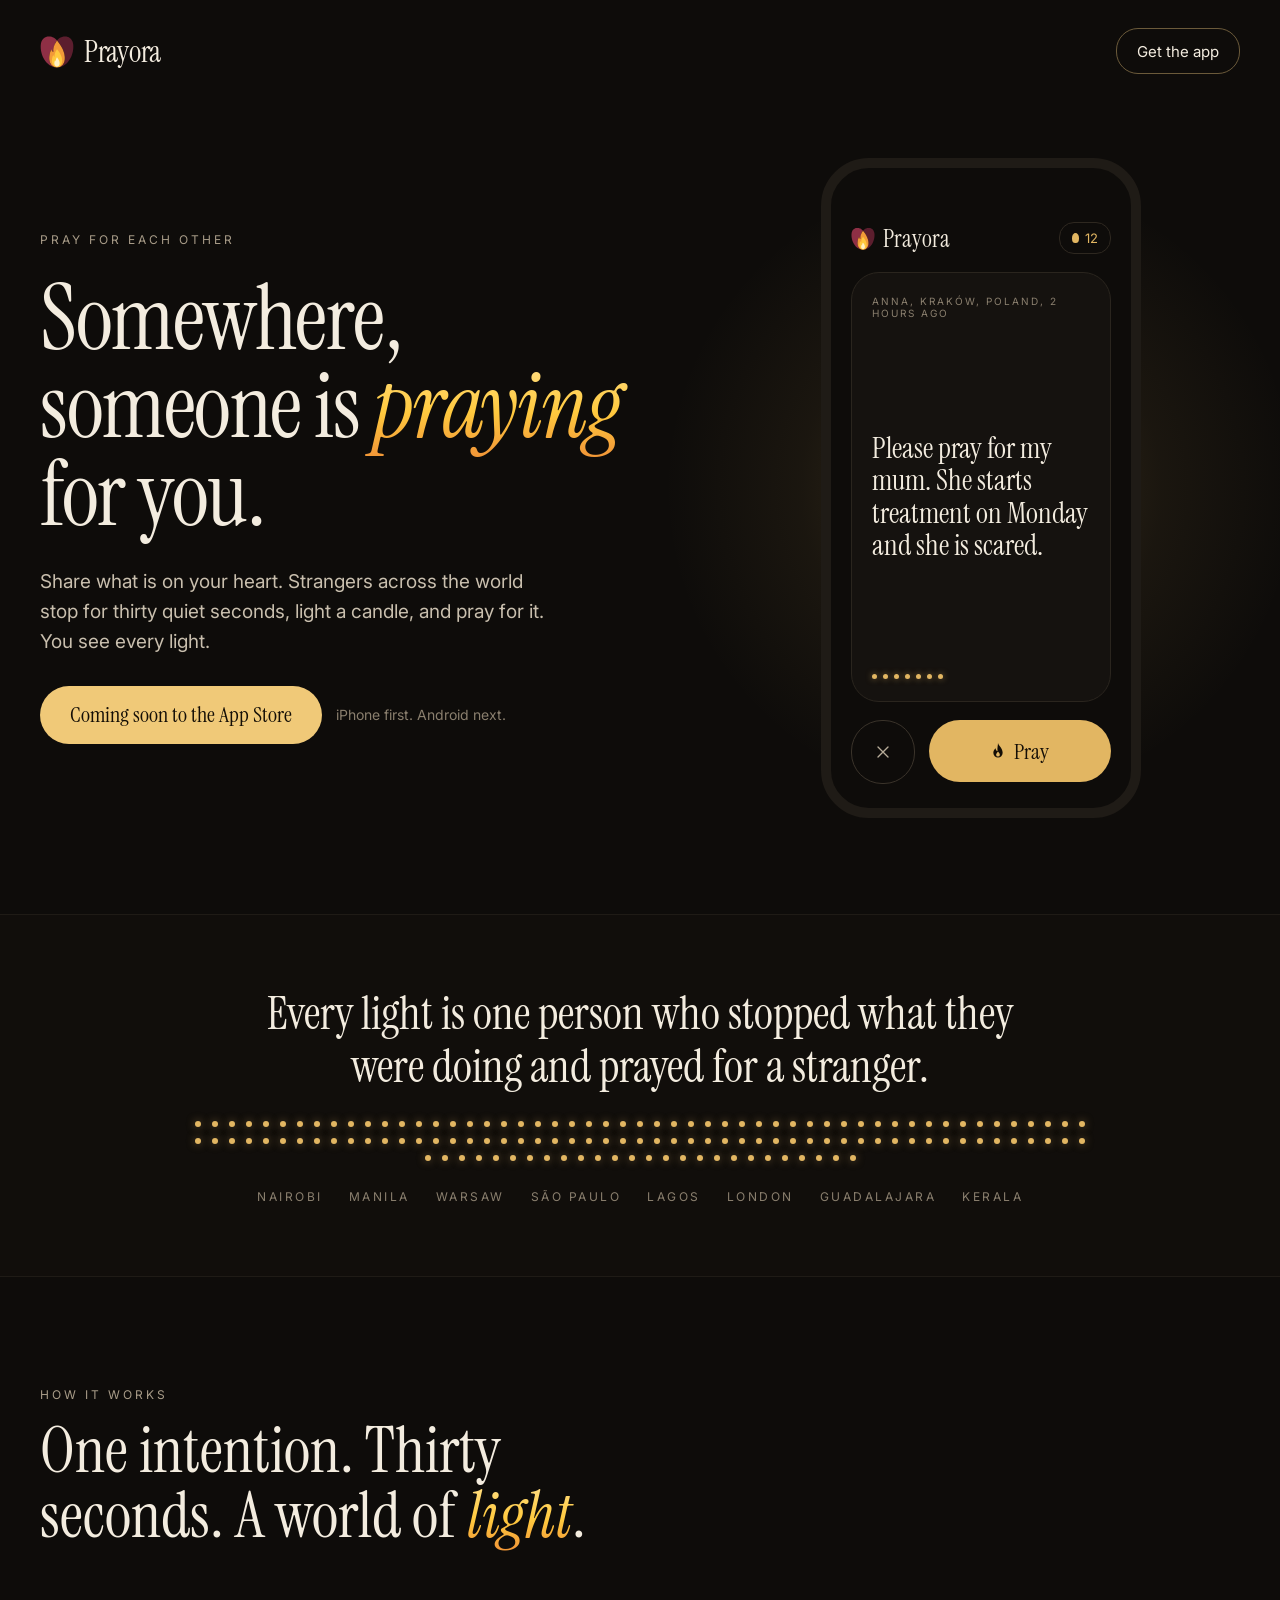
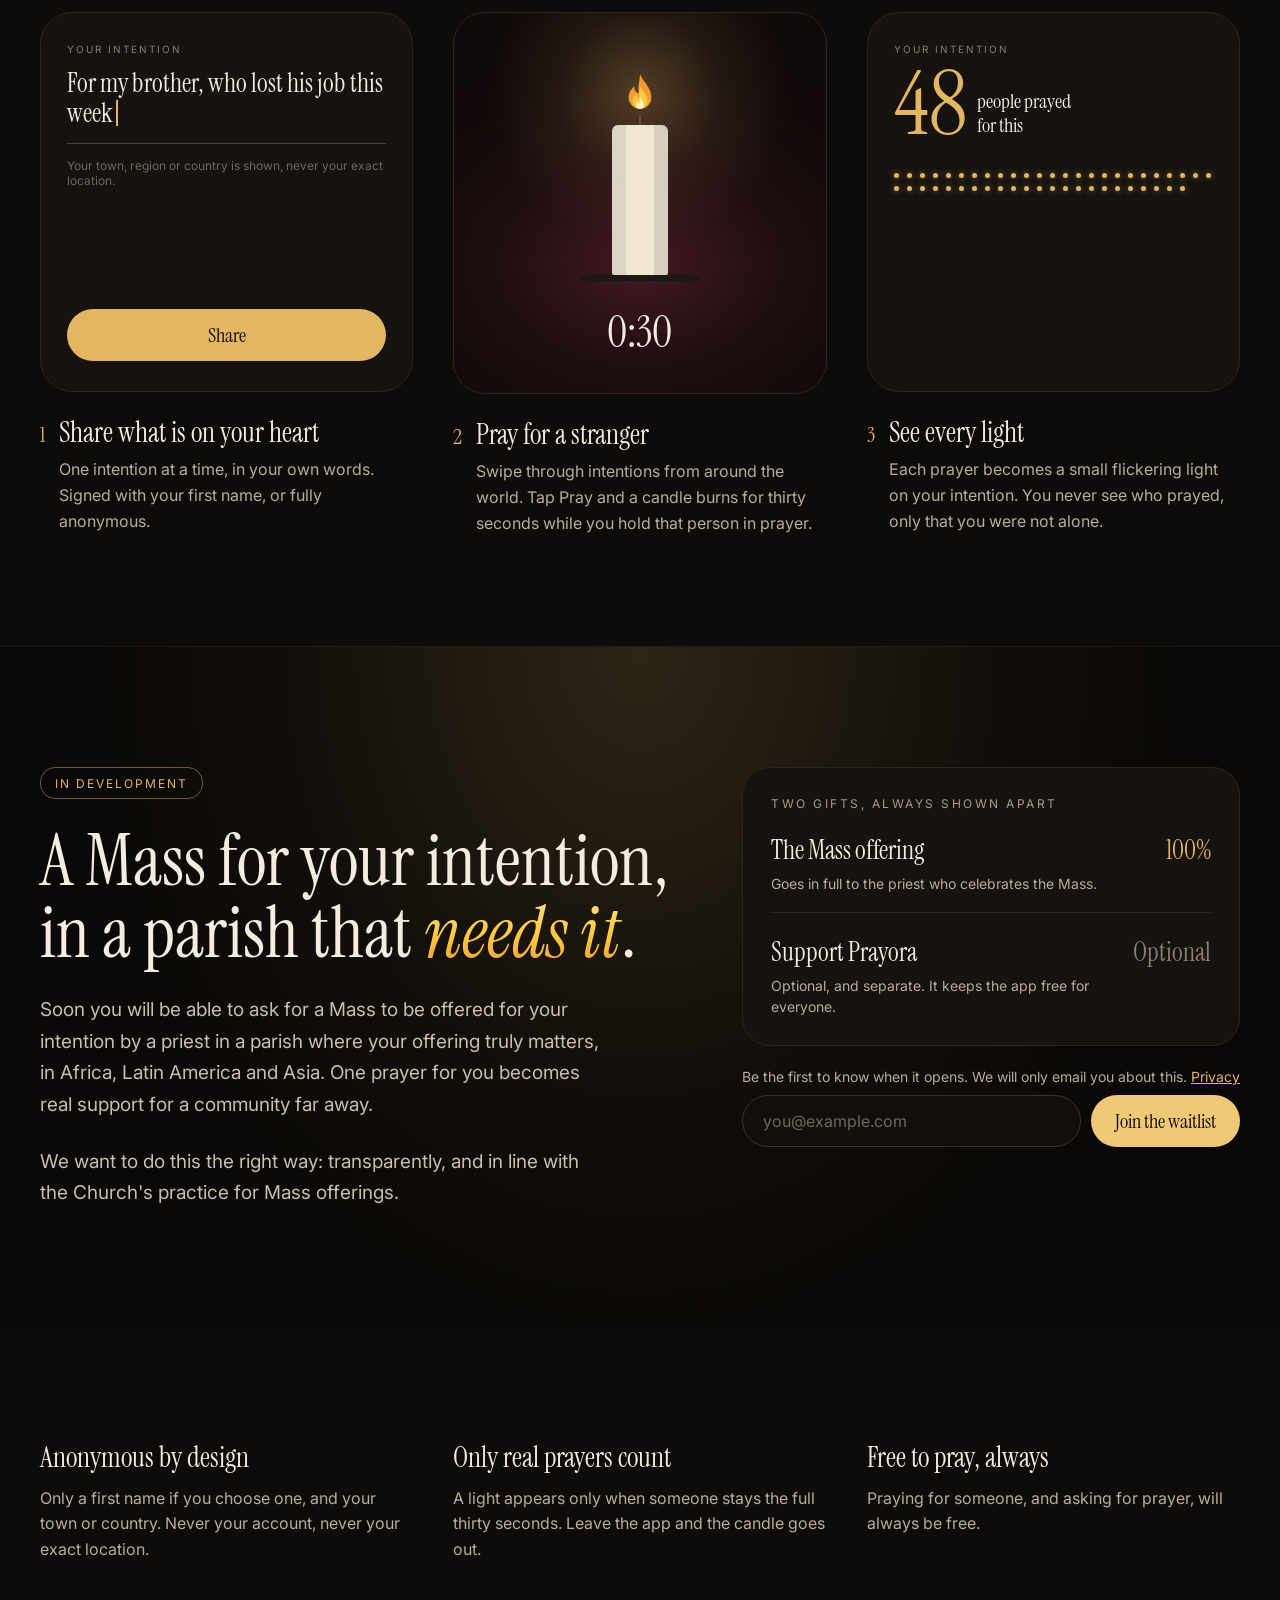
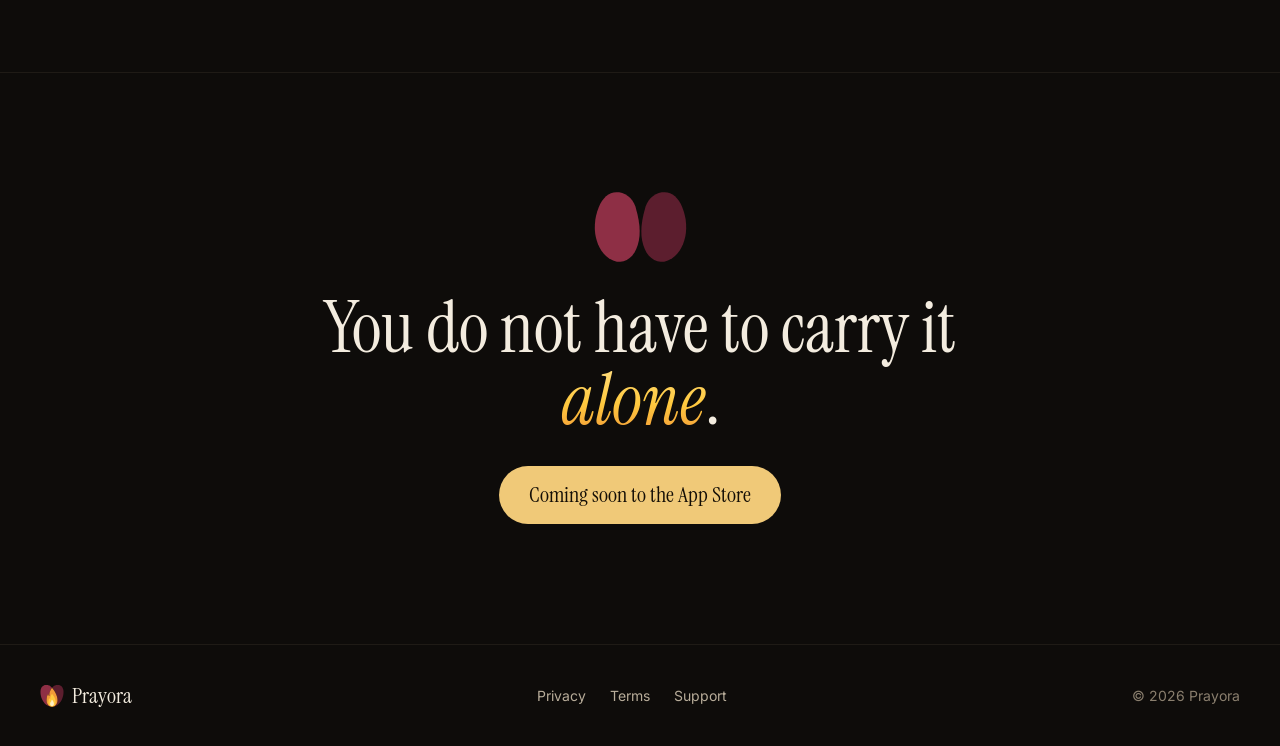
==== commit 46b8fcb8: "Stronger flame gradient so it shows on short words like alone Co-Authored-By: Claude Opus 5.5 <norep" ====
--- a/index.html
+++ b/index.html
@@ -23,7 +23,7 @@
 .fl{animation:flame 2.4s ease-in-out infinite;transform-origin:50% 100%}
 input::placeholder{color:#6F675A}
 @media (max-width:700px){.step .txt{order:-1}}
-.flame-text{font-style:italic;color:#FFC93E;background:linear-gradient(180deg,#FFE7A8 0%,#FFC93E 45%,#F29A38 100%);-webkit-background-clip:text;background-clip:text;-webkit-text-fill-color:transparent;padding:0.05em 0.1em 0.24em 0.12em;margin:-0.05em -0.1em -0.24em -0.12em}
+.flame-text{font-style:italic;color:#FFC93E;background:linear-gradient(180deg,#FFE7A8 0%,#FFD25A 32%,#FFC93E 48%,#F29A38 76%,#EC8A2E 100%);-webkit-background-clip:text;background-clip:text;-webkit-text-fill-color:transparent;padding:0.05em 0.1em 0.24em 0.12em;margin:-0.05em -0.1em -0.24em -0.12em}
 </style>
 
 </head>
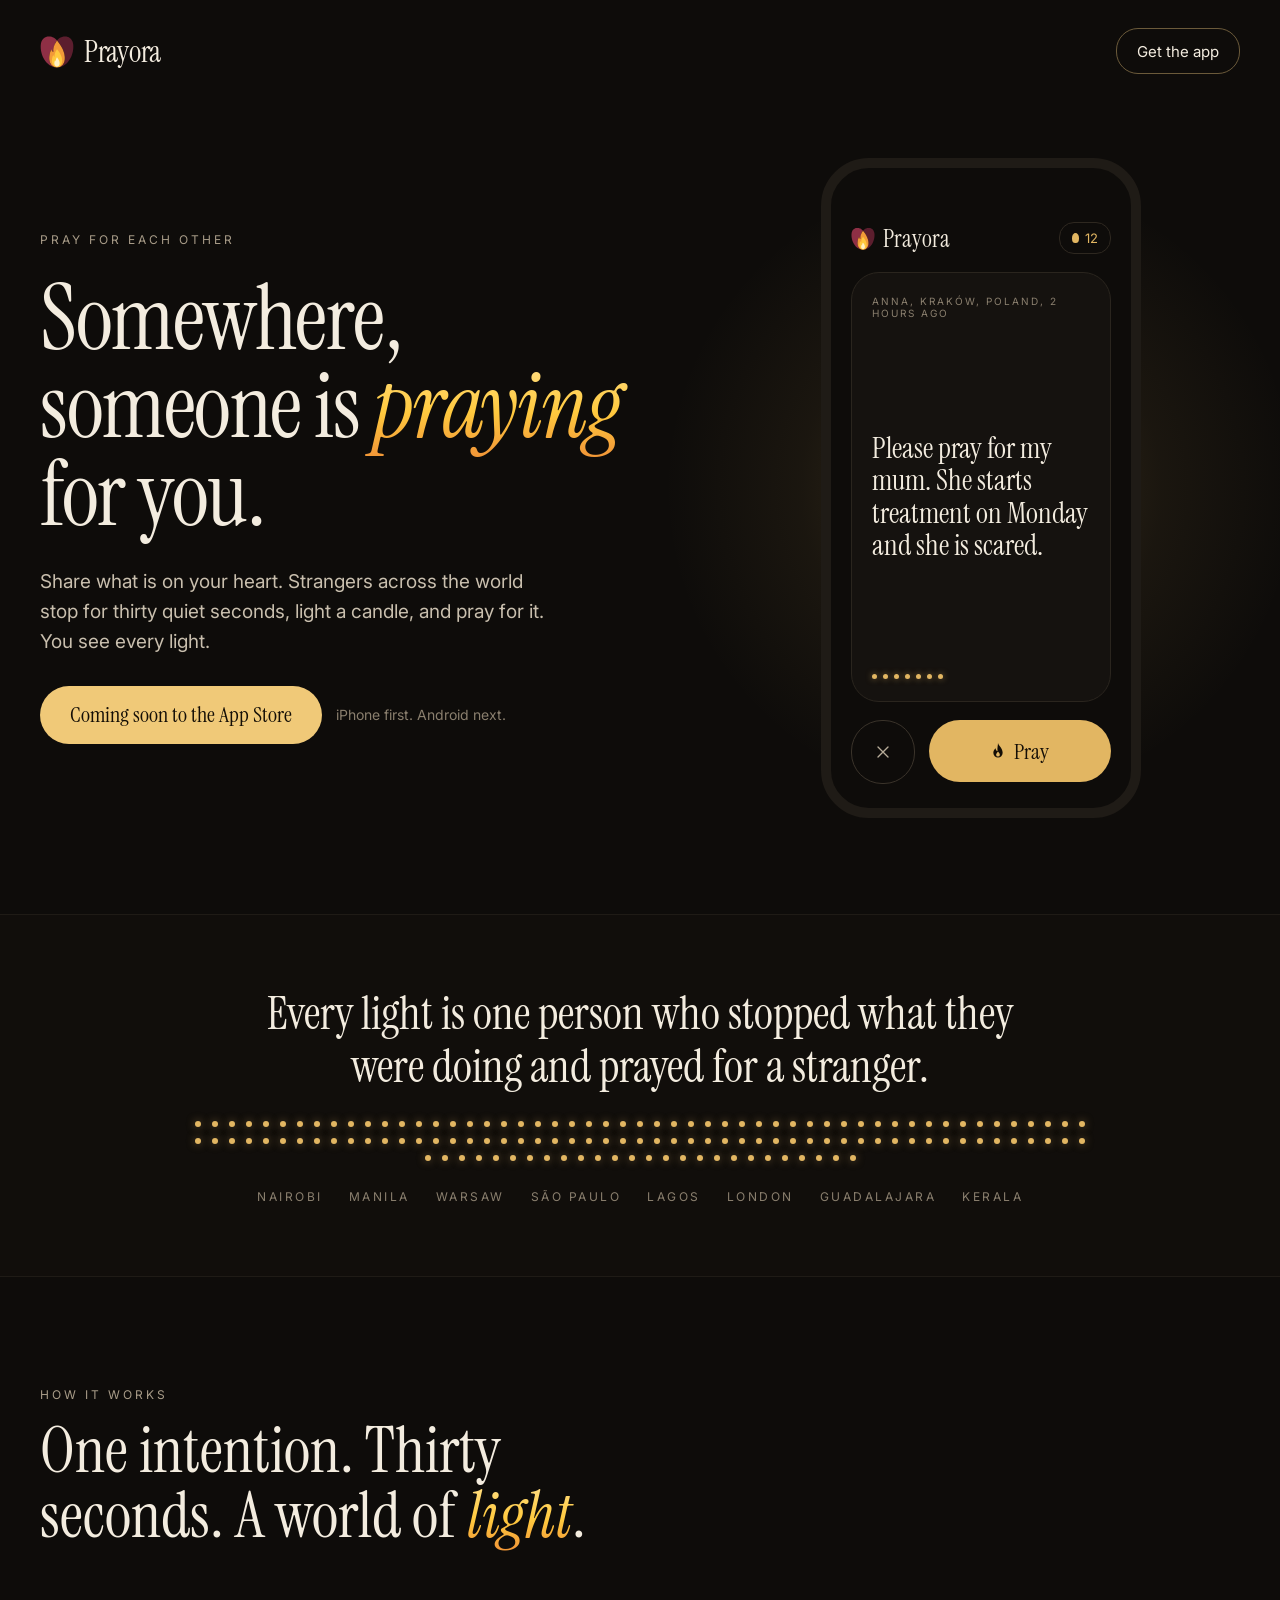
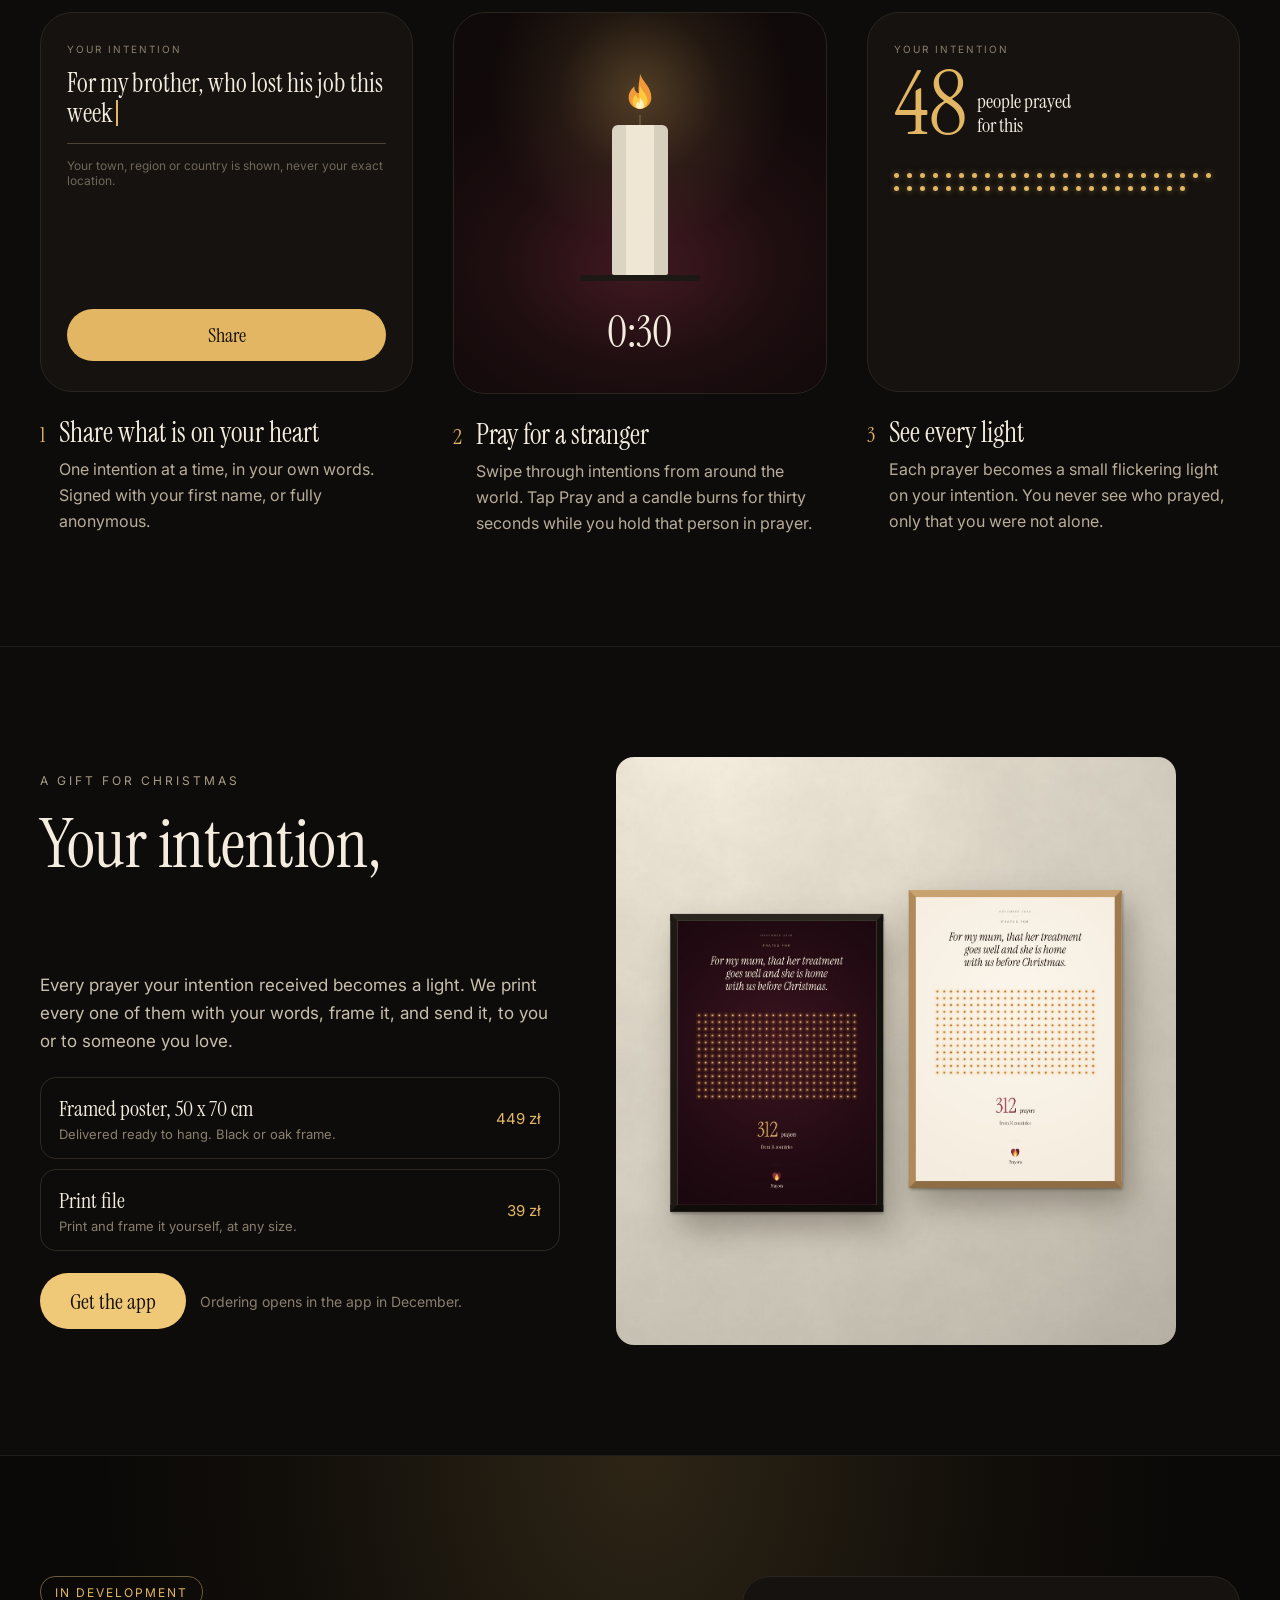
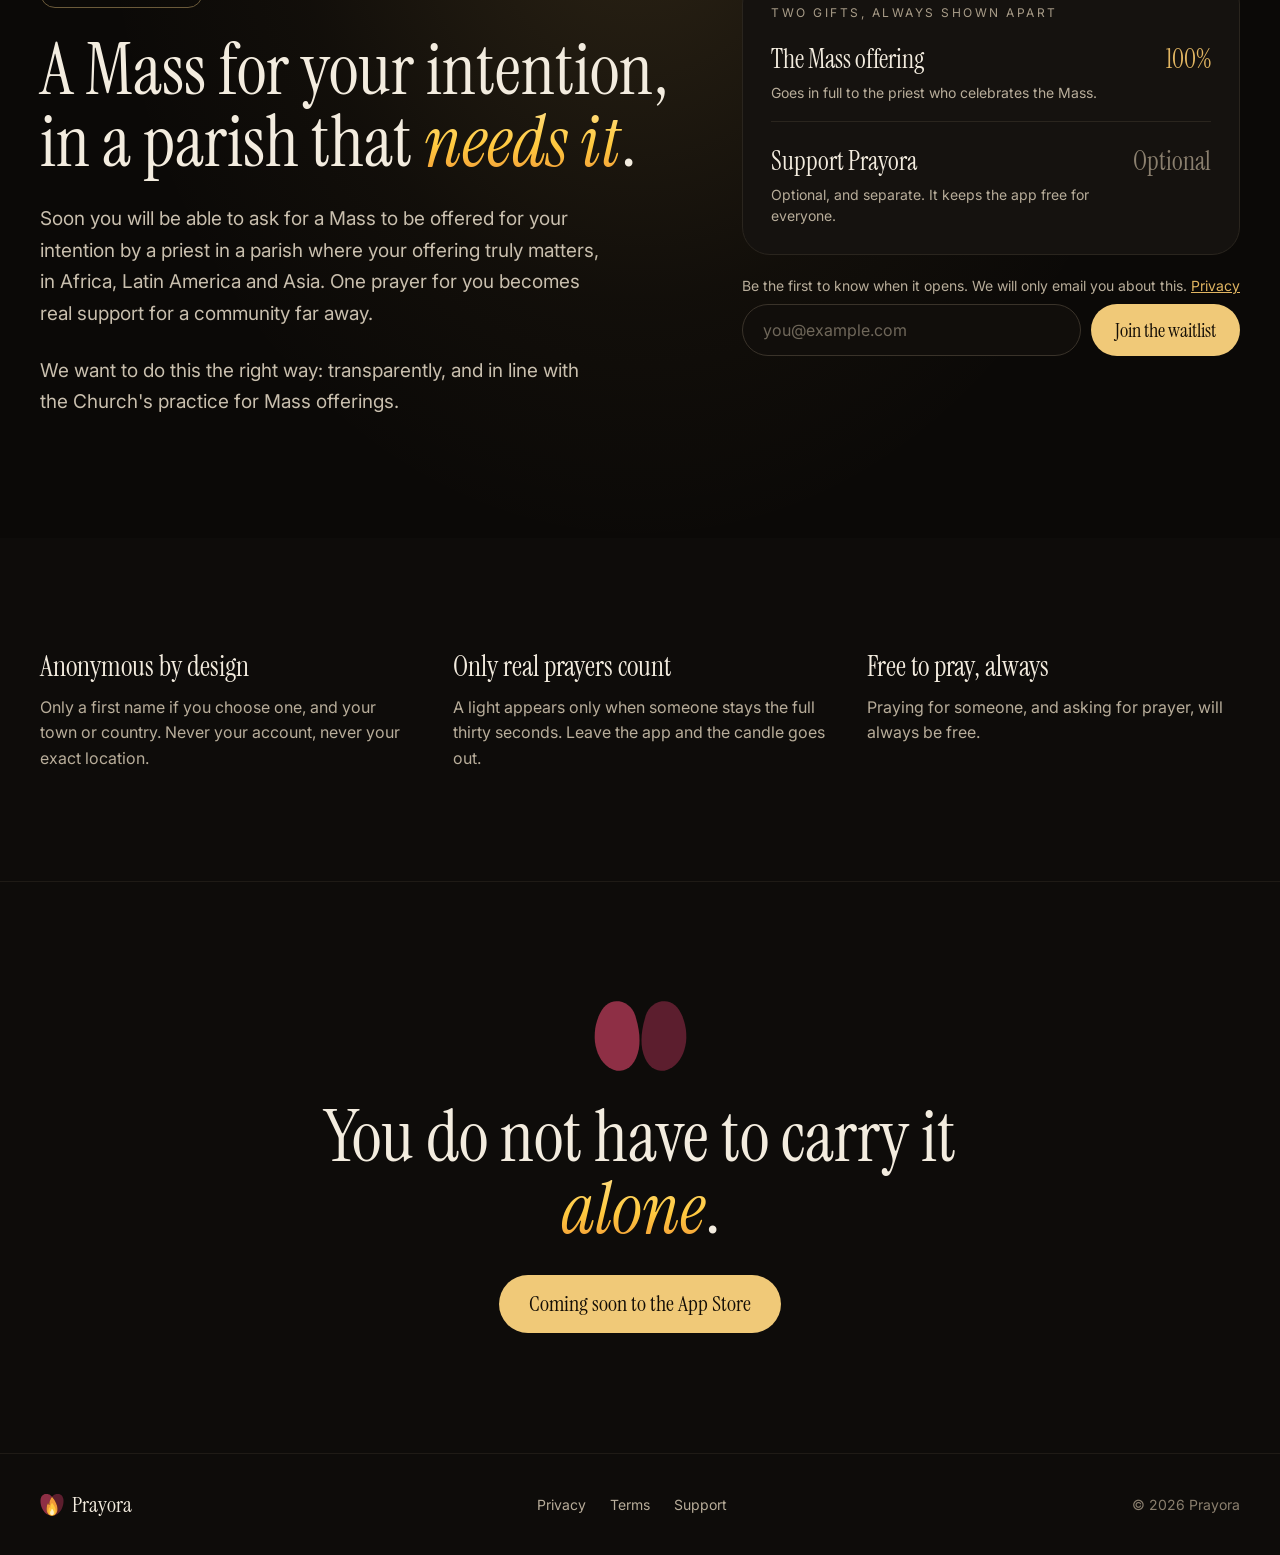
==== commit 0532b0a5: "Poster section: your intention as a gift, remembered, on your wall Co-Authored-By: Claude Opus 5.5 <" ====
--- a/index.html
+++ b/index.html
@@ -24,6 +24,11 @@
 input::placeholder{color:#6F675A}
 @media (max-width:700px){.step .txt{order:-1}}
 .flame-text{font-style:italic;color:#FFC93E;background:linear-gradient(180deg,#FFE7A8 0%,#FFD25A 32%,#FFC93E 48%,#F29A38 76%,#EC8A2E 100%);-webkit-background-clip:text;background-clip:text;-webkit-text-fill-color:transparent;padding:0.05em 0.1em 0.24em 0.12em;margin:-0.05em -0.1em -0.24em -0.12em}
+.rot{display:inline-grid}.rot>span{grid-area:1/1;opacity:0;animation:rot 12s infinite}
+.rot>span:nth-child(2){animation-delay:3s}.rot>span:nth-child(3){animation-delay:6s}.rot>span:nth-child(4){animation-delay:9s}
+@keyframes rot{0%{opacity:0;transform:translateY(10px)}4%,22%{opacity:1;transform:none}27%,100%{opacity:0;transform:translateY(-10px)}}
+@media (prefers-reduced-motion:reduce){.rot>span{animation:none}.rot>span:first-child{opacity:1}}
+.pframe{box-sizing:border-box;border-style:solid;box-shadow:8px 16px 30px rgba(43,33,24,.35),1px 2px 3px rgba(0,0,0,.35)}
 </style>
 
 </head>
@@ -131,6 +136,28 @@
 <div class="txt" style="display: flex; gap: 14px; align-items: baseline"><span style="font-family: 'Instrument Serif', Georgia, serif; font-size: 22px; color: #E2B662">3</span><div style="display: flex; flex-direction: column; gap: 6px"><h3 style="margin: 0; font-family: 'Instrument Serif', Georgia, serif; font-weight: 400; font-size: 28px">See every light</h3><p style="margin: 0; font-size: 16px; line-height: 1.6; color: #B8AD9A">Each prayer becomes a small flickering light on your intention. You never see who prayed, only that you were not alone.</p></div></div>
 </div>
 
+</div>
+</section>
+
+<section id="poster" style="border-top: 1px solid #1F1B16">
+<div style="max-width: 1200px; margin: 0 auto; padding: 110px 24px; display: flex; flex-wrap: wrap; align-items: center; gap: 56px">
+<div style="flex: 1 1 380px; display: flex; flex-direction: column; gap: 22px; max-width: 520px">
+<div style="font-size: 12px; letter-spacing: 3px; text-transform: uppercase; color: #A89C88">A gift for Christmas</div>
+<h2 style="margin: 0; font-family: 'Instrument Serif', Georgia, serif; font-weight: 400; font-size: clamp(44px, 6vw, 68px); line-height: 1.02; letter-spacing: -0.5px">Your intention,<br><span class="rot"><span class="flame-text">as a gift.</span><span class="flame-text">remembered.</span><span class="flame-text">on your wall.</span><span class="flame-text">kept in light.</span></span></h2>
+<p style="margin: 0; font-size: 17px; line-height: 1.65; color: #C9BFAE">Every prayer your intention received becomes a light. We print every one of them with your words, frame it, and send it, to you or to someone you love.</p>
+<div style="display: flex; flex-direction: column; gap: 10px">
+<div style="display: flex; align-items: center; gap: 14px; padding: 16px 18px; border: 1px solid #2E2820; border-radius: 16px"><div><div style="font-family: 'Instrument Serif', Georgia, serif; font-size: 22px">Framed poster, 50 x 70 cm</div><div style="font-size: 13px; color: #8A7F6E; margin-top: 3px">Delivered ready to hang. Black or oak frame.</div></div><div style="margin-left: auto; font-size: 15px; color: #E2B662; white-space: nowrap">449 zł</div></div>
+<div style="display: flex; align-items: center; gap: 14px; padding: 16px 18px; border: 1px solid #2E2820; border-radius: 16px"><div><div style="font-family: 'Instrument Serif', Georgia, serif; font-size: 22px">Print file</div><div style="font-size: 13px; color: #8A7F6E; margin-top: 3px">Print and frame it yourself, at any size.</div></div><div style="margin-left: auto; font-size: 15px; color: #E2B662; white-space: nowrap">39 zł</div></div>
+</div>
+<div style="display: flex; flex-wrap: wrap; gap: 14px; align-items: center">
+<a href="#get" style="display: inline-flex; align-items: center; justify-content: center; height: 56px; padding: 0 30px; border-radius: 28px; background: #F0C978; color: #140E06; text-decoration: none; font-family: 'Instrument Serif', Georgia, serif; font-size: 22px">Get the app</a>
+<span style="font-size: 14px; color: #8A7F6E">Ordering opens in the app in December.</span>
+</div>
+</div>
+<div style="flex: 1 1 380px; max-width: 560px; aspect-ratio: 1 / 1.05; border-radius: 18px; background: url(img/wall.jpg) center / cover; display: flex; align-items: center; justify-content: center" role="img" aria-label="Two framed posters on a wall: a burgundy one in a black frame and an off-white one in an oak frame, each with an intention and a wall of lights">
+<div class="pframe" style="width: 38%; aspect-ratio: 5 / 7; border-width: 7px; border-color: #2B2520 #15110E #0F0C0A #1E1915; background: url(img/poster-burgundy.jpg) center / cover; transform: translate(-6%, 4%)"></div>
+<div class="pframe" style="width: 38%; aspect-ratio: 5 / 7; border-width: 7px; border-color: #C9A26F #9E7A4E #8E6D45 #B08A5A; background: url(img/poster-offwhite.jpg) center / cover; transform: translate(6%, -4%)"></div>
+</div>
 </div>
 </section>
 
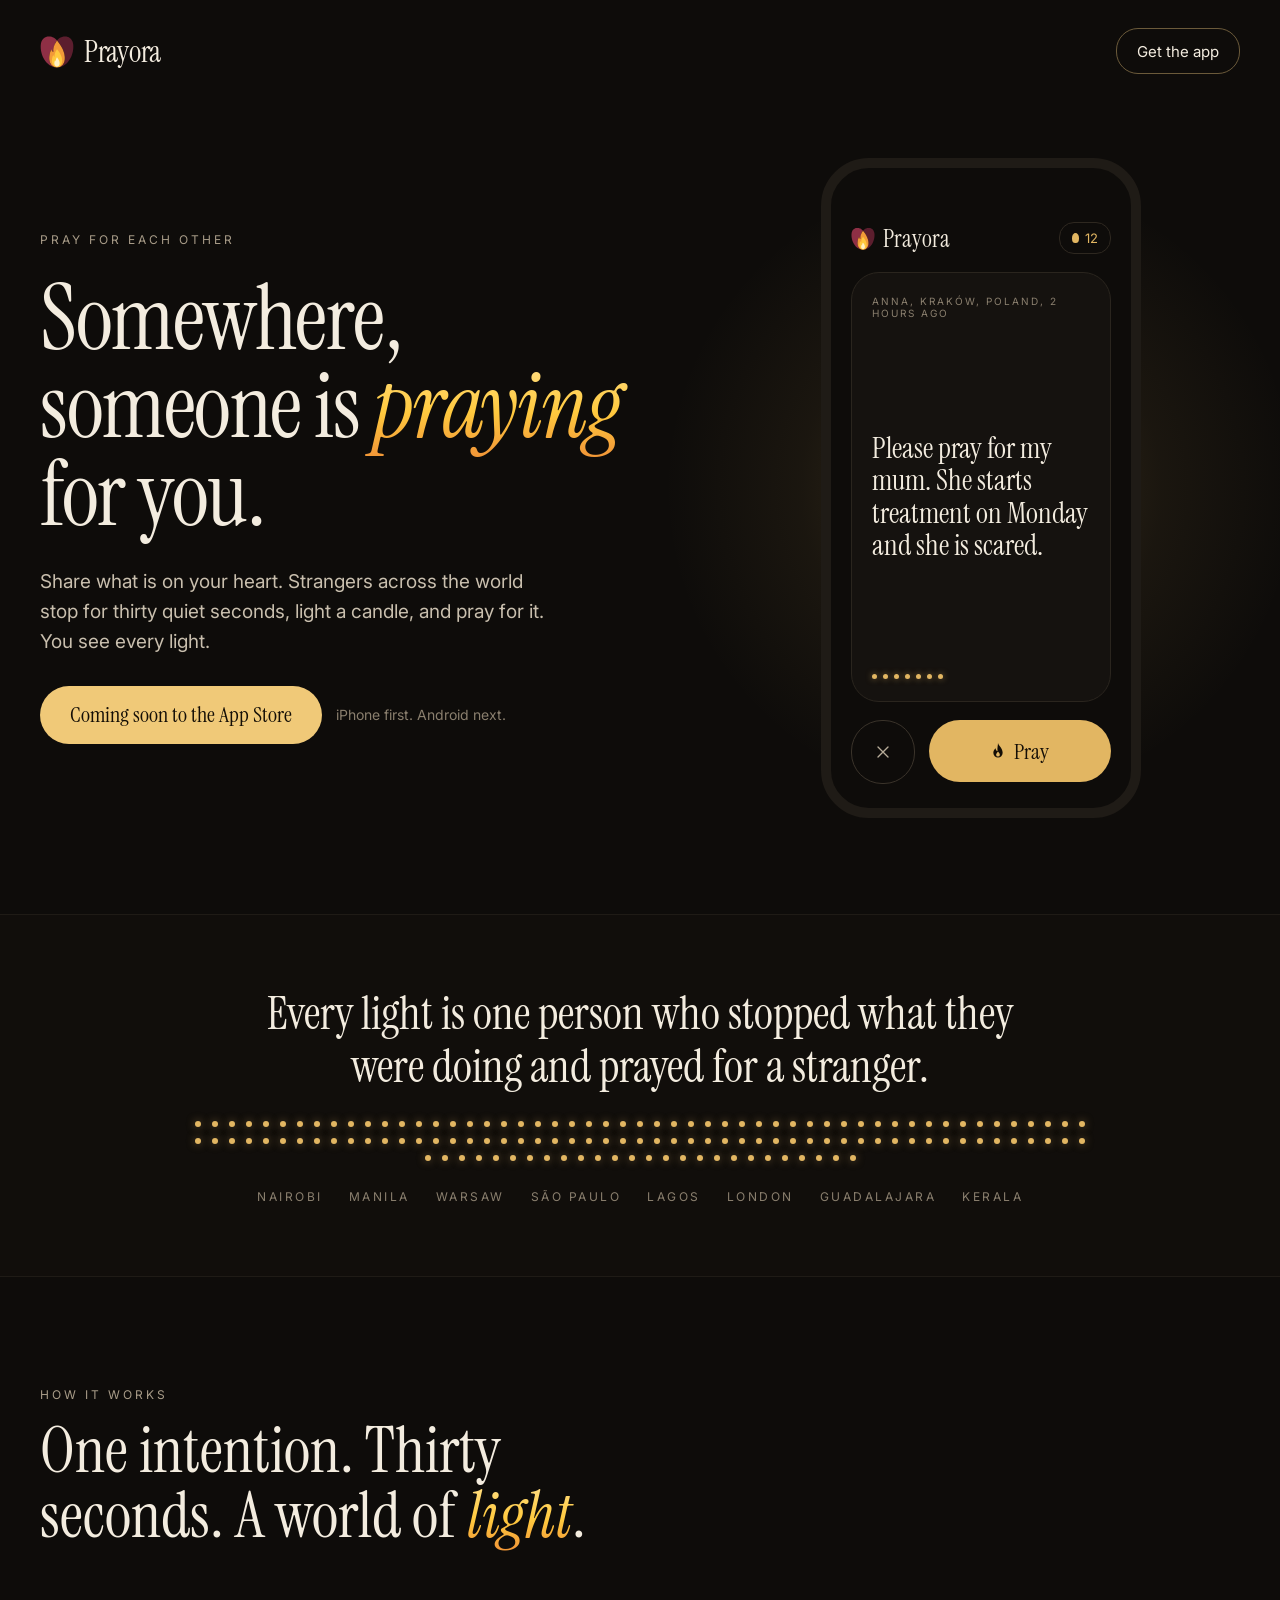
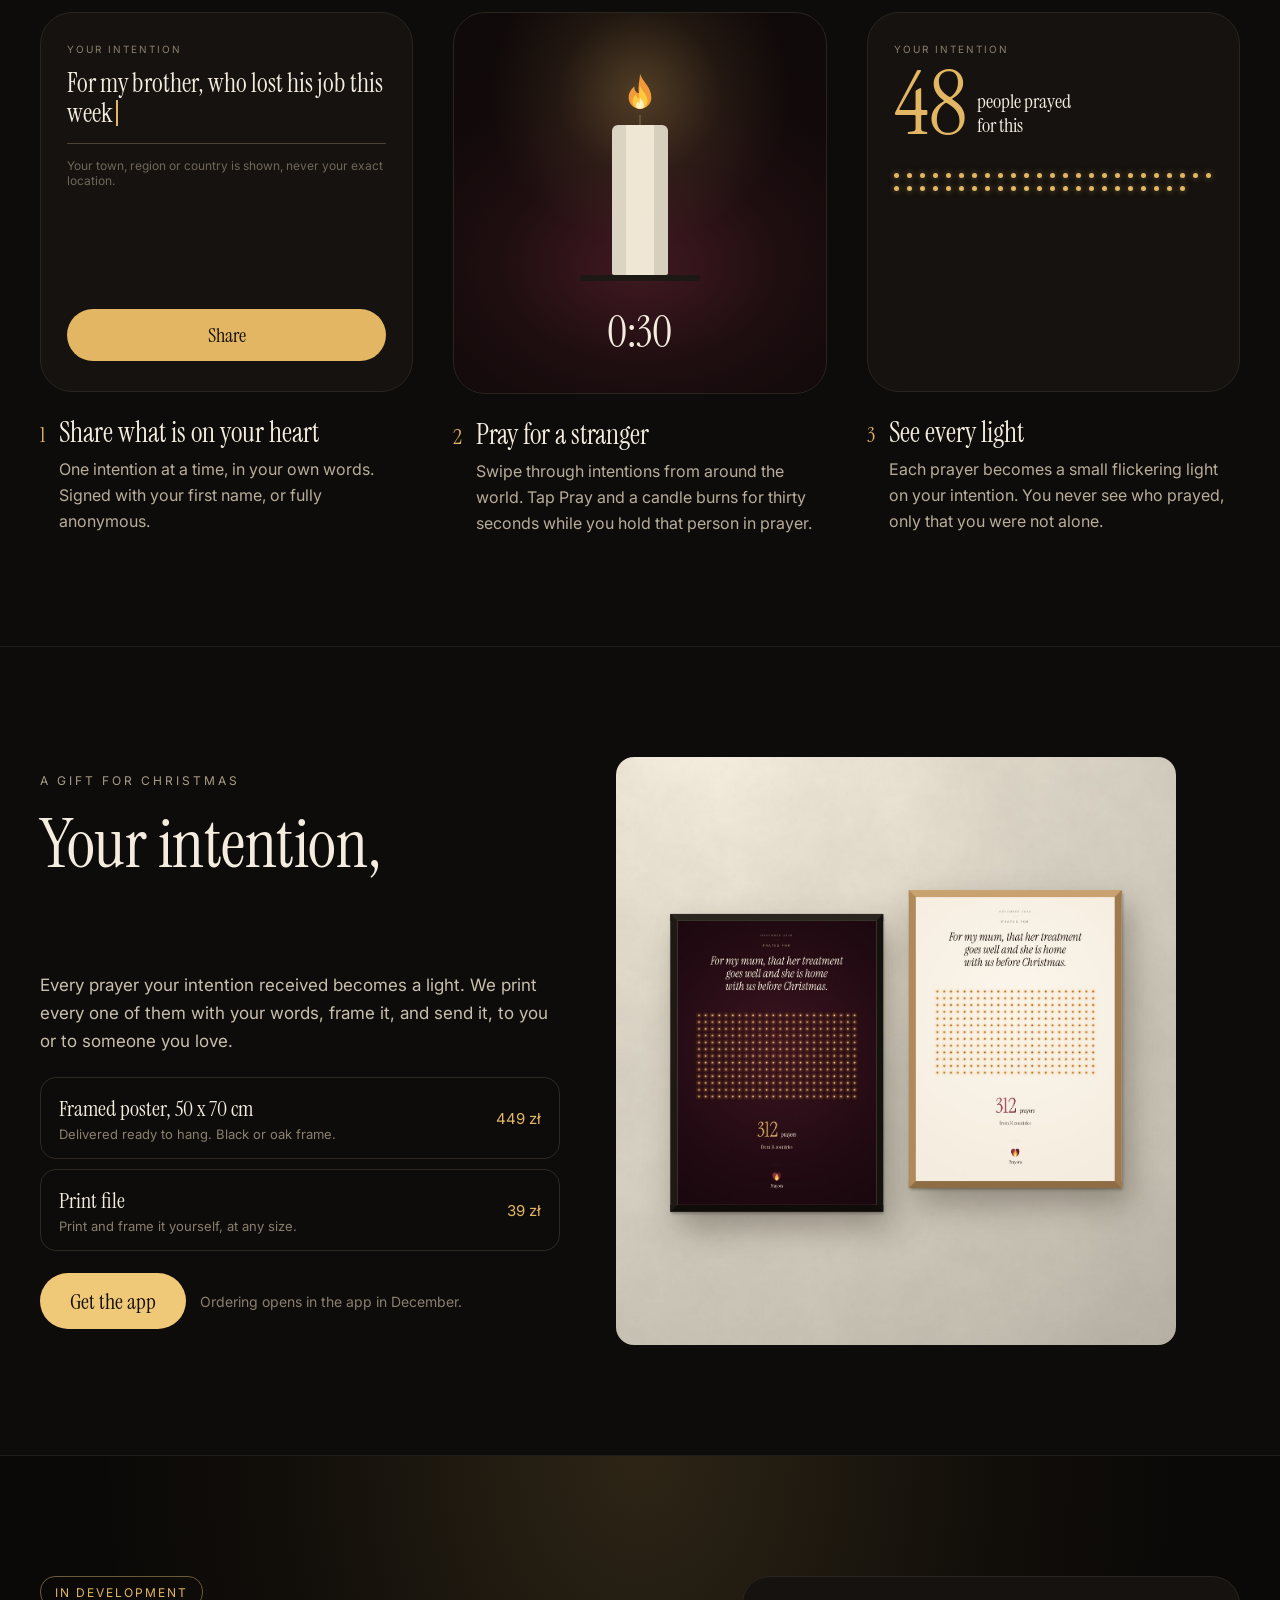
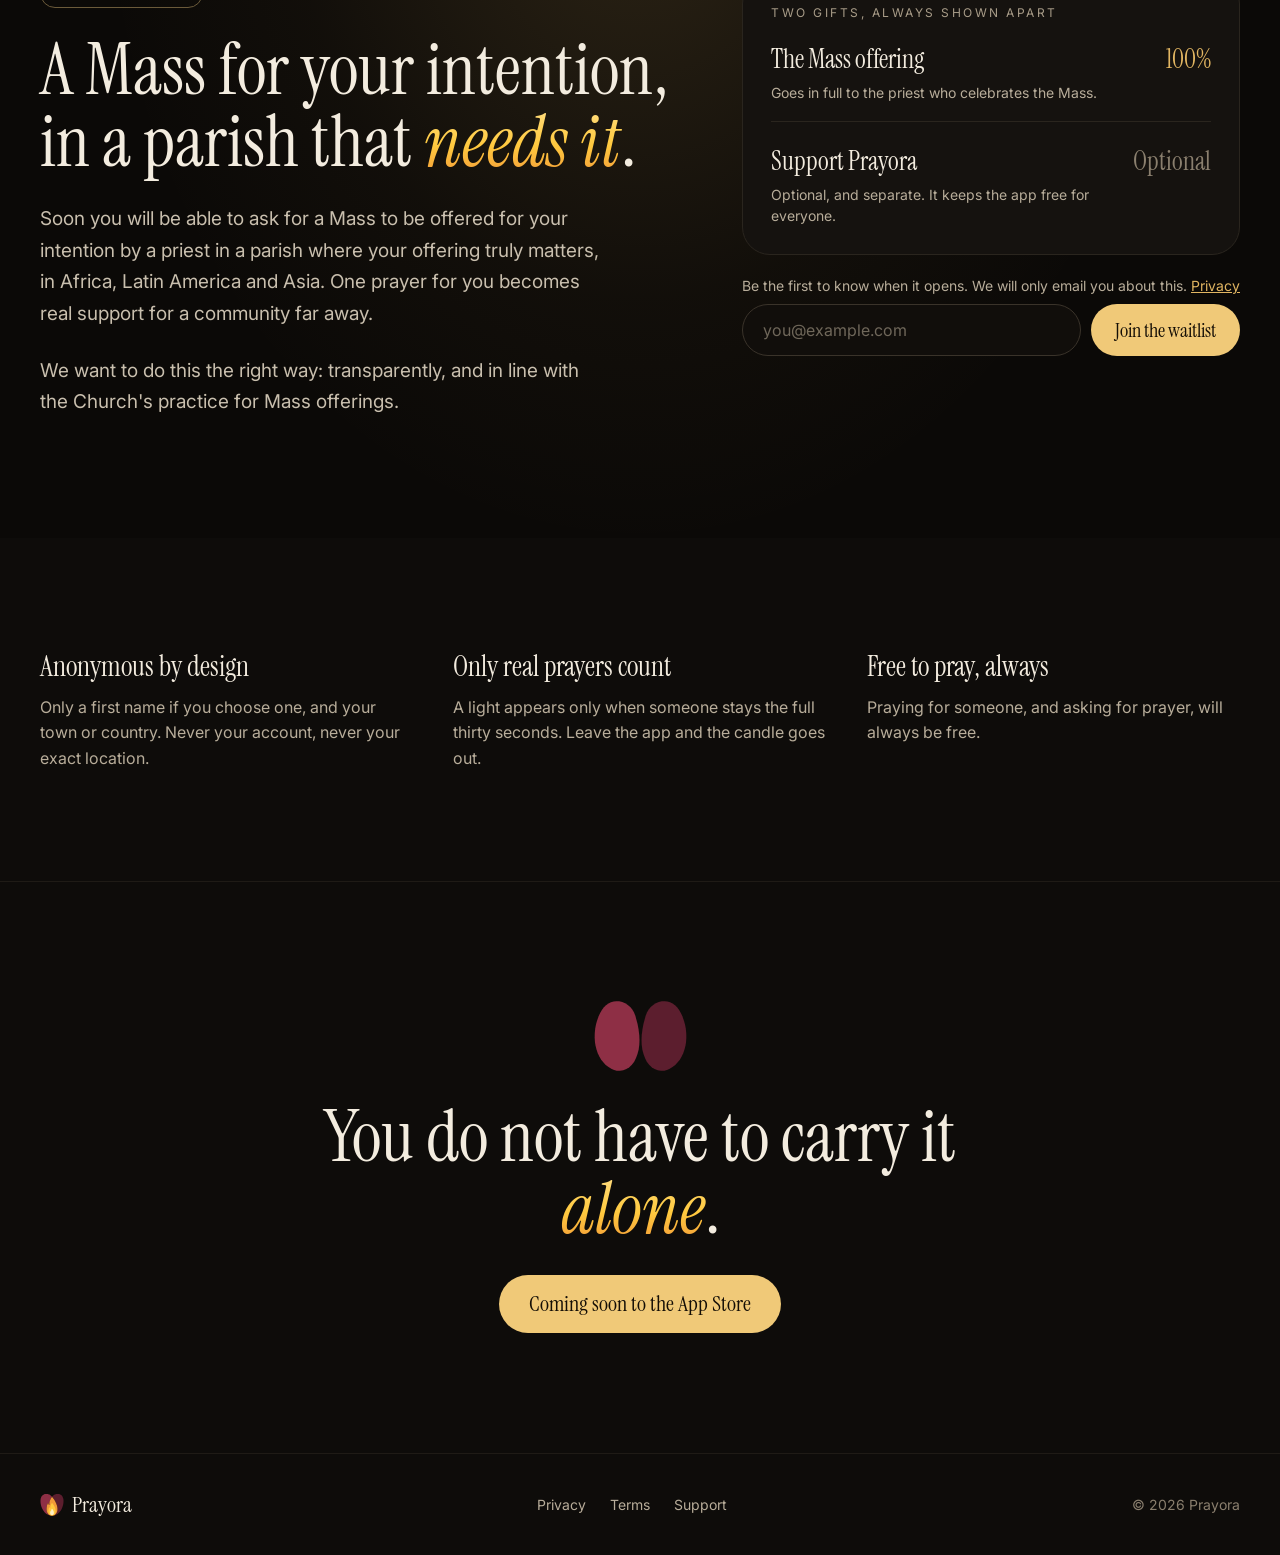
==== commit 869fcfb4: "Hero phone cycles through intention cards from around the world Co-Authored-By: Claude Opus 5.5 <nor" ====
--- a/index.html
+++ b/index.html
@@ -58,15 +58,15 @@
 
 <div style="flex: 1 1 380px; min-width: 0; display: flex; justify-content: center; position: relative">
 <div aria-hidden="true" style="position: absolute; top: 50%; left: 50%; width: 640px; height: 640px; transform: translate(-50%, -50%); background: radial-gradient(circle, rgba(226,182,98,0.22) 0%, rgba(226,182,98,0.06) 40%, rgba(226,182,98,0) 70%)"></div>
-<div role="img" aria-label="The Prayora app showing an intention card from Anna in Kraków" style="position: relative; width: 320px; height: 660px; border-radius: 48px; background: #0E0C0A; border: 10px solid #1F1B16; box-sizing: border-box; padding: 54px 20px 24px; display: flex; flex-direction: column; gap: 18px">
+<div role="img" aria-label="The Prayora app showing intention cards from people around the world" style="position: relative; width: 320px; height: 660px; border-radius: 48px; background: #0E0C0A; border: 10px solid #1F1B16; box-sizing: border-box; padding: 54px 20px 24px; display: flex; flex-direction: column; gap: 18px">
 <div style="display: flex; justify-content: space-between; align-items: center">
 <span style="display: flex; align-items: center; gap: 8px"><svg width="24" height="23" viewBox="-48 -51 96 92" aria-hidden="true"><path d="M-15.8,-11.8L-15.5,-10.1L-15.0,-8.6L-14.5,-7.3L-13.7,-6.2L-12.9,-5.3L-12.0,-4.5L-11.0,-4.1L-10.0,-4.0L-10.5,-7.2L-10.5,-10.9L-9.9,-14.8L-8.8,-18.8L-7.3,-23.1L-5.1,-27.7L-2.7,-32.0L0.0,-36.0L-5.2,-29.3L-9.4,-23.3L-12.9,-17.5L-15.8,-11.8ZM0.3,40.0L1.9,39.9L3.9,39.8L7.2,39.3L10.4,38.5L13.5,37.4L16.5,36.0L19.3,34.4L22.1,32.6L25.1,30.2L27.6,27.9L30.3,25.0L32.8,21.9L35.2,18.6L37.0,15.5L39.0,11.9L40.7,8.1L42.2,4.2L43.4,0.2L44.5,-3.9L45.2,-8.1L45.8,-12.3L46.1,-17.6L46.1,-21.2L45.8,-24.9L45.2,-28.4L44.3,-31.5L43.1,-34.5L41.7,-37.1L40.0,-39.6L38.0,-41.7L35.9,-43.4L33.4,-45.0L30.8,-46.1L28.9,-46.7L26.8,-47.1L24.7,-47.4L22.6,-47.5L20.5,-47.5L18.4,-47.2L16.3,-46.8L14.3,-46.2L12.3,-45.5L10.3,-44.6L8.4,-43.5L6.5,-42.2L4.7,-40.9L3.0,-39.3L0.0,-36.0L5.4,-29.0L9.8,-22.6L13.6,-16.3L16.5,-10.4L18.8,-4.4L20.6,1.6L21.6,7.5L21.9,10.7L22.0,13.6L21.9,16.4L21.7,18.9L21.2,21.4L20.6,23.9L19.8,26.1L18.7,28.3L17.5,30.3L16.2,32.2L14.6,33.9L13.0,35.4L11.2,36.7L9.1,37.9L7.1,38.7L5.1,39.4L2.7,39.8L0.3,40.0Z" fill="#5C1E2E"></path><path d="M0.0,-36.0L-3.2,-39.5L-4.9,-41.0L-6.7,-42.4L-8.6,-43.6L-10.5,-44.7L-12.5,-45.5L-14.5,-46.3L-16.5,-46.9L-18.6,-47.3L-20.7,-47.5L-22.8,-47.5L-24.9,-47.4L-27.0,-47.1L-29.1,-46.6L-31.0,-46.0L-32.6,-45.3L-34.3,-44.4L-37.2,-42.4L-38.6,-41.1L-39.9,-39.7L-42.0,-36.6L-43.8,-33.0L-45.1,-28.9L-45.8,-24.4L-46.1,-19.6L-45.9,-13.4L-45.2,-8.1L-44.2,-2.9L-42.7,2.7L-40.7,8.1L-38.3,13.3L-35.4,18.2L-32.5,22.3L-29.0,26.5L-25.5,29.9L-21.7,32.8L-17.7,35.4L-13.5,37.4L-9.0,38.8L-4.8,39.7L-2.4,39.9L-1.5,40.0L-1.0,40.0L-0.5,40.0L-0.3,40.0L-2.5,39.9L-4.6,39.5L-6.7,38.9L-8.9,38.0L-10.9,36.9L-12.7,35.7L-14.3,34.2L-15.9,32.6L-17.3,30.7L-18.5,28.7L-19.6,26.5L-20.4,24.4L-21.1,21.9L-21.6,19.5L-21.9,16.7L-22.0,14.0L-21.9,11.1L-21.6,7.9L-20.6,2.0L-19.0,-4.0L-16.7,-10.0L-15.8,-11.8L-15.5,-10.1L-15.0,-8.6L-14.5,-7.3L-13.7,-6.2L-12.9,-5.3L-12.0,-4.5L-11.0,-4.1L-10.0,-4.0L-10.5,-7.2L-10.5,-10.5L-10.0,-14.4L-9.0,-18.3L-7.4,-22.7L-5.5,-26.9L-3.0,-31.6L0.0,-36.0ZM-0.2,-35.8L-0.2,-35.8L0.0,-36.0L-0.2,-35.8ZM-0.2,-35.7L-0.3,-35.6L-0.3,-35.6L-0.2,-35.7ZM-0.4,-35.5L-0.5,-35.4L-0.5,-35.4L-0.4,-35.5ZM-0.6,-35.3L-0.7,-35.2L-0.6,-35.2L-0.6,-35.3ZM-0.7,-35.1L-0.8,-34.9L-0.8,-35.0L-0.7,-35.1ZM-0.9,-34.9L-1.0,-34.7L-0.9,-34.8L-0.9,-34.9ZM-1.1,-34.6L-1.3,-34.4L-1.1,-34.6L-1.1,-34.6ZM-1.3,-34.4L-1.4,-34.2L-1.4,-34.2L-1.3,-34.4ZM-1.5,-34.1L-1.6,-34.0L-1.6,-34.0L-1.5,-34.1ZM-1.7,-33.9L-1.8,-33.8L-1.7,-33.8L-1.7,-33.9ZM-1.9,-33.7L-2.0,-33.5L-1.9,-33.6L-1.9,-33.7ZM-2.0,-33.4L-2.2,-33.3L-2.1,-33.4L-2.0,-33.4ZM-2.2,-33.2L-2.4,-33.0L-2.2,-33.2L-2.2,-33.2ZM-2.4,-33.0L-2.6,-32.7L-2.4,-33.0L-2.4,-33.0ZM-2.6,-32.7L-2.8,-32.5L-2.7,-32.5L-2.6,-32.7ZM-2.8,-32.4L-3.0,-32.3L-2.9,-32.3L-2.8,-32.4ZM-3.0,-32.2L-3.1,-32.0L-3.1,-32.1L-3.0,-32.2ZM-3.2,-31.9L-3.3,-31.8L-3.3,-31.9L-3.2,-31.9ZM-3.4,-31.7L-3.5,-31.5L-3.4,-31.6L-3.4,-31.7ZM-3.6,-31.4L-3.7,-31.2L-3.6,-31.4L-3.6,-31.4ZM-3.8,-31.2L-4.0,-30.9L-4.0,-30.9L-3.8,-31.2ZM-4.0,-30.9L-4.2,-30.7L-4.1,-30.7L-4.0,-30.9ZM-4.2,-30.6L-4.4,-30.4L-4.3,-30.5L-4.2,-30.6ZM-4.4,-30.3L-4.6,-30.2L-4.5,-30.2L-4.4,-30.3ZM-4.6,-30.1L-4.7,-29.9L-4.7,-30.0L-4.6,-30.1ZM-4.8,-29.8L-5.0,-29.6L-4.9,-29.8L-4.8,-29.8ZM-5.0,-29.5L-5.2,-29.3L-5.0,-29.5L-5.0,-29.5ZM-5.2,-29.3L-5.4,-29.0L-5.4,-29.0L-5.2,-29.3ZM-5.5,-28.9L-5.6,-28.7L-5.6,-28.8L-5.5,-28.9ZM-5.7,-28.6L-5.8,-28.5L-5.8,-28.5L-5.7,-28.6ZM-5.9,-28.4L-6.0,-28.2L-5.9,-28.3L-5.9,-28.4ZM-6.1,-28.1L-6.2,-27.9L-6.1,-28.0L-6.1,-28.1ZM-6.3,-27.8L-6.4,-27.6L-6.3,-27.8L-6.3,-27.8ZM-6.5,-27.5L-6.7,-27.3L-6.5,-27.5L-6.5,-27.5ZM-6.7,-27.2L-6.9,-27.0L-6.9,-27.0L-6.7,-27.2ZM-6.9,-26.9L-7.1,-26.7L-7.0,-26.7L-6.9,-26.9ZM-7.1,-26.6L-7.3,-26.4L-7.2,-26.5L-7.1,-26.6ZM-7.4,-26.3L-7.5,-26.1L-7.4,-26.2L-7.4,-26.3ZM-7.6,-26.0L-7.7,-25.8L-7.6,-25.9L-7.6,-26.0ZM-7.8,-25.7L-7.9,-25.5L-7.8,-25.7L-7.8,-25.7ZM-8.0,-25.4L-8.2,-25.1L-8.0,-25.4L-8.0,-25.4ZM-8.2,-25.1L-8.4,-24.8L-8.3,-24.9L-8.2,-25.1ZM-8.4,-24.7L-8.6,-24.5L-8.5,-24.6L-8.4,-24.7ZM-8.6,-24.4L-8.8,-24.2L-8.7,-24.3L-8.6,-24.4ZM-8.8,-24.1L-9.0,-23.9L-8.9,-24.0L-8.8,-24.1ZM-9.0,-23.8L-9.2,-23.6L-9.1,-23.8L-9.0,-23.8ZM-9.2,-23.5L-9.4,-23.3L-9.3,-23.5L-9.2,-23.5ZM-9.4,-23.2L-9.6,-22.9L-9.4,-23.2L-9.4,-23.2ZM-9.7,-22.8L-9.8,-22.6L-9.8,-22.6L-9.7,-22.8ZM-9.9,-22.5L-10.0,-22.3L-10.0,-22.3L-9.9,-22.5ZM-10.1,-22.2L-10.2,-22.0L-10.2,-22.1L-10.1,-22.2ZM-10.3,-21.8L-10.4,-21.7L-10.4,-21.8L-10.3,-21.8ZM-10.5,-21.5L-10.6,-21.3L-10.5,-21.5L-10.5,-21.5ZM-10.7,-21.2L-10.9,-21.0L-10.7,-21.2L-10.7,-21.2ZM-10.9,-20.9L-11.1,-20.6L-11.1,-20.6L-10.9,-20.9ZM-11.2,-20.5L-11.3,-20.3L-11.3,-20.3L-11.2,-20.5ZM-11.4,-20.1L-11.5,-19.9L-11.5,-20.0L-11.4,-20.1ZM-11.6,-19.8L-11.7,-19.6L-11.6,-19.7L-11.6,-19.8ZM-11.8,-19.5L-11.9,-19.3L-11.8,-19.4L-11.8,-19.5ZM-12.0,-19.1L-12.1,-18.9L-12.0,-19.1L-12.0,-19.1ZM-12.2,-18.8L-12.3,-18.5L-12.2,-18.8L-12.2,-18.8ZM-12.3,-18.5L-12.5,-18.2L-12.5,-18.2L-12.3,-18.5ZM-12.6,-18.0L-12.7,-17.8L-12.7,-17.9L-12.6,-18.0ZM-12.8,-17.7L-12.9,-17.5L-12.9,-17.6L-12.8,-17.7ZM-13.0,-17.3L-13.1,-17.1L-13.1,-17.2L-13.0,-17.3ZM-13.2,-17.0L-13.3,-16.8L-13.2,-16.9L-13.2,-17.0ZM-13.4,-16.7L-13.5,-16.4L-13.4,-16.6L-13.4,-16.7ZM-13.6,-16.3L-13.7,-16.0L-13.6,-16.3L-13.6,-16.3ZM-13.8,-16.0L-13.9,-15.6L-13.9,-15.7L-13.8,-16.0ZM-14.0,-15.5L-14.1,-15.3L-14.1,-15.3L-14.0,-15.5ZM-14.2,-15.2L-14.3,-14.9L-14.3,-15.0L-14.2,-15.2ZM-14.4,-14.8L-14.5,-14.6L-14.4,-14.7L-14.4,-14.8ZM-14.6,-14.4L-14.7,-14.2L-14.6,-14.4L-14.6,-14.4ZM-14.7,-14.1L-14.9,-13.8L-14.8,-14.0L-14.7,-14.1ZM-14.9,-13.7L-15.1,-13.4L-14.9,-13.7L-14.9,-13.7ZM-15.1,-13.3L-15.3,-13.0L-15.2,-13.1L-15.1,-13.3ZM-15.3,-12.9L-15.4,-12.7L-15.4,-12.7L-15.3,-12.9ZM-15.5,-12.5L-15.6,-12.3L-15.6,-12.4L-15.5,-12.5ZM-15.7,-12.2L-15.8,-11.9L-15.7,-12.1L-15.7,-12.2Z" fill="#8E2F45"></path><path d="M0.7,40.0L2.9,39.8L5.1,39.4L7.1,38.7L9.3,37.8L11.2,36.7L13.0,35.4L14.6,33.9L16.2,32.2L17.5,30.3L18.7,28.3L19.8,26.1L20.6,23.9L21.2,21.4L21.7,18.9L21.9,16.4L22.0,13.6L21.9,10.7L21.6,7.5L20.6,1.6L18.8,-4.4L16.5,-10.4L13.6,-16.3L9.8,-22.6L5.4,-29.0L0.0,-36.0L-2.7,-32.0L-5.1,-27.7L-7.3,-23.1L-8.8,-18.8L-9.9,-14.8L-10.5,-10.9L-10.5,-7.2L-10.0,-4.0L-11.0,-4.1L-12.0,-4.5L-12.9,-5.3L-13.7,-6.2L-14.5,-7.3L-15.0,-8.6L-15.5,-10.1L-15.8,-11.8L-16.7,-10.0L-17.9,-6.9L-19.1,-3.6L-20.7,2.4L-21.7,8.3L-21.9,11.1L-22.0,14.3L-21.9,16.9L-21.5,19.7L-21.1,22.1L-20.3,24.6L-19.4,27.0L-18.3,29.1L-17.0,31.1L-15.6,32.9L-14.0,34.5L-12.1,36.1L-10.3,37.3L-8.2,38.3L-5.9,39.2L-3.8,39.7L-1.6,39.9L0.7,40.0Z" fill="#F29A38"/><path d="M0.7,40.0L2.9,39.8L5.1,39.4L7.1,38.7L9.3,37.8L11.2,36.7L13.0,35.4L14.6,33.9L16.2,32.2L17.5,30.3L18.7,28.3L19.8,26.1L20.6,23.9L21.2,21.4L21.7,18.9L21.9,16.4L22.0,13.6L21.9,10.7L21.6,7.5L20.6,1.6L18.8,-4.4L16.5,-10.4L13.6,-16.3L9.8,-22.6L5.4,-29.0L0.0,-36.0L-2.7,-32.0L-5.1,-27.7L-7.3,-23.1L-8.8,-18.8L-9.9,-14.8L-10.5,-10.9L-10.5,-7.2L-10.0,-4.0L-11.0,-4.1L-12.0,-4.5L-12.9,-5.3L-13.7,-6.2L-14.5,-7.3L-15.0,-8.6L-15.5,-10.1L-15.8,-11.8L-16.7,-10.0L-17.9,-6.9L-19.1,-3.6L-20.7,2.4L-21.7,8.3L-21.9,11.1L-22.0,14.3L-21.9,16.9L-21.5,19.7L-21.1,22.1L-20.3,24.6L-19.4,27.0L-18.3,29.1L-17.0,31.1L-15.6,32.9L-14.0,34.5L-12.1,36.1L-10.3,37.3L-8.2,38.3L-5.9,39.2L-3.8,39.7L-1.6,39.9L0.7,40.0Z" fill="#FFC93E" transform="translate(0 36) scale(0.66) translate(0 -36)"/><path d="M0.7,40.0L2.9,39.8L5.1,39.4L7.1,38.7L9.3,37.8L11.2,36.7L13.0,35.4L14.6,33.9L16.2,32.2L17.5,30.3L18.7,28.3L19.8,26.1L20.6,23.9L21.2,21.4L21.7,18.9L21.9,16.4L22.0,13.6L21.9,10.7L21.6,7.5L20.6,1.6L18.8,-4.4L16.5,-10.4L13.6,-16.3L9.8,-22.6L5.4,-29.0L0.0,-36.0L-2.7,-32.0L-5.1,-27.7L-7.3,-23.1L-8.8,-18.8L-9.9,-14.8L-10.5,-10.9L-10.5,-7.2L-10.0,-4.0L-11.0,-4.1L-12.0,-4.5L-12.9,-5.3L-13.7,-6.2L-14.5,-7.3L-15.0,-8.6L-15.5,-10.1L-15.8,-11.8L-16.7,-10.0L-17.9,-6.9L-19.1,-3.6L-20.7,2.4L-21.7,8.3L-21.9,11.1L-22.0,14.3L-21.9,16.9L-21.5,19.7L-21.1,22.1L-20.3,24.6L-19.4,27.0L-18.3,29.1L-17.0,31.1L-15.6,32.9L-14.0,34.5L-12.1,36.1L-10.3,37.3L-8.2,38.3L-5.9,39.2L-3.8,39.7L-1.6,39.9L0.7,40.0Z" fill="#FFF1C4" transform="translate(0 36) scale(0.34) translate(0 -36)"/></svg><span style="font-family: 'Instrument Serif', Georgia, serif; font-size: 24px">Prayora</span></span>
 <span style="display: inline-flex; align-items: center; gap: 6px; height: 30px; padding: 0 12px; border-radius: 15px; border: 1px solid #2E2820; font-size: 13px; color: #E2B662"><span class="fl" style="display: inline-block; width: 7px; height: 10px; border-radius: 50% 50% 45% 45%; background: #E2B662"></span>12</span>
 </div>
-<div style="flex: 1; border-radius: 28px; background: #15120F; border: 1px solid #2A251E; padding: 22px 20px; display: flex; flex-direction: column; gap: 14px">
-<div style="font-size: 10px; letter-spacing: 2px; text-transform: uppercase; color: #8A7F6E">Anna, Kraków, Poland, 2 hours ago</div>
-<div style="flex: 1; display: flex; align-items: center; font-family: 'Instrument Serif', Georgia, serif; font-size: 29px; line-height: 1.12">Please pray for my mum. She starts treatment on Monday and she is scared.</div>
-<div style="display: flex; flex-wrap: wrap; gap: 6px; max-width: 200px">
+<div id="card" style="flex: 1; border-radius: 28px; background: #15120F; border: 1px solid #2A251E; padding: 22px 20px; display: flex; flex-direction: column; gap: 14px; transition: opacity .45s ease, transform .45s ease">
+<div id="card-meta" style="font-size: 10px; letter-spacing: 2px; text-transform: uppercase; color: #8A7F6E">Anna, Kraków, Poland, 2 hours ago</div>
+<div id="card-text" style="flex: 1; display: flex; align-items: center; font-family: 'Instrument Serif', Georgia, serif; font-size: 29px; line-height: 1.12">Please pray for my mum. She starts treatment on Monday and she is scared.</div>
+<div id="card-lights" style="display: flex; flex-wrap: wrap; gap: 6px; max-width: 200px">
 <template data-lights="fewLights"><span class="lt" style="width: 5px; height: 5px; border-radius: 50%; background: #E2B662; box-shadow: 0 0 6px rgba(226,182,98,0.6); animation-delay: ${d.delay}; animation-duration: ${d.dur}"></span></template>
 </div>
 </div>
@@ -276,5 +276,28 @@
 var t0=performance.now(),D=1800;(function step(now){var p=Math.min(1,(now-t0)/D);pose(p);if(p<1)requestAnimationFrame(step);})(t0);});},{threshold:0.6}).observe(s);
 })();
 </script>
+<script>
+// The phone in the hero cycles through a few intention cards.
+(function(){
+if(window.matchMedia&&window.matchMedia('(prefers-reduced-motion: reduce)').matches)return;
+var card=document.getElementById('card');if(!card)return;
+var meta=document.getElementById('card-meta'),text=document.getElementById('card-text'),box=document.getElementById('card-lights');
+var cards=[
+['Anna, Kraków, Poland, 2 hours ago','Please pray for my mum. She starts treatment on Monday and she is scared.',7],
+['Daniel, Manchester, United Kingdom, 20 minutes ago','For my brother, who lost his job this week. Let him find hope again.',23],
+['Maria, Madrid, Spain, 1 hour ago','For our little girl, who has surgery tomorrow morning.',41],
+['James, Austin, United States, 5 hours ago','That I can forgive my father before it is too late.',12],
+['Grace, Lagos, Nigeria, just now','For my exams next week. I have worked so hard for this.',3],
+['Sophie, Lyon, France, 3 hours ago','For peace in our home. We have been arguing every night.',18]
+];
+function dots(n){var h='';for(var i=0;i<n;i++){var d=(-(i*0.37)%4).toFixed(2),u=(2.2+((i*0.61)%2.6)).toFixed(2);h+='<span class="lt" style="width: 5px; height: 5px; border-radius: 50%; background: #E2B662; box-shadow: 0 0 6px rgba(226,182,98,0.6); animation-delay: '+d+'s; animation-duration: '+u+'s"></span>';}return h;}
+var i=0;
+setInterval(function(){
+card.style.opacity='0';card.style.transform='translateY(-8px)';
+setTimeout(function(){i=(i+1)%cards.length;var c=cards[i];meta.textContent=c[0];text.textContent=c[1];box.innerHTML=dots(c[2]);
+card.style.transition='none';card.style.transform='translateY(8px)';void card.offsetWidth;card.style.transition='';card.style.opacity='1';card.style.transform='none';},450);
+},4500);
+})();
+</script>
 </body>
 </html>
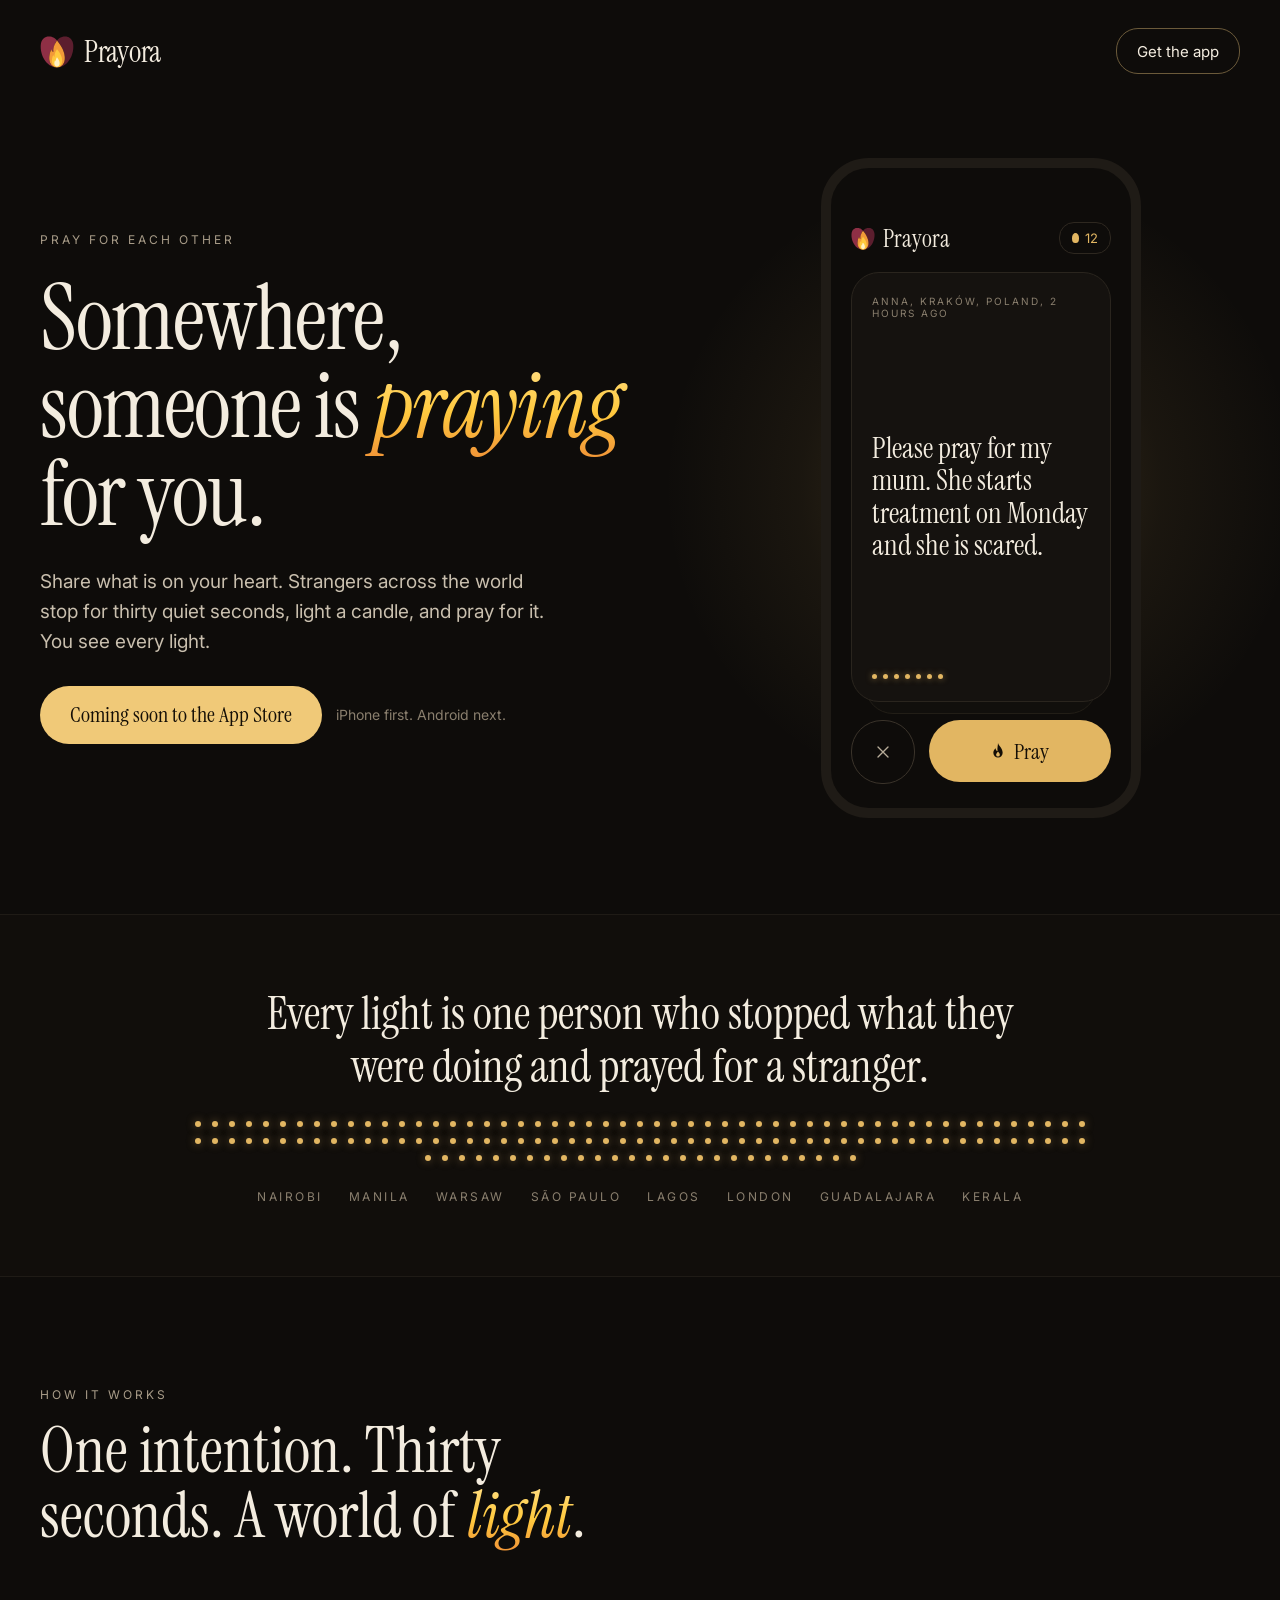
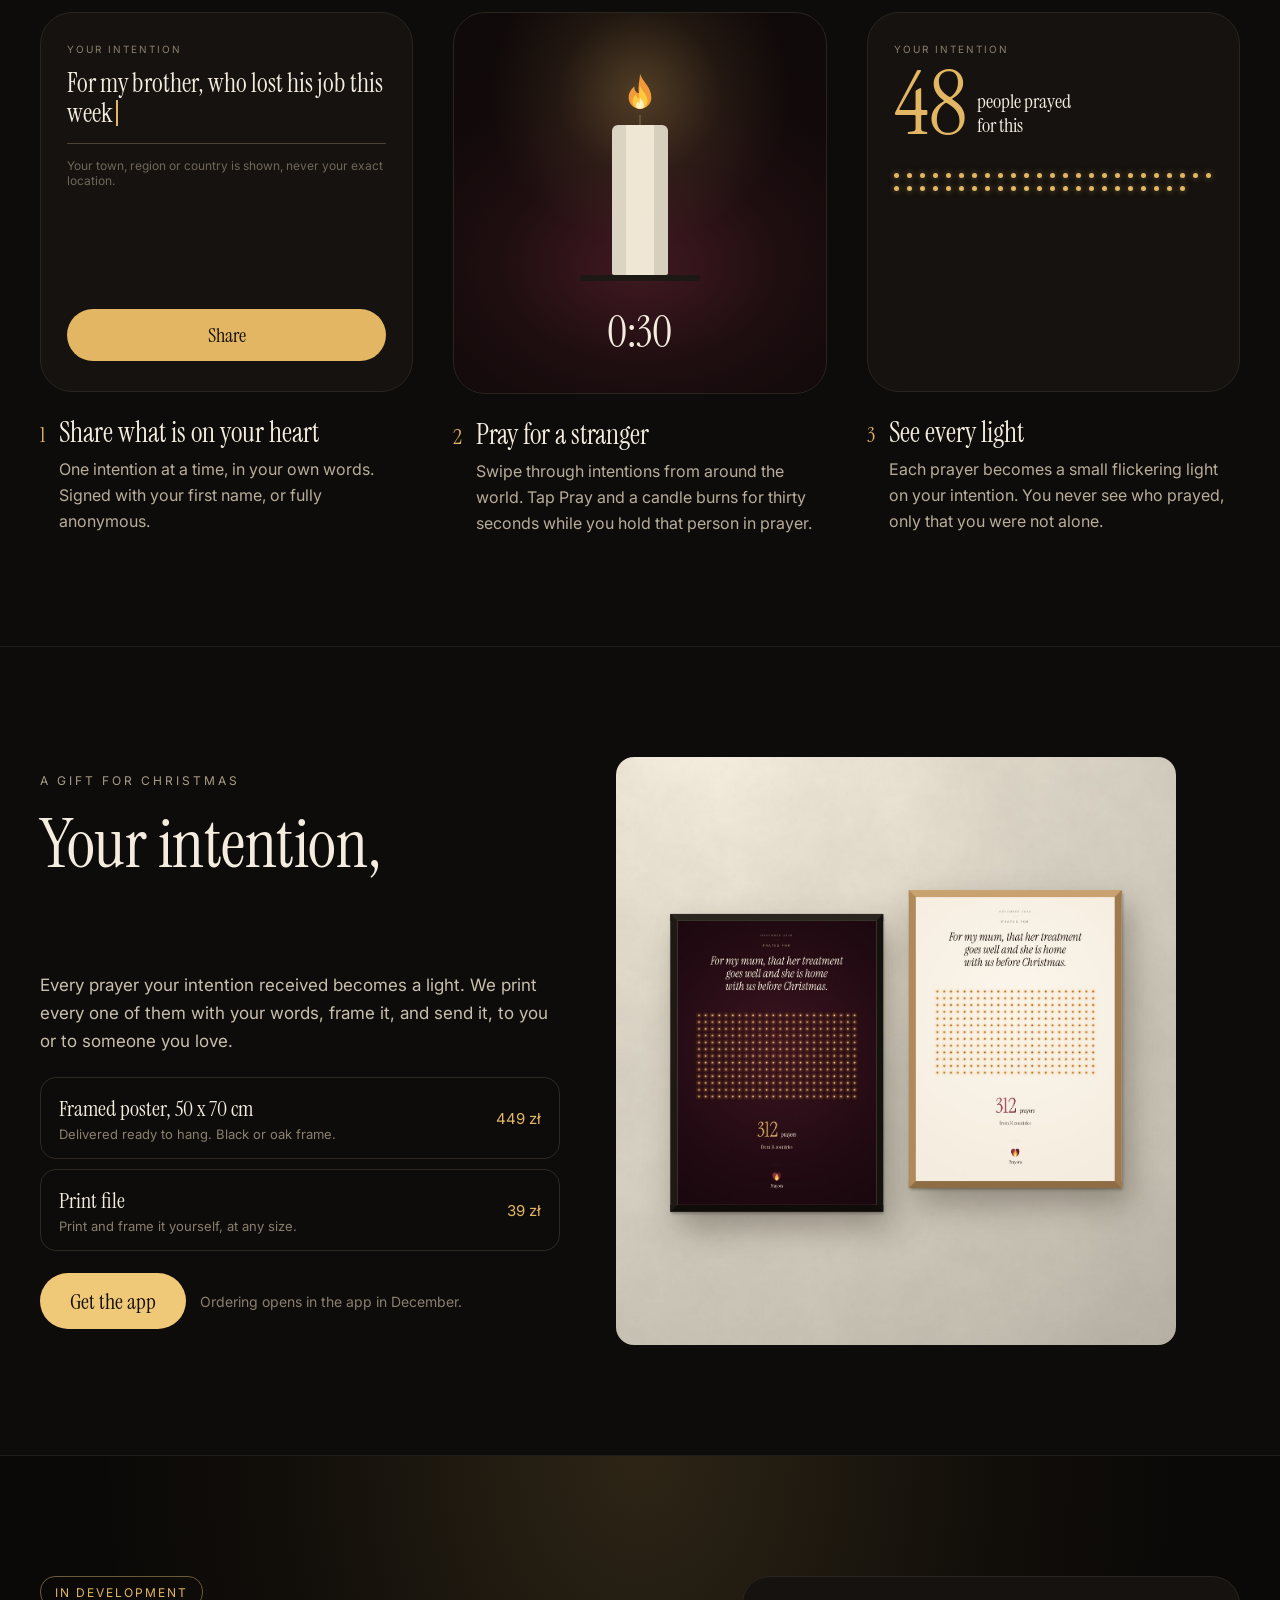
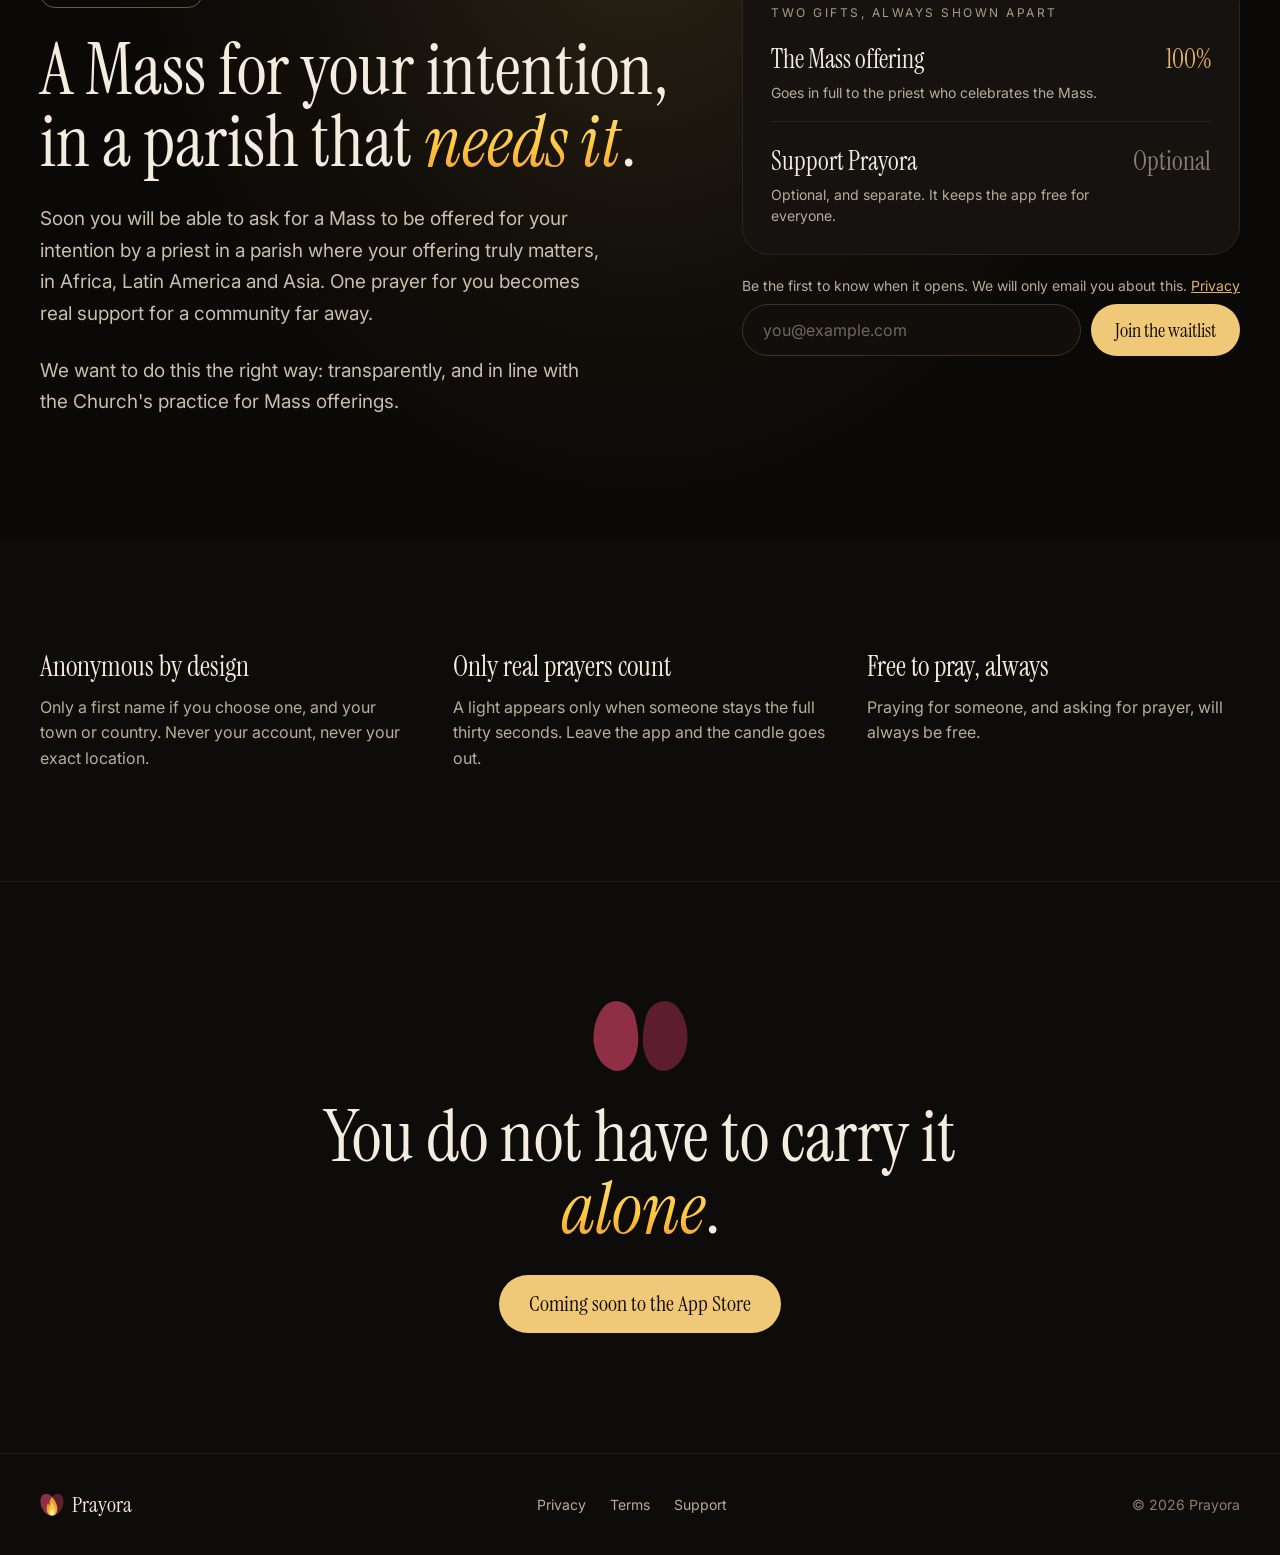
==== commit 48d62e50: "Hero cards fly off to the left like passing a card in the app Co-Authored-By: Claude Opus 5.5 <norep" ====
--- a/index.html
+++ b/index.html
@@ -58,16 +58,19 @@
 
 <div style="flex: 1 1 380px; min-width: 0; display: flex; justify-content: center; position: relative">
 <div aria-hidden="true" style="position: absolute; top: 50%; left: 50%; width: 640px; height: 640px; transform: translate(-50%, -50%); background: radial-gradient(circle, rgba(226,182,98,0.22) 0%, rgba(226,182,98,0.06) 40%, rgba(226,182,98,0) 70%)"></div>
-<div role="img" aria-label="The Prayora app showing intention cards from people around the world" style="position: relative; width: 320px; height: 660px; border-radius: 48px; background: #0E0C0A; border: 10px solid #1F1B16; box-sizing: border-box; padding: 54px 20px 24px; display: flex; flex-direction: column; gap: 18px">
+<div role="img" aria-label="The Prayora app showing intention cards from people around the world" style="position: relative; width: 320px; height: 660px; border-radius: 48px; background: #0E0C0A; border: 10px solid #1F1B16; box-sizing: border-box; padding: 54px 20px 24px; display: flex; flex-direction: column; gap: 18px; overflow: hidden">
 <div style="display: flex; justify-content: space-between; align-items: center">
 <span style="display: flex; align-items: center; gap: 8px"><svg width="24" height="23" viewBox="-48 -51 96 92" aria-hidden="true"><path d="M-15.8,-11.8L-15.5,-10.1L-15.0,-8.6L-14.5,-7.3L-13.7,-6.2L-12.9,-5.3L-12.0,-4.5L-11.0,-4.1L-10.0,-4.0L-10.5,-7.2L-10.5,-10.9L-9.9,-14.8L-8.8,-18.8L-7.3,-23.1L-5.1,-27.7L-2.7,-32.0L0.0,-36.0L-5.2,-29.3L-9.4,-23.3L-12.9,-17.5L-15.8,-11.8ZM0.3,40.0L1.9,39.9L3.9,39.8L7.2,39.3L10.4,38.5L13.5,37.4L16.5,36.0L19.3,34.4L22.1,32.6L25.1,30.2L27.6,27.9L30.3,25.0L32.8,21.9L35.2,18.6L37.0,15.5L39.0,11.9L40.7,8.1L42.2,4.2L43.4,0.2L44.5,-3.9L45.2,-8.1L45.8,-12.3L46.1,-17.6L46.1,-21.2L45.8,-24.9L45.2,-28.4L44.3,-31.5L43.1,-34.5L41.7,-37.1L40.0,-39.6L38.0,-41.7L35.9,-43.4L33.4,-45.0L30.8,-46.1L28.9,-46.7L26.8,-47.1L24.7,-47.4L22.6,-47.5L20.5,-47.5L18.4,-47.2L16.3,-46.8L14.3,-46.2L12.3,-45.5L10.3,-44.6L8.4,-43.5L6.5,-42.2L4.7,-40.9L3.0,-39.3L0.0,-36.0L5.4,-29.0L9.8,-22.6L13.6,-16.3L16.5,-10.4L18.8,-4.4L20.6,1.6L21.6,7.5L21.9,10.7L22.0,13.6L21.9,16.4L21.7,18.9L21.2,21.4L20.6,23.9L19.8,26.1L18.7,28.3L17.5,30.3L16.2,32.2L14.6,33.9L13.0,35.4L11.2,36.7L9.1,37.9L7.1,38.7L5.1,39.4L2.7,39.8L0.3,40.0Z" fill="#5C1E2E"></path><path d="M0.0,-36.0L-3.2,-39.5L-4.9,-41.0L-6.7,-42.4L-8.6,-43.6L-10.5,-44.7L-12.5,-45.5L-14.5,-46.3L-16.5,-46.9L-18.6,-47.3L-20.7,-47.5L-22.8,-47.5L-24.9,-47.4L-27.0,-47.1L-29.1,-46.6L-31.0,-46.0L-32.6,-45.3L-34.3,-44.4L-37.2,-42.4L-38.6,-41.1L-39.9,-39.7L-42.0,-36.6L-43.8,-33.0L-45.1,-28.9L-45.8,-24.4L-46.1,-19.6L-45.9,-13.4L-45.2,-8.1L-44.2,-2.9L-42.7,2.7L-40.7,8.1L-38.3,13.3L-35.4,18.2L-32.5,22.3L-29.0,26.5L-25.5,29.9L-21.7,32.8L-17.7,35.4L-13.5,37.4L-9.0,38.8L-4.8,39.7L-2.4,39.9L-1.5,40.0L-1.0,40.0L-0.5,40.0L-0.3,40.0L-2.5,39.9L-4.6,39.5L-6.7,38.9L-8.9,38.0L-10.9,36.9L-12.7,35.7L-14.3,34.2L-15.9,32.6L-17.3,30.7L-18.5,28.7L-19.6,26.5L-20.4,24.4L-21.1,21.9L-21.6,19.5L-21.9,16.7L-22.0,14.0L-21.9,11.1L-21.6,7.9L-20.6,2.0L-19.0,-4.0L-16.7,-10.0L-15.8,-11.8L-15.5,-10.1L-15.0,-8.6L-14.5,-7.3L-13.7,-6.2L-12.9,-5.3L-12.0,-4.5L-11.0,-4.1L-10.0,-4.0L-10.5,-7.2L-10.5,-10.5L-10.0,-14.4L-9.0,-18.3L-7.4,-22.7L-5.5,-26.9L-3.0,-31.6L0.0,-36.0ZM-0.2,-35.8L-0.2,-35.8L0.0,-36.0L-0.2,-35.8ZM-0.2,-35.7L-0.3,-35.6L-0.3,-35.6L-0.2,-35.7ZM-0.4,-35.5L-0.5,-35.4L-0.5,-35.4L-0.4,-35.5ZM-0.6,-35.3L-0.7,-35.2L-0.6,-35.2L-0.6,-35.3ZM-0.7,-35.1L-0.8,-34.9L-0.8,-35.0L-0.7,-35.1ZM-0.9,-34.9L-1.0,-34.7L-0.9,-34.8L-0.9,-34.9ZM-1.1,-34.6L-1.3,-34.4L-1.1,-34.6L-1.1,-34.6ZM-1.3,-34.4L-1.4,-34.2L-1.4,-34.2L-1.3,-34.4ZM-1.5,-34.1L-1.6,-34.0L-1.6,-34.0L-1.5,-34.1ZM-1.7,-33.9L-1.8,-33.8L-1.7,-33.8L-1.7,-33.9ZM-1.9,-33.7L-2.0,-33.5L-1.9,-33.6L-1.9,-33.7ZM-2.0,-33.4L-2.2,-33.3L-2.1,-33.4L-2.0,-33.4ZM-2.2,-33.2L-2.4,-33.0L-2.2,-33.2L-2.2,-33.2ZM-2.4,-33.0L-2.6,-32.7L-2.4,-33.0L-2.4,-33.0ZM-2.6,-32.7L-2.8,-32.5L-2.7,-32.5L-2.6,-32.7ZM-2.8,-32.4L-3.0,-32.3L-2.9,-32.3L-2.8,-32.4ZM-3.0,-32.2L-3.1,-32.0L-3.1,-32.1L-3.0,-32.2ZM-3.2,-31.9L-3.3,-31.8L-3.3,-31.9L-3.2,-31.9ZM-3.4,-31.7L-3.5,-31.5L-3.4,-31.6L-3.4,-31.7ZM-3.6,-31.4L-3.7,-31.2L-3.6,-31.4L-3.6,-31.4ZM-3.8,-31.2L-4.0,-30.9L-4.0,-30.9L-3.8,-31.2ZM-4.0,-30.9L-4.2,-30.7L-4.1,-30.7L-4.0,-30.9ZM-4.2,-30.6L-4.4,-30.4L-4.3,-30.5L-4.2,-30.6ZM-4.4,-30.3L-4.6,-30.2L-4.5,-30.2L-4.4,-30.3ZM-4.6,-30.1L-4.7,-29.9L-4.7,-30.0L-4.6,-30.1ZM-4.8,-29.8L-5.0,-29.6L-4.9,-29.8L-4.8,-29.8ZM-5.0,-29.5L-5.2,-29.3L-5.0,-29.5L-5.0,-29.5ZM-5.2,-29.3L-5.4,-29.0L-5.4,-29.0L-5.2,-29.3ZM-5.5,-28.9L-5.6,-28.7L-5.6,-28.8L-5.5,-28.9ZM-5.7,-28.6L-5.8,-28.5L-5.8,-28.5L-5.7,-28.6ZM-5.9,-28.4L-6.0,-28.2L-5.9,-28.3L-5.9,-28.4ZM-6.1,-28.1L-6.2,-27.9L-6.1,-28.0L-6.1,-28.1ZM-6.3,-27.8L-6.4,-27.6L-6.3,-27.8L-6.3,-27.8ZM-6.5,-27.5L-6.7,-27.3L-6.5,-27.5L-6.5,-27.5ZM-6.7,-27.2L-6.9,-27.0L-6.9,-27.0L-6.7,-27.2ZM-6.9,-26.9L-7.1,-26.7L-7.0,-26.7L-6.9,-26.9ZM-7.1,-26.6L-7.3,-26.4L-7.2,-26.5L-7.1,-26.6ZM-7.4,-26.3L-7.5,-26.1L-7.4,-26.2L-7.4,-26.3ZM-7.6,-26.0L-7.7,-25.8L-7.6,-25.9L-7.6,-26.0ZM-7.8,-25.7L-7.9,-25.5L-7.8,-25.7L-7.8,-25.7ZM-8.0,-25.4L-8.2,-25.1L-8.0,-25.4L-8.0,-25.4ZM-8.2,-25.1L-8.4,-24.8L-8.3,-24.9L-8.2,-25.1ZM-8.4,-24.7L-8.6,-24.5L-8.5,-24.6L-8.4,-24.7ZM-8.6,-24.4L-8.8,-24.2L-8.7,-24.3L-8.6,-24.4ZM-8.8,-24.1L-9.0,-23.9L-8.9,-24.0L-8.8,-24.1ZM-9.0,-23.8L-9.2,-23.6L-9.1,-23.8L-9.0,-23.8ZM-9.2,-23.5L-9.4,-23.3L-9.3,-23.5L-9.2,-23.5ZM-9.4,-23.2L-9.6,-22.9L-9.4,-23.2L-9.4,-23.2ZM-9.7,-22.8L-9.8,-22.6L-9.8,-22.6L-9.7,-22.8ZM-9.9,-22.5L-10.0,-22.3L-10.0,-22.3L-9.9,-22.5ZM-10.1,-22.2L-10.2,-22.0L-10.2,-22.1L-10.1,-22.2ZM-10.3,-21.8L-10.4,-21.7L-10.4,-21.8L-10.3,-21.8ZM-10.5,-21.5L-10.6,-21.3L-10.5,-21.5L-10.5,-21.5ZM-10.7,-21.2L-10.9,-21.0L-10.7,-21.2L-10.7,-21.2ZM-10.9,-20.9L-11.1,-20.6L-11.1,-20.6L-10.9,-20.9ZM-11.2,-20.5L-11.3,-20.3L-11.3,-20.3L-11.2,-20.5ZM-11.4,-20.1L-11.5,-19.9L-11.5,-20.0L-11.4,-20.1ZM-11.6,-19.8L-11.7,-19.6L-11.6,-19.7L-11.6,-19.8ZM-11.8,-19.5L-11.9,-19.3L-11.8,-19.4L-11.8,-19.5ZM-12.0,-19.1L-12.1,-18.9L-12.0,-19.1L-12.0,-19.1ZM-12.2,-18.8L-12.3,-18.5L-12.2,-18.8L-12.2,-18.8ZM-12.3,-18.5L-12.5,-18.2L-12.5,-18.2L-12.3,-18.5ZM-12.6,-18.0L-12.7,-17.8L-12.7,-17.9L-12.6,-18.0ZM-12.8,-17.7L-12.9,-17.5L-12.9,-17.6L-12.8,-17.7ZM-13.0,-17.3L-13.1,-17.1L-13.1,-17.2L-13.0,-17.3ZM-13.2,-17.0L-13.3,-16.8L-13.2,-16.9L-13.2,-17.0ZM-13.4,-16.7L-13.5,-16.4L-13.4,-16.6L-13.4,-16.7ZM-13.6,-16.3L-13.7,-16.0L-13.6,-16.3L-13.6,-16.3ZM-13.8,-16.0L-13.9,-15.6L-13.9,-15.7L-13.8,-16.0ZM-14.0,-15.5L-14.1,-15.3L-14.1,-15.3L-14.0,-15.5ZM-14.2,-15.2L-14.3,-14.9L-14.3,-15.0L-14.2,-15.2ZM-14.4,-14.8L-14.5,-14.6L-14.4,-14.7L-14.4,-14.8ZM-14.6,-14.4L-14.7,-14.2L-14.6,-14.4L-14.6,-14.4ZM-14.7,-14.1L-14.9,-13.8L-14.8,-14.0L-14.7,-14.1ZM-14.9,-13.7L-15.1,-13.4L-14.9,-13.7L-14.9,-13.7ZM-15.1,-13.3L-15.3,-13.0L-15.2,-13.1L-15.1,-13.3ZM-15.3,-12.9L-15.4,-12.7L-15.4,-12.7L-15.3,-12.9ZM-15.5,-12.5L-15.6,-12.3L-15.6,-12.4L-15.5,-12.5ZM-15.7,-12.2L-15.8,-11.9L-15.7,-12.1L-15.7,-12.2Z" fill="#8E2F45"></path><path d="M0.7,40.0L2.9,39.8L5.1,39.4L7.1,38.7L9.3,37.8L11.2,36.7L13.0,35.4L14.6,33.9L16.2,32.2L17.5,30.3L18.7,28.3L19.8,26.1L20.6,23.9L21.2,21.4L21.7,18.9L21.9,16.4L22.0,13.6L21.9,10.7L21.6,7.5L20.6,1.6L18.8,-4.4L16.5,-10.4L13.6,-16.3L9.8,-22.6L5.4,-29.0L0.0,-36.0L-2.7,-32.0L-5.1,-27.7L-7.3,-23.1L-8.8,-18.8L-9.9,-14.8L-10.5,-10.9L-10.5,-7.2L-10.0,-4.0L-11.0,-4.1L-12.0,-4.5L-12.9,-5.3L-13.7,-6.2L-14.5,-7.3L-15.0,-8.6L-15.5,-10.1L-15.8,-11.8L-16.7,-10.0L-17.9,-6.9L-19.1,-3.6L-20.7,2.4L-21.7,8.3L-21.9,11.1L-22.0,14.3L-21.9,16.9L-21.5,19.7L-21.1,22.1L-20.3,24.6L-19.4,27.0L-18.3,29.1L-17.0,31.1L-15.6,32.9L-14.0,34.5L-12.1,36.1L-10.3,37.3L-8.2,38.3L-5.9,39.2L-3.8,39.7L-1.6,39.9L0.7,40.0Z" fill="#F29A38"/><path d="M0.7,40.0L2.9,39.8L5.1,39.4L7.1,38.7L9.3,37.8L11.2,36.7L13.0,35.4L14.6,33.9L16.2,32.2L17.5,30.3L18.7,28.3L19.8,26.1L20.6,23.9L21.2,21.4L21.7,18.9L21.9,16.4L22.0,13.6L21.9,10.7L21.6,7.5L20.6,1.6L18.8,-4.4L16.5,-10.4L13.6,-16.3L9.8,-22.6L5.4,-29.0L0.0,-36.0L-2.7,-32.0L-5.1,-27.7L-7.3,-23.1L-8.8,-18.8L-9.9,-14.8L-10.5,-10.9L-10.5,-7.2L-10.0,-4.0L-11.0,-4.1L-12.0,-4.5L-12.9,-5.3L-13.7,-6.2L-14.5,-7.3L-15.0,-8.6L-15.5,-10.1L-15.8,-11.8L-16.7,-10.0L-17.9,-6.9L-19.1,-3.6L-20.7,2.4L-21.7,8.3L-21.9,11.1L-22.0,14.3L-21.9,16.9L-21.5,19.7L-21.1,22.1L-20.3,24.6L-19.4,27.0L-18.3,29.1L-17.0,31.1L-15.6,32.9L-14.0,34.5L-12.1,36.1L-10.3,37.3L-8.2,38.3L-5.9,39.2L-3.8,39.7L-1.6,39.9L0.7,40.0Z" fill="#FFC93E" transform="translate(0 36) scale(0.66) translate(0 -36)"/><path d="M0.7,40.0L2.9,39.8L5.1,39.4L7.1,38.7L9.3,37.8L11.2,36.7L13.0,35.4L14.6,33.9L16.2,32.2L17.5,30.3L18.7,28.3L19.8,26.1L20.6,23.9L21.2,21.4L21.7,18.9L21.9,16.4L22.0,13.6L21.9,10.7L21.6,7.5L20.6,1.6L18.8,-4.4L16.5,-10.4L13.6,-16.3L9.8,-22.6L5.4,-29.0L0.0,-36.0L-2.7,-32.0L-5.1,-27.7L-7.3,-23.1L-8.8,-18.8L-9.9,-14.8L-10.5,-10.9L-10.5,-7.2L-10.0,-4.0L-11.0,-4.1L-12.0,-4.5L-12.9,-5.3L-13.7,-6.2L-14.5,-7.3L-15.0,-8.6L-15.5,-10.1L-15.8,-11.8L-16.7,-10.0L-17.9,-6.9L-19.1,-3.6L-20.7,2.4L-21.7,8.3L-21.9,11.1L-22.0,14.3L-21.9,16.9L-21.5,19.7L-21.1,22.1L-20.3,24.6L-19.4,27.0L-18.3,29.1L-17.0,31.1L-15.6,32.9L-14.0,34.5L-12.1,36.1L-10.3,37.3L-8.2,38.3L-5.9,39.2L-3.8,39.7L-1.6,39.9L0.7,40.0Z" fill="#FFF1C4" transform="translate(0 36) scale(0.34) translate(0 -36)"/></svg><span style="font-family: 'Instrument Serif', Georgia, serif; font-size: 24px">Prayora</span></span>
 <span style="display: inline-flex; align-items: center; gap: 6px; height: 30px; padding: 0 12px; border-radius: 15px; border: 1px solid #2E2820; font-size: 13px; color: #E2B662"><span class="fl" style="display: inline-block; width: 7px; height: 10px; border-radius: 50% 50% 45% 45%; background: #E2B662"></span>12</span>
 </div>
-<div id="card" style="flex: 1; border-radius: 28px; background: #15120F; border: 1px solid #2A251E; padding: 22px 20px; display: flex; flex-direction: column; gap: 14px; transition: opacity .45s ease, transform .45s ease">
+<div style="flex: 1; position: relative; display: flex">
+<div aria-hidden="true" style="position: absolute; top: 16px; left: 14px; right: 14px; bottom: -12px; border-radius: 28px; background: #110F0C; border: 1px solid #221E17"></div>
+<div id="card" style="position: relative; flex: 1; border-radius: 28px; background: #15120F; border: 1px solid #2A251E; padding: 22px 20px; display: flex; flex-direction: column; gap: 14px">
 <div id="card-meta" style="font-size: 10px; letter-spacing: 2px; text-transform: uppercase; color: #8A7F6E">Anna, Kraków, Poland, 2 hours ago</div>
 <div id="card-text" style="flex: 1; display: flex; align-items: center; font-family: 'Instrument Serif', Georgia, serif; font-size: 29px; line-height: 1.12">Please pray for my mum. She starts treatment on Monday and she is scared.</div>
 <div id="card-lights" style="display: flex; flex-wrap: wrap; gap: 6px; max-width: 200px">
 <template data-lights="fewLights"><span class="lt" style="width: 5px; height: 5px; border-radius: 50%; background: #E2B662; box-shadow: 0 0 6px rgba(226,182,98,0.6); animation-delay: ${d.delay}; animation-duration: ${d.dur}"></span></template>
+</div>
 </div>
 </div>
 <div style="display: flex; gap: 14px; justify-content: center">
@@ -291,11 +294,16 @@
 ['Sophie, Lyon, France, 3 hours ago','For peace in our home. We have been arguing every night.',18]
 ];
 function dots(n){var h='';for(var i=0;i<n;i++){var d=(-(i*0.37)%4).toFixed(2),u=(2.2+((i*0.61)%2.6)).toFixed(2);h+='<span class="lt" style="width: 5px; height: 5px; border-radius: 50%; background: #E2B662; box-shadow: 0 0 6px rgba(226,182,98,0.6); animation-delay: '+d+'s; animation-duration: '+u+'s"></span>';}return h;}
-var i=0;
+var i=0,w=card.offsetWidth;
+// Like passing a card in the app: it flies off to the left, tilting as it
+// goes, and the next card moves forward from behind.
 setInterval(function(){
-card.style.opacity='0';card.style.transform='translateY(-8px)';
+w=card.offsetWidth||w;
+card.style.transition='transform .26s ease-in';
+card.style.transform='translateX('+(-1.4*w)+'px) rotate('+(-1.4*w/22)+'deg)';
 setTimeout(function(){i=(i+1)%cards.length;var c=cards[i];meta.textContent=c[0];text.textContent=c[1];box.innerHTML=dots(c[2]);
-card.style.transition='none';card.style.transform='translateY(8px)';void card.offsetWidth;card.style.transition='';card.style.opacity='1';card.style.transform='none';},450);
+card.style.transition='none';card.style.transform='translateY(16px) scale(.92)';card.style.opacity='0';void card.offsetWidth;
+card.style.transition='transform .32s cubic-bezier(.2,.8,.3,1), opacity .2s ease';card.style.transform='none';card.style.opacity='1';},280);
 },4500);
 })();
 </script>
